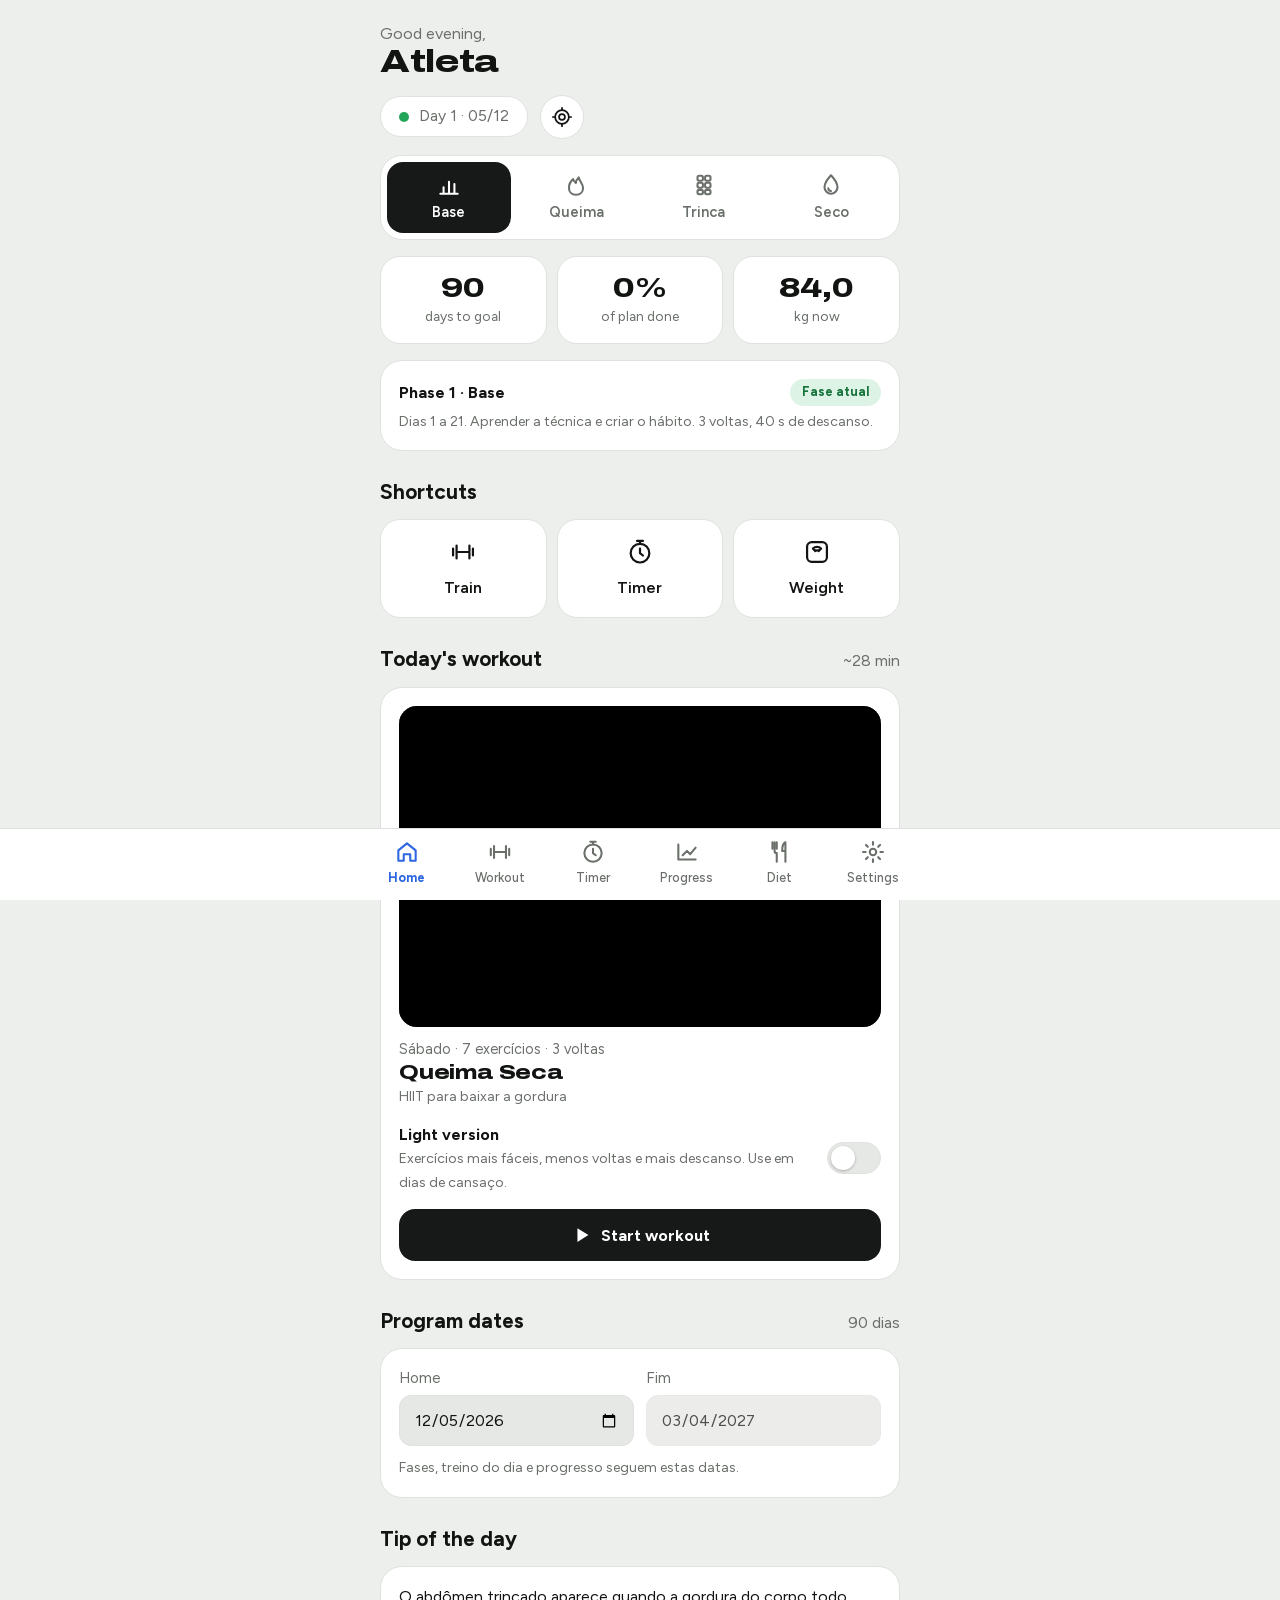
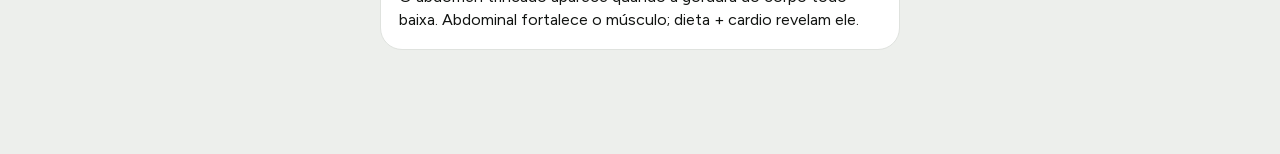
==== app/index.html @ ca3e4280 "App web (parte 1)" ====
<!doctype html>
<html lang="pt-BR"><head><meta charset="utf-8"><meta name="viewport" content="width=device-width,initial-scale=1,viewport-fit=cover">
<meta name="theme-color" content="#EDEFEC"><link rel="manifest" href="manifest.webmanifest"><link rel="icon" href="icon-192.png"><link rel="apple-touch-icon" href="icon-192.png">
<meta name="apple-mobile-web-app-capable" content="yes"><meta name="mobile-web-app-capable" content="yes"><meta name="apple-mobile-web-app-status-bar-style" content="default"><meta name="apple-mobile-web-app-title" content="Shaper">
<script>if("serviceWorker" in navigator&&location.protocol==="https:"&&!window.ShaperNative)addEventListener("load",()=>navigator.serviceWorker.register("sw.js").catch(()=>{}));</script>
<title>Shaper</title>
<meta name="claude:viewport-fit-sides" content="cover">
<link rel="preload" href="fonts/Figtree-400.woff2" as="font" type="font/woff2" crossorigin>
<link rel="preload" href="fonts/Archivo-800.woff2" as="font" type="font/woff2" crossorigin>
<link rel="stylesheet" href="fonts.css">
<style>
/* Layout: app-shell no estilo do print — fundo cinza-claro, cartões brancos bem arredondados, seletor segmentado com item ativo preto, barra inferior com 6 abas e ativo azul. Tema claro único, por escolha. */
:root{
  --bg:#EDEFEC; --card:#FFFFFF; --field:#E6E8E5; --line:#DFE2DE;
  --fg:#121412; --muted:#6A6F6A; --ink:#161917; --ink-fg:#FFFFFF;
  --blue:#2C66E0; --live:#22A559; --rest:#E39A12; --danger:#C93C3C;
  --display:"Archivo","Arial Black",system-ui,sans-serif;
  --body:"Figtree",system-ui,-apple-system,"Segoe UI",Roboto,sans-serif;
  --r:22px; color-scheme:light;
}
*{box-sizing:border-box}
html,body{background:var(--bg)}
body{color:var(--fg);font-family:var(--body);font-size:16px;line-height:1.45;margin:0;-webkit-tap-highlight-color:transparent}
button,input,select{font:inherit;color:inherit}
button{cursor:pointer}
:focus-visible{outline:2px solid var(--blue);outline-offset:2px}
.app{max-width:560px;margin:0 auto;padding-left:max(20px,env(safe-area-inset-left,0px));padding-right:max(20px,env(safe-area-inset-right,0px));padding-block:22px calc(104px + env(safe-area-inset-bottom,0px))}
h1,h2,.disp{font-family:var(--display);font-stretch:125%;font-weight:800;letter-spacing:-.01em;line-height:1.05;margin:0;text-wrap:balance}
h1{font-size:2rem}
h2{font-size:1.25rem}
h3{font-family:var(--body);font-weight:700;font-size:1.2rem;margin:0}
.stack{display:flex;flex-direction:column;gap:16px}
.sec{display:flex;flex-direction:column;gap:12px;margin-top:10px}
.sechead{display:flex;justify-content:space-between;align-items:baseline;gap:10px}
.sechead h3{font-size:1.3rem}
.sechead span{color:var(--muted)}
.muted{color:var(--muted)}
.note{font-size:.88rem;color:var(--muted);margin:0}
.row{display:flex;gap:10px;align-items:center}
.between{justify-content:space-between}
.card{background:var(--card);border-radius:var(--r);padding:18px;border:1px solid var(--line)}
.greet{color:var(--muted);font-size:1rem}
.chips{display:flex;gap:12px;align-items:center}
.chip{display:inline-flex;align-items:center;gap:10px;background:var(--card);border:1px solid var(--line);border-radius:99px;padding:8px 18px;font-size:.98rem;color:var(--muted)}
.chip .dot{width:10px;height:10px;border-radius:50%;background:var(--live)}
.roundbtn{width:44px;height:44px;border-radius:50%;background:var(--card);border:1px solid var(--line);display:grid;place-items:center;flex:none}
svg.i{width:22px;height:22px;stroke:currentColor;fill:none;stroke-width:1.9;stroke-linecap:round;stroke-linejoin:round;flex:none}
.seg{background:var(--card);border:1px solid var(--line);border-radius:var(--r);padding:6px;display:grid;grid-template-columns:repeat(4,1fr);gap:4px}
.seg button{background:none;border:0;border-radius:16px;padding:10px 4px;display:flex;flex-direction:column;align-items:center;gap:4px;color:var(--muted);font-weight:600;font-size:.92rem}
.seg button svg.i{width:26px;height:26px}
.seg button[aria-pressed="true"]{background:var(--ink);color:var(--ink-fg)}
.tiles{display:grid;grid-template-columns:repeat(3,1fr);gap:10px}
.tile{background:var(--card);border-radius:20px;padding:16px 8px;text-align:center;border:1px solid var(--line)}
.tile b{display:block;font-family:var(--display);font-stretch:125%;font-weight:800;font-size:1.75rem;line-height:1.1;font-variant-numeric:tabular-nums}
.tile span{font-size:.86rem;color:var(--muted)}
.shortcuts{display:grid;grid-template-columns:repeat(3,1fr);gap:10px}
.shortcut{background:var(--card);border:1px solid var(--line);border-radius:20px;padding:18px 6px;display:flex;flex-direction:column;align-items:center;gap:10px;font-weight:600;font-size:1rem}
.shortcut svg.i{width:28px;height:28px}
.fields{display:grid;grid-template-columns:1fr 1fr;gap:12px}
label.f{display:flex;flex-direction:column;gap:6px;color:var(--muted);font-size:.95rem;min-width:0}
input[type=number],input[type=time],input[type=date],input[type=url],select{background:var(--field);border:1px solid var(--line);border-radius:12px;padding:12px 14px;font-size:1rem;color:var(--fg);width:100%;min-width:0}
input:disabled{opacity:.75}
.btn{display:inline-flex;align-items:center;justify-content:center;gap:8px;border:0;border-radius:16px;padding:14px 20px;font-weight:700;font-size:1rem;background:var(--field);color:var(--fg);min-height:52px}
.btn.primary{background:var(--ink);color:var(--ink-fg)}
.btn.blue{background:var(--blue);color:#fff}
.btn.ghost{background:transparent;border:1px solid var(--line)}
.btn.block{width:100%}
.btn.danger{color:var(--danger)}
.pill{display:inline-flex;align-items:center;gap:6px;padding:4px 12px;border-radius:99px;font-size:.8rem;font-weight:700;background:var(--field);color:var(--muted)}
.pill.ink{background:var(--ink);color:var(--ink-fg)}
.pill.live{background:#DDF3E5;color:#16733C}
/* demo em loop: fotos reais alternando, sem player */
.vid{position:relative;overflow:hidden;background:#1a1a1a;border-radius:18px;aspect-ratio:3/2;max-width:100%;width:100%}
.vid img{position:absolute;inset:0;width:100%;height:100%;object-fit:cover;max-width:none}
.vid img.b{animation:swap var(--sp,1.6s) steps(1,end) infinite}
@keyframes swap{0%{opacity:0}50%{opacity:1}100%{opacity:0}}
.vid.yt iframe{position:absolute;left:50%;top:50%;width:118%;height:118%;transform:translate(-50%,-50%);border:0;pointer-events:none;background:#000}
.vid .shield{position:absolute;inset:0}
.vid .tag{position:absolute;left:10px;bottom:10px;background:rgba(0,0,0,.6);color:#fff;font-size:.72rem;font-weight:700;padding:3px 8px;border-radius:99px}
.vid.walk{display:grid;place-items:center;background:var(--ink);color:#fff}
.vid.walk div{text-align:center}
.vid.walk b{display:block;font-family:var(--display);font-stretch:125%;font-size:2.4rem}
.thumb{width:76px;flex:none;border-radius:12px;aspect-ratio:3/2;overflow:hidden;background:#222;position:relative}
.thumb img{width:100%;height:100%;object-fit:cover;display:block}
.thumb.walk{background:var(--ink);color:#fff;display:grid;place-items:center;font-size:.75rem;font-weight:700}
.ex{display:flex;align-items:center;gap:12px;padding:10px 0;border:0;border-bottom:1px solid var(--line);background:none;text-align:left;width:100%}
.ex:last-child{border-bottom:0}
.ex .t{flex:1;min-width:0}
.ex .t b{display:block;font-weight:700}
.ex .t span{font-size:.86rem;color:var(--muted)}
.ex .rx{font-family:var(--display);font-stretch:125%;font-weight:800;font-size:1.05rem;white-space:nowrap;text-align:right}
.days{display:grid;grid-template-columns:repeat(7,1fr);gap:6px}
.day{background:var(--card);border:1px solid var(--line);border-radius:14px;padding:8px 0 9px;text-align:center;font-size:.82rem;font-weight:700;color:var(--muted)}
.day i{display:block;width:7px;height:7px;border-radius:50%;margin:5px auto 0;background:var(--field)}
.day.done i{background:var(--live)}
.day.today{border-color:var(--fg);color:var(--fg)}
.day[aria-pressed="true"]{background:var(--ink);border-color:var(--ink);color:var(--ink-fg)}
.grid90{display:grid;grid-template-columns:repeat(15,1fr);gap:4px}
.grid90 i{aspect-ratio:1;border-radius:4px;background:var(--field);max-width:100%}
.grid90 i.d{background:var(--live)}
.grid90 i.t{outline:2px solid var(--fg);outline-offset:-2px}
.grid90 i.p{background:var(--blue);opacity:.14}
.chart{width:100%;height:auto;display:block}
.list div{display:flex;justify-content:space-between;gap:10px;padding:11px 0;border-bottom:1px solid var(--line)}
.list div:last-child{border-bottom:0}
.macros{display:grid;grid-template-columns:repeat(2,1fr);gap:10px}
.macro{background:var(--field);border-radius:16px;padding:14px}
.macro b{display:block;font-family:var(--display);font-stretch:125%;font-weight:800;font-size:1.6rem;line-height:1.1;font-variant-numeric:tabular-nums}
.macro span{font-size:.85rem;color:var(--muted)}
.meal{padding:12px 0;border-bottom:1px solid var(--line)}
.meal:last-child{border-bottom:0}
.meal small{display:block;font-weight:700;color:var(--muted);text-transform:uppercase;letter-spacing:.08em;font-size:.72rem}
ul.tips{margin:0;padding-left:20px;display:flex;flex-direction:column;gap:8px}
.switch{position:relative;width:54px;height:32px;flex:none}
.switch input{opacity:0;position:absolute;inset:0;margin:0;cursor:pointer;width:100%;height:100%}
.switch span{position:absolute;inset:0;border-radius:99px;background:var(--field);border:1px solid var(--line);pointer-events:none;transition:.2s}
.switch span::after{content:"";position:absolute;top:3px;left:3px;width:24px;height:24px;border-radius:50%;background:#fff;box-shadow:0 1px 3px rgba(0,0,0,.25);transition:.2s}
.switch input:checked+span{background:var(--live);border-color:var(--live)}
.switch input:checked+span::after{left:25px}
.setrow{display:flex;justify-content:space-between;align-items:center;gap:14px;padding:12px 0;border-bottom:1px solid var(--line)}
.setrow:last-child{border-bottom:0}
.setrow b{display:block}
.bigtime{font-family:var(--display);font-stretch:125%;font-weight:800;font-size:clamp(4rem,21vw,6.6rem);line-height:.95;font-variant-numeric:tabular-nums;letter-spacing:-.02em}
/* barra inferior */
nav.tabs{position:fixed;left:0;right:0;bottom:0;z-index:20;background:var(--card);border-top:1px solid var(--line);padding-bottom:env(safe-area-inset-bottom,0px);padding-left:env(safe-area-inset-left,0px);padding-right:env(safe-area-inset-right,0px)}
nav.tabs .in{max-width:560px;margin:0 auto;display:grid;grid-template-columns:repeat(6,1fr)}
nav.tabs button{background:none;border:0;padding:10px 0 12px;display:flex;flex-direction:column;align-items:center;gap:4px;font-size:.8rem;font-weight:500;color:var(--muted)}
nav.tabs button svg.i{width:26px;height:26px}
nav.tabs button[aria-current="page"]{color:var(--blue);font-weight:700}
/* folha */
.scrim{position:fixed;inset:0;background:rgba(18,20,18,.45);z-index:60;display:flex;align-items:flex-end;justify-content:center}
.sheet{background:var(--card);width:100%;max-width:560px;max-height:90%;overflow:auto;border-radius:26px 26px 0 0;padding:20px max(20px,env(safe-area-inset-left,0px)) calc(24px + env(safe-area-inset-bottom,0px));display:flex;flex-direction:column;gap:14px}
.sheet ol{margin:0;padding-left:20px;display:flex;flex-direction:column;gap:6px}
/* player */
.player{position:fixed;inset:0;z-index:50;background:var(--bg);overflow:auto;padding:calc(14px + env(safe-area-inset-top,0px)) max(20px,env(safe-area-inset-right,0px)) calc(18px + env(safe-area-inset-bottom,0px)) max(20px,env(safe-area-inset-left,0px));--stage:var(--blue)}
.player.rest{--stage:var(--rest)}
.pl{max-width:560px;margin:0 auto;display:flex;flex-direction:column;gap:14px;min-height:100%}
.pl-top{display:flex;justify-content:space-between;align-items:center;gap:10px}
.pl-prog{height:6px;background:var(--field);border-radius:99px;overflow:hidden}
.pl-prog i{display:block;height:100%;background:var(--stage);transition:width .3s}
.pl-stage{display:flex;gap:8px;align-items:center}
.pl-stage .pill{background:var(--stage);color:#fff}
.pl-name{font-size:1.7rem}
.pl-rx{color:var(--muted);font-size:1rem}
.pl-time{display:flex;align-items:flex-end;justify-content:space-between;gap:12px}
.pl-time .bigtime{color:var(--stage)}
.ring{height:10px;background:var(--field);border-radius:99px;overflow:hidden}
.ring i{display:block;height:100%;background:var(--stage)}
.pl-next{font-size:.95rem;color:var(--muted)}
.pl-next b{color:var(--fg)}
.pl-ctrl{display:grid;grid-template-columns:58px 1fr 58px 58px;gap:10px;margin-top:auto}
.sq{width:58px;height:58px;border-radius:18px;border:1px solid var(--line);background:var(--card);display:grid;place-items:center}
.sq:disabled{opacity:.4}
.main{border:0;border-radius:18px;background:var(--ink);color:#fff;font-weight:700;font-size:1.15rem;display:flex;align-items:center;justify-content:center;gap:8px;min-height:58px}
.confirm{background:var(--card);border:1px solid var(--line);border-radius:18px;padding:16px;display:flex;flex-direction:column;gap:10px}
.done-hero{flex:1;display:flex;flex-direction:column;align-items:center;justify-content:center;text-align:center;gap:14px}
.toast{position:fixed;left:50%;transform:translateX(-50%);bottom:calc(100px + env(safe-area-inset-bottom,0px));background:var(--ink);color:#fff;padding:12px 18px;border-radius:14px;font-weight:600;z-index:90;max-width:90%}
.bar{height:10px;background:var(--field);border-radius:99px;overflow:hidden}
.bar i{display:block;height:100%;background:var(--blue);border-radius:99px;transition:width .3s}
.bar.ok i{background:var(--live)}
.qchips{display:flex;flex-wrap:wrap;gap:8px}
.qchip{border:1px solid var(--line);background:var(--card);border-radius:99px;padding:8px 12px;font-size:.88rem;font-weight:600}
.badges{display:grid;grid-template-columns:repeat(3,1fr);gap:10px}
.badge{background:var(--card);border:1px solid var(--line);border-radius:18px;padding:12px 6px;text-align:center;display:flex;flex-direction:column;align-items:center;gap:6px}
.badge svg{width:34px;height:34px}
.badge b{font-size:.82rem;line-height:1.2}
.badge span{font-size:.72rem;color:var(--muted);line-height:1.2}
.badge.off{opacity:.38;filter:grayscale(1)}
.cmp{display:grid;grid-template-columns:1fr 1fr;gap:10px}
.cmp figure{margin:0;display:flex;flex-direction:column;gap:6px}
.cmp img,.ph-big{width:100%;aspect-ratio:3/4;object-fit:cover;border-radius:14px;background:var(--field);max-width:100%;display:block}
.cmp figcaption{font-size:.82rem;color:var(--muted);text-align:center}
.strip{display:flex;gap:8px;overflow-x:auto;padding-bottom:4px}
.strip button{flex:none;width:70px;border:0;padding:0;background:none;border-radius:10px;overflow:hidden}
.strip img{width:70px;height:93px;object-fit:cover;display:block}
.segs{display:inline-flex;background:var(--field);border-radius:12px;padding:3px;gap:2px}
.segs button{border:0;background:none;border-radius:10px;padding:6px 14px;font-weight:600;color:var(--muted)}
.segs button[aria-pressed="true"]{background:var(--card);color:var(--fg);box-shadow:0 1px 2px rgba(0,0,0,.08)}
details.fold summary{cursor:pointer;list-style:none;display:flex;justify-content:space-between;align-items:center;font-weight:700;font-size:1.05rem}
details.fold summary::-webkit-details-marker{display:none}
details.fold summary::after{content:"+";font-size:1.4rem;color:var(--muted)}
details.fold[open] summary::after{content:"–"}
.shop h4{margin:12px 0 4px;font-size:.78rem;letter-spacing:.08em;text-transform:uppercase;color:var(--muted)}
.shop label{display:flex;gap:10px;align-items:center;padding:7px 0;border-bottom:1px solid var(--line)}
.shop input{width:20px;height:20px;accent-color:var(--live)}
.shop label.got span{text-decoration:line-through;color:var(--muted)}
.feel{display:grid;grid-template-columns:repeat(3,1fr);gap:8px;width:100%;max-width:360px}
.feel button{border:1px solid var(--line);background:var(--card);border-radius:16px;padding:12px 4px;font-weight:700}
.feel button[aria-pressed="true"]{background:var(--ink);color:#fff;border-color:var(--ink)}
textarea{width:100%;min-height:90px;background:var(--field);border:1px solid var(--line);border-radius:12px;padding:10px;font:inherit;font-size:.8rem;color:var(--fg)}
@media (prefers-reduced-motion: reduce){.vid img.b{animation-duration:3.2s}*{transition:none!important}}
</style>
<link rel="stylesheet" href="sistema.css">

<div class="app" id="app"></div>
<nav class="tabs" aria-label="Seções"><div class="in" id="tabs"></div></nav>
<div id="layer"></div>

<script>
"use strict";
const IMG = {"Air_Bike":["img/x1.jpg","img/x2.jpg"],"Alternate_Heel_Touchers":["img/x3.jpg","img/x4.jpg"],"Bent-Knee_Hip_Raise":["img/x5.jpg","img/x6.jpg"],"Bodyweight_Squat":["img/x7.jpg","img/x8.jpg"],"Butt-Ups":["img/x9.jpg","img/x10.jpg"],"Butt_Lift_Bridge":["img/x11.jpg","img/x12.jpg"],"Cocoons":["img/x13.jpg","img/x14.jpg"],"Cross-Body_Crunch":["img/x15.jpg","img/x16.jpg"],"Crunches":["img/x17.jpg","img/x18.jpg"],"Dead_Bug":["img/x19.jpg","img/x20.jpg"],"Elbow_to_Knee":["img/x21.jpg","img/x22.jpg"],"Freehand_Jump_Squat":["img/x23.jpg","img/x24.jpg"],"Jackknife_Sit-Up":["img/x25.jpg","img/x26.jpg"],"Knee_Tuck_Jump":["img/x27.jpg","img/x28.jpg"],"Leg_Pull-In":["img/x29.jpg","img/x30.jpg"],"Lower_Back_Curl":["img/x31.jpg","img/x32.jpg"],"Mountain_Climbers":["img/x33.jpg","img/x34.jpg"],"Oblique_Crunches_-_On_The_Floor":["img/x35.jpg","img/x36.jpg"],"Plank":["img/x37.jpg","img/x38.jpg"],"Pushups":["img/x39.jpg","img/x40.jpg"],"Reverse_Crunch":["img/x41.jpg","img/x42.jpg"],"Russian_Twist":["img/x43.jpg","img/x44.jpg"],"Scissor_Kick":["img/x45.jpg","img/x46.jpg"],"Side_Bridge":["img/x47.jpg","img/x48.jpg"],"Spider_Crawl":["img/x49.jpg","img/x50.jpg"],"Standing_Lateral_Stretch":["img/x51.jpg","img/x52.jpg"],"Star_Jump":["img/x53.jpg","img/x54.jpg"],"Stomach_Vacuum":["img/x55.jpg","img/x56.jpg"],"Superman":["img/x57.jpg","img/x58.jpg"],"Toe_Touchers":["img/x59.jpg","img/x60.jpg"],"Tuck_Crunch":["img/x61.jpg","img/x62.jpg"]};

/* ================= Exercícios (fotos: Free Exercise DB, domínio público) ================= */
const EX = {
  Crunches:{n:"Abdominal supra",m:"Abdômen superior",how:["Deitado, joelhos dobrados e pés no chão.","Mãos ao lado da cabeça, sem puxar o pescoço.","Suba tirando as escápulas do chão e desça devagar."],tip:"Solte o ar ao subir e não deixe o abdômen relaxar na descida."},
  Tuck_Crunch:{n:"Abdominal grupado",m:"Abdômen superior e inferior",how:["Deitado, joelhos dobrados em direção ao peito.","Suba o tronco ao mesmo tempo em que aproxima os joelhos.","Volte controlando."],tip:"Movimento curto e forte, sem embalo."},
  Toe_Touchers:{n:"Toque nos pés",m:"Abdômen superior",how:["Deitado, pernas estendidas para o teto.","Suba o tronco tentando tocar a ponta dos pés.","Desça devagar sem encostar a cabeça."],tip:"Se puxar a lombar, dobre um pouco os joelhos."},
  Reverse_Crunch:{n:"Abdominal infra",m:"Abdômen inferior",how:["Deitado, mãos ao lado do corpo e joelhos dobrados.","Puxe os joelhos em direção ao peito tirando o quadril do chão.","Desça devagar até quase encostar os pés."],tip:"Quem sobe é o quadril; não use embalo das pernas."},
  "Bent-Knee_Hip_Raise":{n:"Elevação de quadril",m:"Abdômen inferior",how:["Deitado, joelhos dobrados acima do quadril.","Eleve o quadril alguns centímetros do chão contraindo o abdômen.","Desça devagar."],tip:"Pequeno e controlado vale mais que grande e rápido."},
  Scissor_Kick:{n:"Tesoura",m:"Abdômen inferior",how:["Deitado, mãos sob o quadril, pernas estendidas.","Eleve as pernas e cruze uma sobre a outra alternando.","Mantenha a lombar colada no chão."],tip:"Quanto mais baixas as pernas, mais difícil."},
  "Leg_Pull-In":{n:"Encolhimento de pernas",m:"Abdômen inferior",how:["Sentado ou deitado, apoiado nos cotovelos.","Puxe os joelhos ao peito.","Estenda as pernas sem tocar o chão e repita."],tip:"Mantenha o tronco firme durante todo o movimento."},
  Air_Bike:{n:"Abdominal bicicleta",m:"Oblíquos e reto abdominal",how:["Deitado, mãos atrás da cabeça e ombros fora do chão.","Leve o cotovelo ao joelho oposto enquanto estende a outra perna.","Alterne os lados em ritmo constante."],tip:"Gire o tronco, não só o cotovelo."},
  Russian_Twist:{n:"Giro russo",m:"Oblíquos",how:["Sentado, tronco inclinado para trás, joelhos dobrados.","Gire o tronco levando as mãos ao lado do quadril.","Alterne os lados."],tip:"Para dificultar, tire os pés do chão."},
  "Oblique_Crunches_-_On_The_Floor":{n:"Abdominal oblíquo",m:"Oblíquos",side:1,how:["Deitado de lado, joelhos dobrados.","Mão atrás da cabeça, suba o tronco de lado.","Na metade do tempo, troque de lado."],tip:"Sinta a lateral da cintura trabalhando."},
  Alternate_Heel_Touchers:{n:"Toque no calcanhar",m:"Oblíquos",how:["Deitado, joelhos dobrados, ombros fora do chão.","Incline o tronco para tocar um calcanhar e depois o outro.","Mantenha os ombros elevados o tempo todo."],tip:"Ritmo constante, sem apoiar a cabeça."},
  "Cross-Body_Crunch":{n:"Abdominal cruzado",m:"Oblíquos e reto abdominal",how:["Deitado, mãos atrás da cabeça.","Suba levando o cotovelo em direção ao joelho oposto.","Desça e repita do outro lado."],tip:"Expire na subida."},
  Elbow_to_Knee:{n:"Cotovelo ao joelho",m:"Oblíquos",how:["Deitado, mãos atrás da cabeça, pernas elevadas.","Leve um cotovelo ao joelho oposto.","Alterne os lados de forma controlada."],tip:"Não puxe a cabeça com as mãos."},
  "Jackknife_Sit-Up":{n:"Abdominal canivete",m:"Abdômen inteiro",how:["Deitado, braços estendidos acima da cabeça.","Suba braços e pernas ao mesmo tempo tentando tocar os pés.","Desça devagar sem relaxar."],tip:"Iniciante: dobre os joelhos na subida."},
  Cocoons:{n:"Casulo",m:"Abdômen inteiro",how:["Deitado, braços acima da cabeça e pernas estendidas.","Encolha joelhos ao peito e traga os braços em volta deles.","Estenda de novo sem tocar o chão."],tip:"Lombar sempre pressionada no chão."},
  Plank:{n:"Prancha",m:"Core e abdômen profundo",how:["Apoie antebraços e pontas dos pés.","Cotovelos sob os ombros, corpo em linha reta.","Contraia abdômen e glúteos e segure respirando."],tip:"Não deixe o quadril subir nem cair."},
  Side_Bridge:{n:"Prancha lateral",m:"Oblíquos e core",side:1,how:["De lado, apoiado no antebraço, cotovelo sob o ombro.","Eleve o quadril formando uma linha reta.","Na metade do tempo, troque de lado."],tip:"Iniciante: apoie o joelho de baixo."},
  "Butt-Ups":{n:"Prancha com quadril",m:"Core e abdômen",how:["Em prancha nos antebraços.","Eleve o quadril formando um V invertido.","Volte à prancha reta e repita."],tip:"Movimento controlado, abdômen sempre contraído."},
  Spider_Crawl:{n:"Prancha Homem-Aranha",m:"Core e oblíquos",how:["Em prancha alta, mãos sob os ombros.","Leve o joelho em direção ao cotovelo do mesmo lado.","Alterne os lados."],tip:"Quadril baixo e estável."},
  Dead_Bug:{n:"Dead bug",m:"Core profundo",how:["Deitado, braços para o teto e joelhos a 90°.","Estenda um braço para trás e a perna oposta para frente.","Volte e troque de lado."],tip:"A lombar não sai do chão."},
  Stomach_Vacuum:{n:"Vácuo abdominal",m:"Transverso (cintura fina)",how:["Em pé ou de quatro apoios, solte todo o ar.","Puxe o umbigo para dentro e para cima, como se encostasse na coluna.","Segure sem respirar pelo tempo que conseguir, depois respire normalmente."],tip:"Faça em jejum ou longe das refeições. Pare se ficar tonto."},
  Mountain_Climbers:{n:"Escalador",m:"Cardio e core",how:["Prancha alta, mãos sob os ombros.","Leve um joelho em direção ao peito.","Troque as pernas rapidamente, como se corresse."],tip:"Quadril baixo; acelere quando se sentir firme."},
  Star_Jump:{n:"Salto estrela",m:"Cardio · queima de gordura",how:["Agache levemente com os braços junto ao corpo.","Salte abrindo braços e pernas em forma de estrela.","Aterrisse suave e repita."],tip:"Versão leve: polichinelo comum."},
  Freehand_Jump_Squat:{n:"Agachamento com salto",m:"Pernas e cardio",how:["Faça um agachamento.","Exploda para cima saltando.","Aterrisse suave e já desça para o próximo."],tip:"Aterrisse com joelhos flexionados."},
  Knee_Tuck_Jump:{n:"Salto grupado",m:"Cardio intenso e core",how:["Em pé, salte levando os joelhos em direção ao peito.","Aterrisse suave na ponta dos pés.","Repita em sequência."],tip:"Se o impacto incomodar, troque por corrida no lugar."},
  Bodyweight_Squat:{n:"Agachamento livre",m:"Pernas e glúteos",how:["Pés na largura dos ombros.","Leve o quadril para trás e desça até as coxas ficarem paralelas ao chão.","Suba empurrando o chão."],tip:"Calcanhares sempre no chão."},
  Pushups:{n:"Flexão",m:"Peito, tríceps e core",how:["Mãos um pouco mais abertas que os ombros, corpo reto.","Desça o peito até perto do chão.","Empurre de volta sem deixar o quadril cair."],tip:"Iniciante: apoie os joelhos."},
  Superman:{n:"Super-homem",m:"Lombar e costas",how:["Deitado de bruços, braços estendidos à frente.","Eleve braços, peito e pernas juntos.","Segure 2 segundos e desça."],tip:"Lombar forte protege a coluna nos abdominais."},
  Butt_Lift_Bridge:{n:"Ponte de glúteo",m:"Glúteos e lombar",how:["Deitado, joelhos dobrados e pés no chão.","Eleve o quadril contraindo os glúteos.","Desça devagar."],tip:"Empurre o chão com os calcanhares."},
  Standing_Lateral_Stretch:{n:"Alongamento lateral",m:"Oblíquos e mobilidade",side:1,how:["Em pé, braços acima da cabeça.","Incline o tronco para um lado e segure.","Na metade do tempo, troque de lado."],tip:"Respire fundo e devagar."},
  Lower_Back_Curl:{n:"Extensão lombar",m:"Lombar e mobilidade",how:["Deitado de bruços, mãos ao lado da cabeça.","Eleve o peito do chão devagar.","Desça e repita."],tip:"Movimento suave, sem forçar."},
  walk:{n:"Caminhada",m:"Cardio leve · queima de gordura",how:["Caminhe em ritmo moderado, na rua ou em casa.","Ritmo em que dá para conversar, mas com o coração acelerado."],tip:"Sem espaço? Faça marcha rápida no lugar."}
};

/* Plano semanal. Item: [exercício, segundos na fase Base, meta de repetições na fase Base] */
const PLAN = [
  {n:"Abdômen Superior + HIIT",f:"Parte de cima do abdômen e queima",items:[["Star_Jump",30],["Crunches",30,20],["Mountain_Climbers",30],["Tuck_Crunch",30,15],["Toe_Touchers",30,20],["Plank",30]]},
  {n:"Abdômen Inferior",f:"Parte de baixo do abdômen, a mais difícil de aparecer",items:[["Reverse_Crunch",30,15],["Bent-Knee_Hip_Raise",30,15],["Scissor_Kick",30],["Leg_Pull-In",30,15],["Freehand_Jump_Squat",30,12],["Plank",35]]},
  {n:"Oblíquos + HIIT",f:"Laterais da cintura e queima",items:[["Air_Bike",30,24],["Russian_Twist",30,24],["Oblique_Crunches_-_On_The_Floor",40,16],["Mountain_Climbers",30],["Side_Bridge",40],["Alternate_Heel_Touchers",30,24]]},
  {n:"Core Profundo",f:"Estabilidade e cintura fina",items:[["Dead_Bug",30,16],["Butt-Ups",30,12],["Spider_Crawl",30,16],["Stomach_Vacuum",20],["Superman",30,12],["Plank",40]]},
  {n:"Trincado Total",f:"Abdômen inteiro com alta intensidade",items:[["Jackknife_Sit-Up",30,12],["Cross-Body_Crunch",30,20],["Cocoons",30,15],["Knee_Tuck_Jump",25,10],["Elbow_to_Knee",30,20],["Pushups",30,12],["Side_Bridge",40]]},
  {n:"Queima Seca",f:"HIIT para baixar a gordura",items:[["Star_Jump",35],["Freehand_Jump_Squat",30,14],["Mountain_Climbers",35],["Pushups",30,12],["Knee_Tuck_Jump",25,10],["Bodyweight_Squat",35,22],["Air_Bike",30,24]]},
  {n:"Recuperação Ativa",f:"Caminhada, vácuo e mobilidade",fixed:1,items:[["walk",1500],["Stomach_Vacuum",20],["Stomach_Vacuum",20],["Standing_Lateral_Stretch",60],["Lower_Back_Curl",40,10],["Butt_Lift_Bridge",40,15]]}
];
const WD=["Seg","Ter","Qua","Qui","Sex","Sáb","Dom"];
const WDL=["Segunda","Terça","Quarta","Quinta","Sexta","Sábado","Domingo"];
const PH=[
  {n:"Base",from:1,to:21,rounds:3,rest:40,rrest:60,mult:1,t:"Aprender a técnica e criar o hábito. 3 voltas, 40 s de descanso."},
  {n:"Queima",from:22,to:45,rounds:3,rest:30,rrest:60,mult:1.15,t:"Mais tempo por exercício e menos descanso. 3 voltas, 30 s."},
  {n:"Trinca",from:46,to:70,rounds:4,rest:30,rrest:60,mult:1.3,t:"Volume alto para o abdômen. 4 voltas, 30 s de descanso."},
  {n:"Seco",from:71,to:90,rounds:4,rest:20,rrest:45,mult:1.45,t:"Reta final: intensidade máxima. 4 voltas, 20 s de descanso."}
];
const MEALS=[
  ["Café da manhã",["3 ovos mexidos + 1 fatia de pão integral + 1 fruta","Tapioca (2 col.) com frango desfiado ou queijo branco + café sem açúcar","Iogurte natural + 3 col. de aveia + morangos"]],
  ["Lanche",["1 fruta + 1 punhado de castanhas","Iogurte natural ou whey com água","2 ovos cozidos + 1 fruta"]],
  ["Almoço",["Arroz (3 col.) + feijão (1 concha) + 150 g de frango + salada à vontade","Arroz + lentilha + 150 g de patinho + legumes","Batata-doce (120 g) + 150 g de peixe + salada"]],
  ["Lanche da tarde",["Banana + 1 col. de pasta de amendoim","Pão integral com ovo","Cuscuz (1/2 xícara) com ovo"]],
  ["Jantar",["Omelete de 3 ovos com legumes + salada","150 g de frango + abóbora + verduras","Sopa de legumes com carne magra"]]
];
const TIPS=[
  "O abdômen trincado aparece quando a gordura do corpo todo baixa. Abdominal fortalece o músculo; dieta + cardio revelam ele.",
  "Coma proteína em todas as refeições: ovos, frango, carne magra, peixe, feijão, iogurte.",
  "Para secar a barriga: corte refrigerante, doces, frituras e bebida alcoólica durante a semana.",
  "Beba bastante água e reduza o sal e os ultraprocessados para diminuir o inchaço.",
  "Durma de 7 a 9 horas. Pouco sono aumenta a fome e o acúmulo de gordura na barriga.",
  "Metade do prato com salada e legumes: volume com poucas calorias.",
  "Meça a cintura na altura do umbigo toda semana. Ela mostra o progresso melhor que a balança.",
  "Perder de 0,5 a 0,8 kg por semana é um ritmo bom que preserva músculo.",
  "Errou numa refeição? Siga o plano na próxima. Constância ganha de perfeição."
];

/* ================= Estado ================= */
const KEY="shaper.abs.v1";
const NATIVE=(typeof window.ShaperNative!=="undefined")?window.ShaperNative:null;
function nat(fn){try{if(NATIVE&&typeof NATIVE[fn]==="function")return NATIVE[fn].apply(NATIVE,[].slice.call(arguments,1))}catch(e){}}
function todayStr(d){d=d||new Date();return d.getFullYear()+"-"+String(d.getMonth()+1).padStart(2,"0")+"-"+String(d.getDate()).padStart(2,"0")}
function parseD(s){const a=s.split("-").map(Number);return new Date(a[0],a[1]-1,a[2])}
function diffDays(a,b){return Math.round((parseD(b)-parseD(a))/864e5)}
function addDays(s,n){const d=parseD(s);d.setDate(d.getDate()+n);return todayStr(d)}
function wdOf(s){return (parseD(s).getDay()+6)%7}
function fmtD(s){const d=parseD(s);return String(d.getDate()).padStart(2,"0")+"/"+String(d.getMonth()+1).padStart(2,"0")}
function defaults(){const t=todayStr();return{start:t,profile:{age:24,sex:"m",height:184,startWeight:84,goalWeight:77},logs:[{d:t,kg:84,waist:null}],history:[],reminder:{on:true,h:18,m:30},voice:true,alarm:true,demo:"video",vids:{},adj:1,light:false,prot:{d:"",v:0,h:[]},water:{d:"",v:0,h:[]},shop:{},badgesSeen:[]}}
let S;
function load(){let d=null;try{d=JSON.parse(localStorage.getItem(KEY))}catch(e){}S=defaults();if(d&&typeof d==="object"){Object.assign(S,d);S.profile=Object.assign(defaults().profile,d.profile||{});S.reminder=Object.assign(defaults().reminder,d.reminder||{})}}
function save(){try{localStorage.setItem(KEY,JSON.stringify(S))}catch(e){}syncNative();if(typeof checkBadges==="function")checkBadges()}
function dayNum(){return diffDays(S.start,todayStr())+1}
function dayC(){return Math.min(Math.max(dayNum(),1),90)}
function phaseIdx(n){return PH.findIndex(p=>n>=p.from&&n<=p.to)}
function doneSet(){const o={};S.history.forEach(h=>o[h.d]=1);return o}
function streak(){const ds=doneSet();let d=todayStr(),n=0;if(!ds[d])d=addDays(d,-1);while(ds[d]){n++;d=addDays(d,-1)}return n}
function curW(){for(let i=S.logs.length-1;i>=0;i--)if(S.logs[i].kg)return S.logs[i].kg;return S.profile.startWeight}
function curWaist(){for(let i=S.logs.length-1;i>=0;i--)if(S.logs[i].waist)return S.logs[i].waist;return null}
function firstWaist(){for(const l of S.logs)if(l.waist)return l.waist;return null}

const EASY={"Jackknife_Sit-Up":"Crunches",Knee_Tuck_Jump:"Bodyweight_Squat",Star_Jump:"Bodyweight_Squat",Freehand_Jump_Squat:"Bodyweight_Squat",Spider_Crawl:"Plank",Cocoons:"Reverse_Crunch",Toe_Touchers:"Crunches",Scissor_Kick:"Bent-Knee_Hip_Raise",Elbow_to_Knee:"Cross-Body_Crunch",Mountain_Climbers:"Dead_Bug"};
function adjF(){const a=+S.adj;return a>0.5&&a<1.6?a:1}
function buildWorkout(wd,pi){
  const W=PLAN[wd],p=PH[pi],L=!!S.light&&!W.fixed,a=adjF()*(L?.8:1);
  const K=W.fixed||W.keep; // treino montado pela pessoa pode usar os tempos exatos dela
  const rest=W.rest?W.rest:W.fixed?15:Math.max(15,Math.round(p.rest*(L?1.3:1)*(2-adjF())/5)*5);
  return {wd,n:W.n,f:W.f,light:L,fixed:!!W.fixed,rounds:W.rounds?W.rounds:W.fixed?1:Math.max(2,p.rounds-(L?1:0)),rest,rrest:W.rounds===1||W.fixed?0:p.rrest,
    items:W.items.map(([id,s,r])=>({id:(L&&EASY[id])?EASY[id]:id,s:K?s:Math.max(15,Math.round(s*p.mult*a/5)*5),r:r?(K?r:Math.max(5,Math.round(r*p.mult*a))):0}))};
}
function buildSteps(w){
  const st=[];
  if(!w.fixed){st.push({t:"w",id:w.light?"Standing_Lateral_Stretch":"Star_Jump",s:30,lab:"Aquecimento"});st.push({t:"w",id:"Bodyweight_Squat",s:30,r:15,lab:"Aquecimento"});st.push({t:"r",s:20,lab:"Prepare-se"})}
  for(let k=0;k<w.rounds;k++)w.items.forEach((it,i)=>{
    st.push({t:"w",id:it.id,s:it.s,r:it.r,lab:w.fixed?"Recuperação":"Volta "+(k+1)+" de "+w.rounds});
    if(i<w.items.length-1)st.push({t:"r",s:w.rest,lab:"Descanso"});else if(k<w.rounds-1)st.push({t:"r",s:w.rrest,lab:"Descanso entre voltas"});
  });
  if(!w.fixed){st.push({t:"r",s:15,lab:"Descanso"});st.push({t:"w",id:"Standing_Lateral_Stretch",s:40,lab:"Volta à calma"});st.push({t:"w",id:"Lower_Back_Curl",s:30,lab:"Volta à calma"})}
  return st;
}
function estMin(w){return Math.round(buildSteps(w).reduce((a,x)=>a+x.s,0)/60)}
function rxShort(it){return it.s>=120?Math.round(it.s/60)+" min":it.s+" s"}
function rxLong(it){const e=EX[it.id];let t=it.s>=120?Math.round(it.s/60)+" minutos":it.s+" segundos";if(it.r)t+=" · meta ~"+it.r+" repetições";if(e.side)t+=" · troca de lado na metade";return t}

/* ================= Mídia ================= */
function vidHTML(id,sp){if(id==="walk"||!IMG[id])return '<div class="vid walk" role="img" aria-label="'+EX[id].n+'"><div><b>'+EX[id].n+'</b>em ritmo moderado</div></div>';
  const v=vidId(id);if(useVideo()&&v)return '<div class="vid yt" role="img" aria-label="Vídeo: '+EX[id].n+'"><img alt="" src="'+IMG[id][0]+'"><iframe src="'+ytSrc(v)+'" title="'+EX[id].n+'" allow="autoplay; encrypted-media" referrerpolicy="strict-origin-when-cross-origin" tabindex="-1"></iframe><div class="shield"></div></div>';
  return '<div class="vid" role="img" aria-label="Demonstração: '+EX[id].n+'" style="--sp:'+(sp||1.6)+'s"><img alt="" src="'+IMG[id][0]+'"><img class="b" alt="" src="'+IMG[id][1]+'">'+(NATIVE?'':'<span class="tag">No app: vídeo do YouTube</span>')+'</div>'}
function thumbHTML(id){if(!IMG[id])return '<div class="thumb walk">30 min</div>';return '<div class="thumb"><img alt="" src="'+IMG[id][0]+'"></div>'}
const VID={Crunches:"8Ex49vrZzzE",Tuck_Crunch:"hc13aOjMysU",Toe_Touchers:"NR4k8hJfs-8",Reverse_Crunch:"l2AH6gMvY4c","Bent-Knee_Hip_Raise":"re8VsT81ogE",Scissor_Kick:"WjLNmDFUL2s","Leg_Pull-In":"54q250IUEAc",Air_Bike:"cbKIDZ_XyjY",Russian_Twist:"wkD8rjkodUI","Oblique_Crunches_-_On_The_Floor":"VVnvS7e2rno",Alternate_Heel_Touchers:"J9eSDQh3P1o","Cross-Body_Crunch":"iz2amr8tFUw",Elbow_to_Knee:"lEW6v1A_B5Y","Jackknife_Sit-Up":"b-Mk7V-wvWo",Cocoons:"50R5uq7Vwss",Plank:"FVQPBKw7FwI",Side_Bridge:"ZKqVokSGXsM","Butt-Ups":"TG9dCe8Uogc",Spider_Crawl:"dxYxWyzw6aw",Dead_Bug:"g_BYB0R-4Ws",Stomach_Vacuum:"N9msEniBkbU",Mountain_Climbers:"6SuzsLzU_t0",Star_Jump:"lkYtECQYrWo",Freehand_Jump_Squat:"BRfxI2Es2lE",Knee_Tuck_Jump:"Yl7tEmpzknY",Bodyweight_Squat:"BBgn2Zmb4Dg",Pushups:"WDIpL0pjun0",Superman:"z6PJMT2y8GQ",Butt_Lift_Bridge:"bcnun1NjZ1E",Standing_Lateral_Stretch:"gTEBlnqcJ2c",Lower_Back_Curl:"UAr1x4W4VLc",High_Knees:"ymdS7tM0zws",Sumo_Squat:"rb57Lt3ROSs",Lunge:"g8-Ge9S0aUw",Wall_Sit:"cWTZ8Am1Ee0",Calf_Raise:"Uyg2QR1WAq8",Wide_Pushup:"m3FTgWtJsFE",Diamond_Pushup:"J0DnG1_S92I",Incline_Pushup:"yAbg3_pJKvw",Burpee:"NCqbpkoiyXE",Donkey_Kick:"GMyjx79sEWY",Fire_Hydrant:"IRkRgk2Gc1E",Tricep_Dip:"larQGD02ndE"};
function vidId(id){return (S.vids&&S.vids[id])||VID[id]||null}
function ytId(u){u=String(u||"").trim();if(/^[\w-]{11}$/.test(u))return u;const m=u.match(/(?:v=|youtu\.be\/|shorts\/|embed\/|live\/)([\w-]{11})/);return m?m[1]:null}
function useVideo(){return S.demo==="video"&&navigator.onLine!==false}
function ytSrc(v){return "https://www.youtube-nocookie.com/embed/"+v+"?autoplay=1&mute=1&controls=0&loop=1&playlist="+v+"&playsinline=1&modestbranding=1&rel=0&iv_load_policy=3&disablekb=1&fs=0&cc_load_policy=0"}
const SPEED={Mountain_Climbers:.7,Star_Jump:.9,Knee_Tuck_Jump:.9,Air_Bike:1,Scissor_Kick:.9,Plank:3,Side_Bridge:3,Stomach_Vacuum:3,Standing_Lateral_Stretch:3};

/* ================= Som, voz e alarme ================= */
let AC=null;
function tone(f,d,type,vol){try{AC=AC||new (window.AudioContext||window.webkitAudioContext)();if(AC.state==="suspended")AC.resume();const o=AC.createOscillator(),g=AC.createGain(),t=AC.currentTime;o.type=type||"sine";o.frequency.value=f;g.gain.setValueAtTime(.0001,t);g.gain.exponentialRampToValueAtTime(vol||.4,t+.01);g.gain.setValueAtTime(vol||.4,t+d-.03);g.gain.exponentialRampToValueAtTime(.0001,t+d);o.connect(g);g.connect(AC.destination);o.start(t);o.stop(t+d+.02)}catch(e){}}
function beep(){if(NATIVE){nat("beep");return}tone(880,.12,"sine",.35)}
function alarm(){if(!S.alarm){beep();return}nat("vibrate",900);if(NATIVE){nat("alarm");return}
  for(let i=0;i<6;i++)setTimeout(()=>tone(i%2?1180:1560,.16,"square",.22),i*190)}
function say(t){if(!S.voice)return;if(NATIVE){nat("speak",t);return}
  try{const u=new SpeechSynthesisUtterance(t);u.lang="pt-BR";u.rate=1.05;const v=speechSynthesis.getVoices().find(x=>/pt[-_]BR/i.test(x.lang));if(v)u.voice=v;speechSynthesis.cancel();speechSynthesis.speak(u)}catch(e){}}
function secTxt(s){s=Math.round(s);if(s>=120)return Math.round(s/60)+" minutos";if(s>=60&&s%60===0)return (s/60===1?"1 minuto":s/60+" minutos");return s+" segundos"}
let WL=null;
function keepAwake(on){nat("keepScreenOn",on);try{if(on&&navigator.wakeLock&&!WL)navigator.wakeLock.request("screen").then(l=>WL=l).catch(()=>{});if(!on&&WL){WL.release();WL=null}}catch(e){}}

/* ================= Ícones ================= */
const I=(d)=>'<svg class="i" viewBox="0 0 24 24">'+d+'</svg>';
const IC={
  home:I('<path d="M4 10.5 12 4l8 6.5V20h-5v-6H9v6H4z"/>'),
  treino:I('<path d="M6.5 6.5v11M17.5 6.5v11M3.5 9v6M20.5 9v6M6.5 12h11"/>'),
  timer:I('<circle cx="12" cy="13" r="8"/><path d="M12 9v4l2.5 2M9.5 2.5h5M12 2.5V5"/>'),
  prog:I('<path d="M4 19V5M4 19h16M8 15l4-4 3 3 5-6"/>'),
  dieta:I('<path d="M7 3v8a2 2 0 0 0 2 2v8M5 3v6M9 3v6M17 21V3c-2 1-3 4-3 8h3"/>'),
  ajustes:I('<circle cx="12" cy="12" r="3"/><path d="M12 2.8v2.4M12 18.8v2.4M2.8 12h2.4M18.8 12h2.4M5.5 5.5l1.7 1.7M16.8 16.8l1.7 1.7M5.5 18.5l1.7-1.7M16.8 7.2l1.7-1.7"/>'),
  gear:I('<circle cx="12" cy="12" r="3.2"/><circle cx="12" cy="12" r="7.5"/><path d="M12 2v2.5M12 19.5V22M2 12h2.5M19.5 12H22"/>'),
  p1:I('<path d="M4 20h16M7 20v-6M12 20V9M17 20v-9"/>'),
  p2:I('<path d="M12 21c4 0 6.5-2.6 6.5-6.3 0-3.7-3-5.7-4-9.7-2 1.8-2.6 3.7-2.6 5.2C10.6 9 9.5 8 9.3 6.6 7 8.6 5.5 11.3 5.5 14.7 5.5 18.4 8 21 12 21z"/>'),
  p3:I('<rect x="6" y="3.5" width="5" height="4.5" rx="1.5"/><rect x="13" y="3.5" width="5" height="4.5" rx="1.5"/><rect x="6" y="10" width="5" height="4.5" rx="1.5"/><rect x="13" y="10" width="5" height="4.5" rx="1.5"/><rect x="6" y="16.5" width="5" height="4" rx="1.5"/><rect x="13" y="16.5" width="5" height="4" rx="1.5"/>'),
  p4:I('<path d="M12 3s6 6.4 6 11a6 6 0 0 1-12 0c0-4.6 6-11 6-11z"/><path d="M9.5 15a2.5 2.5 0 0 0 2.5 2.5"/>'),
  play:'<svg class="i" viewBox="0 0 24 24"><path d="M7 4.5v15l12-7.5z" fill="currentColor" stroke="none"/></svg>',
  pause:I('<path d="M8 4.5v15M16 4.5v15"/>'),
  x:I('<path d="M6 6l12 12M18 6L6 18"/>'),
  back:I('<path d="M15 5l-7 7 7 7"/>'),
  skip:I('<path d="M5 5l9 7-9 7zM18 5v14"/>'),
  reset:I('<path d="M4 12a8 8 0 1 0 2.4-5.7M4 4v4.5h4.5"/>'),
  scale:I('<rect x="3.5" y="3.5" width="17" height="17" rx="4"/><path d="M8.5 9a5 5 0 0 1 7 0l-2 2.2a2 2 0 0 0-3 0z"/>'),
  info:I('<circle cx="12" cy="12" r="9"/><path d="M12 11v6M12 7.5v.5"/>'),
  bell:I('<path d="M6 16V11a6 6 0 1 1 12 0v5l1.5 2h-15zM10 20.5a2 2 0 0 0 4 0"/>')
};
const TABS=[["home","Início"],["treino","Treino"],["timer","Timer"],["prog","Progresso"],["dieta","Dieta"],["ajustes","Ajustes"]];
let tab="home",phSel=null,daySel=null;
const $=s=>document.querySelector(s);
function toast(m){document.querySelectorAll(".toast").forEach(x=>x.remove());const d=document.createElement("div");d.className="toast";d.textContent=m;document.body.appendChild(d);setTimeout(()=>d.remove(),2300)}
function renderTabs(){$("#tabs").innerHTML=TABS.map(([k,l])=>'<button data-tab="'+k+'"'+(tab===k?' aria-current="page"':'')+'>'+IC[k]+l+'</button>').join("")}
function render(){renderTabs();$("#app").innerHTML={home:vHome,treino:vTreino,timer:vTimer,prog:vProg,dieta:vDieta,ajustes:vAjustes}[tab]();bind()}

/* ================= Início ================= */
function greeting(){const h=new Date().getHours();return h<12?"Bom dia":h<18?"Boa tarde":"Boa noite"}
function vHome(){
  const n=dayNum(),c=dayC(),pi=phaseIdx(c),t=todayStr(),wd=wdOf(t),ds=doneSet(),done=!!ds[t];
  if(phSel===null)phSel=pi;const ps=PH[phSel];
  const w=buildWorkout(wd,pi);
  const uniq=new Set(S.history.filter(h=>{const k=diffDays(S.start,h.d);return k>=0&&k<90}).map(h=>h.d)).size;
  const left=Math.max(0,90-n+(done?0:1));
  const end=addDays(S.start,89);
  return '<div class="stack">'+
  '<div><div class="greet">'+greeting()+',</div><h1 class="hi-name">'+esc0(myName())+'</h1></div>'+
  '<div class="chips"><span class="chip"><span class="dot"></span>Dia '+c+' · '+fmtD(t)+'</span><button class="roundbtn" data-go="ajustes" aria-label="Ajustes">'+IC.gear+'</button></div>'+
  '<div class="seg" role="group" aria-label="Fases">'+PH.map((p,i)=>'<button data-ph="'+i+'" aria-pressed="'+(i===phSel)+'">'+IC["p"+(i+1)]+p.n+'</button>').join("")+'</div>'+
  '<div class="tiles"><div class="tile"><b>'+Math.min(left,90)+'</b><span>dias p/ meta</span></div><div class="tile"><b>'+Math.round(uniq/90*100)+'%</b><span>do plano feito</span></div><div class="tile"><b>'+curW().toFixed(1).replace(".",",")+'</b><span>kg atual</span></div></div>'+
  '<div class="card" style="display:flex;flex-direction:column;gap:6px"><div class="row between"><b>Fase '+(phSel+1)+' · '+ps.n+'</b><span class="pill'+(phSel===pi?" live":"")+'">'+(phSel===pi?"Fase atual":"Dias "+ps.from+"–"+ps.to)+'</span></div><p class="note">Dias '+ps.from+' a '+ps.to+'. '+ps.t+'</p></div>'+
  '<div class="sec"><div class="sechead"><h3>Atalhos</h3></div><div class="shortcuts">'+
   '<button class="shortcut" data-act="start" data-wd="'+wd+'">'+IC.treino+'Treinar</button><button class="shortcut" data-go="timer">'+IC.timer+'Timer</button><button class="shortcut" data-go="prog">'+IC.scale+'Peso</button></div></div>'+
  '<div class="sec"><div class="sechead"><h3>Treino de hoje</h3><span>~'+estMin(w)+' min</span></div>'+
   '<div class="card stack" style="gap:12px">'+vidHTML(w.items[1]?w.items[1].id:w.items[0].id,SPEED[w.items[1]?w.items[1].id:""])+
   '<div><div class="muted" style="font-size:.9rem">'+WDL[wd]+' · '+w.items.length+' exercícios · '+w.rounds+' '+(w.rounds>1?"voltas":"volta")+'</div><h2 style="margin-top:2px">'+w.n+'</h2><div class="note" style="margin-top:4px">'+w.f+'</div></div>'+
   '<div class="setrow" style="padding:4px 0;border:0"><div><b>Versão leve</b><span class="note">Exercícios mais fáceis, menos voltas e mais descanso. Use em dias de cansaço.</span></div><label class="switch"><input id="lightOn" type="checkbox"'+(S.light?" checked":"")+' aria-label="Versão leve"><span></span></label></div>'+
   (Math.abs(adjF()-1)>0.001?'<p class="note">Ajuste automático: '+(adjF()>1?"+":"")+Math.round((adjF()-1)*100)+'% no tempo dos exercícios, pelo que você respondeu nos últimos treinos.</p>':'')+
   (done?'<div class="row"><span class="pill live">Concluído hoje</span><button class="btn ghost" data-act="start" data-wd="'+wd+'" style="min-height:44px">Treinar de novo</button></div>':'<button class="btn primary block" data-act="start" data-wd="'+wd+'">'+IC.play+' Começar treino</button>')+
  '</div></div>'+
  '<div class="sec"><div class="sechead"><h3>Datas do programa</h3><span>90 dias</span></div><div class="card stack" style="gap:12px"><div class="fields">'+
   '<label class="f">Início<input id="hStart" type="date" value="'+S.start+'"></label><label class="f">Fim<input type="date" value="'+end+'" disabled></label></div>'+
   '<p class="note">Fases, treino do dia e progresso seguem estas datas.</p></div></div>'+
  '<div class="sec"><div class="sechead"><h3>Dica do dia</h3></div><div class="card"><p style="margin:0">'+TIPS[(c-1)%TIPS.length]+'</p></div></div>'+
  '</div>';
}

/* ================= Treino ================= */
function vTreino(){
  const c=dayC(),pi=phaseIdx(c),twd=wdOf(todayStr()),ds=doneSet();
  if(daySel===null)daySel=twd;const w=buildWorkout(daySel,pi);
  const ws=addDays(todayStr(),-twd);
  const days=WD.map((d,i)=>'<button class="day'+(i===twd?" today":"")+(ds[addDays(ws,i)]?" done":"")+'" data-day="'+i+'" aria-pressed="'+(i===daySel)+'">'+d+'<i></i></button>').join("");
  const list=w.items.map(it=>'<button class="ex" data-ex="'+it.id+'">'+thumbHTML(it.id)+'<div class="t"><b>'+EX[it.id].n+'</b><span>'+(it.r?"meta ~"+it.r+" rep · ":"")+EX[it.id].m+'</span></div><div class="rx">'+rxShort(it)+'</div></button>').join("");
  const lib=Object.keys(EX).filter(k=>k!=="walk").map(id=>'<button class="ex" data-ex="'+id+'">'+thumbHTML(id)+'<div class="t"><b>'+EX[id].n+'</b><span>'+EX[id].m+'</span></div></button>').join("");
  return '<div class="stack"><div><div class="greet">Fase '+(pi+1)+' · '+PH[pi].n+'</div><h1>Plano semanal</h1></div>'+
  '<div class="days" role="group" aria-label="Dias da semana">'+days+'</div>'+
  '<div class="card stack" style="gap:10px"><div><div class="muted" style="font-size:.9rem">'+WDL[daySel]+'</div><h2>'+w.n+'</h2><div class="note" style="margin-top:4px">~'+estMin(w)+' min · '+w.rounds+' '+(w.rounds>1?"voltas":"volta")+(w.fixed?"":" · "+w.rest+" s de descanso")+'</div></div>'+
  '<div>'+list+'</div>'+(w.fixed?'':'<p class="note">Com aquecimento de 1 min e alongamento no final.</p>')+
  '<button class="btn primary block" data-act="start" data-wd="'+daySel+'">'+IC.play+' Fazer este treino</button></div>'+
  '<div class="sec"><div class="sechead"><h3>Exercícios</h3><span>'+(Object.keys(EX).length-1)+'</span></div><div class="card" style="padding-block:6px">'+lib+'</div></div></div>';
}

/* ================= Timer livre ================= */
let IT={work:40,rest:20,rounds:8,run:false,phase:"w",left:40,round:1,last:0,lastSec:null};
function itLabel(){return IT.phase==="w"?"Exercício · volta "+IT.round+" de "+IT.rounds:IT.phase==="r"?"Descanso · volta "+IT.round+" de "+IT.rounds:"Concluído"}
function fmtT(s){s=Math.max(0,Math.ceil(s));const m=Math.floor(s/60);return String(m).padStart(2,"0")+":"+String(s%60).padStart(2,"0")}
function vTimer(){
  const tot=IT.phase==="w"?IT.work:IT.phase==="r"?IT.rest:1,pct=IT.phase==="d"?100:(1-IT.left/tot)*100;
  return '<div class="stack"><div><div class="greet">Cronômetro com voz</div><h1>Timer</h1></div>'+
  '<div class="card stack" style="gap:14px;text-align:center"><div class="muted" id="itLab">'+itLabel()+'</div><div class="bigtime" id="itTime" style="color:'+(IT.phase==="r"?"var(--rest)":"var(--fg)")+'">'+fmtT(IT.left)+'</div>'+
  '<div class="ring" style="--stage:'+(IT.phase==="r"?"var(--rest)":"var(--blue)")+'"><i id="itBar" style="width:'+pct.toFixed(1)+'%"></i></div>'+
  '<div class="row"><button class="btn primary" style="flex:1" id="itGo">'+(IT.run?IC.pause+" Pausar":IC.play+" Iniciar")+'</button><button class="btn ghost" id="itReset">'+IC.reset+' Reiniciar</button></div></div>'+
  '<div class="card stack" style="gap:12px"><h3>Configurar</h3><div class="fields" style="grid-template-columns:1fr 1fr 1fr">'+
  '<label class="f">Exercício (s)<input id="itW" type="number" min="5" max="900" value="'+IT.work+'"></label><label class="f">Descanso (s)<input id="itR" type="number" min="0" max="900" value="'+IT.rest+'"></label><label class="f">Voltas<input id="itN" type="number" min="1" max="50" value="'+IT.rounds+'"></label></div>'+
  '<p class="note">A voz avisa o tempo restante, conta 3, 2, 1 e toca um alarme quando cada etapa termina.</p></div></div>';
}
function itSync(){const t=$("#itTime");if(!t)return;t.textContent=fmtT(IT.left);t.style.color=IT.phase==="r"?"var(--rest)":"var(--fg)";$("#itLab").textContent=itLabel();
  const tot=IT.phase==="w"?IT.work:IT.phase==="r"?IT.rest:1;const b=$("#itBar");b.style.width=(IT.phase==="d"?100:(1-IT.left/tot)*100).toFixed(1)+"%";b.parentNode.style.setProperty("--stage",IT.phase==="r"?"var(--rest)":"var(--blue)");
  $("#itGo").innerHTML=IT.run?IC.pause+" Pausar":IC.play+(IT.phase==="d"?" Recomeçar":" Iniciar")}
function itTick(){if(!IT.run)return;const now=performance.now();let dt=(now-IT.last)/1000;IT.last=now;IT.left-=dt;
  const sec=Math.ceil(IT.left);if(sec!==IT.lastSec){IT.lastSec=sec;cueCount(sec,IT.phase==="w"?IT.work:IT.rest)}
  if(IT.left<=0){alarm();
    if(IT.phase==="w"&&IT.rest>0){IT.phase="r";IT.left=IT.rest;say("Descanso. "+secTxt(IT.rest))}
    else if(IT.round<IT.rounds){IT.round++;IT.phase="w";IT.left=IT.work;say("Volta "+IT.round+". Vai!")}
    else{IT.phase="d";IT.left=0;IT.run=false;say("Timer concluído. Mandou bem!");keepAwake(false);nat("disarmTimer")}
    if(IT.run)nat("armTimer",Math.round(IT.left*1000),"Tempo esgotado",IT.phase==="r"?"Hora de voltar ao exercício":"Hora do descanso");}
  itSync()}
function itReset(){IT.run=false;IT.phase="w";IT.round=1;IT.left=IT.work;IT.lastSec=null;keepAwake(false);nat("disarmTimer")}
function cueCount(sec,total){if(sec<=0)return;if(sec<=3){beep();say(String(sec))}else if(sec===10&&total>=20)say("Faltam 10 segundos")}

/* ================= Fotos de progresso (IndexedDB) ================= */
const DB={db:null,open(){return new Promise((res,rej)=>{if(this.db)return res(this.db);try{const r=indexedDB.open("shaper",1);r.onupgradeneeded=()=>r.result.createObjectStore("photos",{keyPath:"id"});r.onsuccess=()=>{this.db=r.result;res(this.db)};r.onerror=()=>rej(r.error)}catch(e){rej(e)}})},
  tx(mode,fn){return this.open().then(db=>new Promise((res,rej)=>{const t=db.transaction("photos",mode),st=t.objectStore("photos");const out=fn(st);t.oncomplete=()=>res(out&&out.result);t.onerror=()=>rej(t.error)}))},
  all(){return this.tx("readonly",st=>st.getAll())},put(o){return this.tx("readwrite",st=>st.put(o))},del(id){return this.tx("readwrite",st=>st.delete(id))},clear(){return this.tx("readwrite",st=>st.clear())}};
let PHOTOS=[],poseSel="frente";
function loadPhotos(){return DB.all().then(a=>{PHOTOS=(a||[]).sort((x,y)=>x.d<y.d?-1:x.d>y.d?1:x.id-y.id)}).catch(()=>{PHOTOS=[]})}
function shrink(file){return new Promise((res,rej)=>{const fr=new FileReader();fr.onload=()=>{const im=new Image();im.onload=()=>{const k=Math.min(1,900/Math.max(im.width,im.height));const c=document.createElement("canvas");c.width=Math.round(im.width*k);c.height=Math.round(im.height*k);c.getContext("2d").drawImage(im,0,0,c.width,c.height);res(c.toDataURL("image/jpeg",.78))};im.onerror=rej;im.src=fr.result};fr.onerror=rej;fr.readAsDataURL(file)})}
function photosHTML(){
  const list=PHOTOS.filter(x=>x.pose===poseSel),a=list[0],b=list[list.length-1];
  const lab=x=>fmtD(x.d)+" · dia "+Math.min(Math.max(diffDays(S.start,x.d)+1,1),90);
  let cmp;
  if(!a)cmp='<p class="note">Tire uma foto de '+poseSel+' hoje, com a mesma luz e o mesmo lugar. Repita a cada 2 semanas para comparar o antes e o agora.</p>';
  else if(a===b)cmp='<div class="cmp"><figure><img alt="Foto de '+poseSel+'" src="'+a.data+'"><figcaption>Início · '+lab(a)+'</figcaption></figure><figure><div class="ph-big" style="display:grid;place-items:center;color:var(--muted);font-size:.85rem;padding:10px;text-align:center">Próxima foto em 2 semanas</div><figcaption>Agora</figcaption></figure></div>';
  else cmp='<div class="cmp"><figure><img alt="Antes" src="'+a.data+'"><figcaption>Antes · '+lab(a)+'</figcaption></figure><figure><img alt="Agora" src="'+b.data+'"><figcaption>Agora · '+lab(b)+'</figcaption></figure></div>';
  const strip=list.length>1?'<div class="strip">'+list.map(x=>'<button data-photo="'+x.id+'" aria-label="Foto de '+fmtD(x.d)+'"><img alt="" src="'+x.data+'"></button>').join("")+'</div>':(a?'<div class="strip"><button data-photo="'+a.id+'" aria-label="Foto"><img alt="" src="'+a.data+'"></button></div>':'');
  return '<div class="sec"><div class="sechead"><h3>Fotos de progresso</h3><span>'+PHOTOS.length+'</span></div><div class="card stack" style="gap:12px">'+
  '<div class="row between"><div class="segs" role="group" aria-label="Pose"><button data-pose="frente" aria-pressed="'+(poseSel==="frente")+'">Frente</button><button data-pose="lado" aria-pressed="'+(poseSel==="lado")+'">Lado</button></div></div>'+cmp+strip+
  '<label class="btn primary block" for="phFile" style="cursor:pointer">Adicionar foto de '+poseSel+'</label><input id="phFile" type="file" accept="image/*" hidden>'+
  '<p class="note">As fotos ficam só neste celular. Tire com o abdômen relaxado, de manhã, na mesma luz.</p></div></div>';
}
function openPhoto(id){const x=PHOTOS.find(p=>p.id===id);if(!x)return;
  $("#layer").innerHTML='<div class="scrim" id="scrim"><div class="sheet" role="dialog" aria-label="Foto"><div class="row between"><h2>'+(x.pose==="frente"?"Frente":"Lado")+' · '+fmtD(x.d)+'</h2><button class="roundbtn" id="shX" aria-label="Fechar">'+IC.x+'</button></div><img class="ph-big" alt="" src="'+x.data+'"><div id="phDelBox"><button class="btn ghost danger block" id="phDel">Apagar foto</button></div></div></div>';
  $("#scrim").onclick=ev=>{if(ev.target.id==="scrim")closeLayer()};$("#shX").onclick=closeLayer;
  $("#phDel").onclick=()=>{$("#phDelBox").innerHTML='<div class="row"><button class="btn ghost danger" style="flex:1" id="pdY">Apagar</button><button class="btn" style="flex:1" id="pdN">Cancelar</button></div>';
    $("#pdN").onclick=()=>openPhoto(id);$("#pdY").onclick=()=>DB.del(id).then(loadPhotos).then(()=>{closeLayer();render();toast("Foto apagada")}).catch(()=>toast("Não foi possível apagar"))}}

/* ================= Conquistas ================= */
function bestStreak(){const ds=Object.keys(doneSet()).sort();let best=0,run=0,prev=null;ds.forEach(d=>{run=(prev&&diffDays(prev,d)===1)?run+1:1;best=Math.max(best,run);prev=d});return best}
function badgeList(){const days=Object.keys(doneSet()).length,bs=bestStreak(),w0=S.profile.startWeight,w=curW(),c0=firstWaist(),c1=curWaist(),dc=(c0&&c1)?c0-c1:0;
  return [["first","Primeiro treino","Começou",S.history.length>=1],["s3","3 seguidos","dias sem falhar",bs>=3],["s7","Semana de fogo","7 dias seguidos",bs>=7],
  ["s14","Imparável","14 dias seguidos",bs>=14],["s30","Disciplina","30 dias seguidos",bs>=30],["d30","30 treinos","dias treinados",days>=30],
  ["d60","60 treinos","dias treinados",days>=60],["d90","Missão 90","90 dias treinados",days>=90],["kg2","-2 kg","desde o início",w0-w>=2],
  ["kg5","-5 kg","desde o início",w0-w>=5],["cm1","-1 cm","de cintura",dc>=1],["cm3","-3 cm","de cintura",dc>=3],
  ["cm5","-5 cm","de cintura",dc>=5],["photo","Primeira foto","de progresso",PHOTOS.length>0],["hard","Guerreiro","treino pesado concluído",S.history.some(h=>h.feel==="hard")]]}
const MEDAL='<svg viewBox="0 0 24 24" fill="none" stroke-width="1.8" stroke-linejoin="round"><path d="M8 2.5h8l-2 6h-4z" fill="#2C66E0" stroke="#2C66E0"/><circle cx="12" cy="15" r="6.5" fill="#F4B63F" stroke="#C98A12"/><path d="M12 11.5l1.1 2.2 2.4.3-1.8 1.7.5 2.4-2.2-1.2-2.2 1.2.5-2.4-1.8-1.7 2.4-.3z" fill="#fff" stroke="none"/></svg>';
function badgesHTML(){const L=badgeList(),got=L.filter(b=>b[3]).length;
  return '<div class="sec"><div class="sechead"><h3>Conquistas</h3><span>'+got+' de '+L.length+'</span></div><div class="badges">'+L.map(b=>'<div class="badge'+(b[3]?"":" off")+'">'+MEDAL+'<b>'+b[1]+'</b><span>'+b[2]+'</span></div>').join("")+'</div></div>'}
function checkBadges(){try{const seen=S.badgesSeen||(S.badgesSeen=[]);const fresh=badgeList().filter(b=>b[3]&&seen.indexOf(b[0])<0);if(!fresh.length)return;
  fresh.forEach(b=>seen.push(b[0]));localStorage.setItem(KEY,JSON.stringify(S));setTimeout(()=>{toast("Nova conquista: "+fresh[0][1]+(fresh.length>1?" e mais "+(fresh.length-1):""));tone(1046,.12);setTimeout(()=>tone(1568,.2),130)},400)}catch(e){}}

/* ================= Progresso ================= */
function vProg(){
  const n=dayNum(),c=dayC(),ds=doneSet();let cells="";
  for(let i=0;i<90;i++){const d=addDays(S.start,i);cells+='<i class="'+(ds[d]?"d ":"")+(i+1===n?"t ":"")+(i+1>n?"p":"")+'" title="Dia '+(i+1)+'"></i>'}
  const uniq=new Set(S.history.filter(h=>{const k=diffDays(S.start,h.d);return k>=0&&k<90}).map(h=>h.d)).size;
  const p=S.profile,w=curW(),dw=w-p.startWeight,ws=curWaist(),w0=firstWaist();
  const FEEL={easy:" · fácil",ok:" · na medida",hard:" · pesado"};
  const hist=S.history.slice().reverse().slice(0,30).map(h=>'<div><span><b>'+h.n+'</b><br><span class="muted">'+fmtD(h.d)+' · Dia '+h.day+(FEEL[h.feel]||"")+'</span></span><b class="disp" style="font-size:1.1rem">'+Math.max(1,Math.round(h.dur/60))+' min</b></div>').join("");
  const logs=S.logs.slice().reverse().slice(0,8).map(l=>'<div><span>'+fmtD(l.d)+'</span><span>'+(l.kg?'<b>'+l.kg.toFixed(1).replace(".",",")+' kg</b>':'')+(l.waist?' <span class="muted">· cintura '+String(l.waist).replace(".",",")+' cm</span>':'')+'</span></div>').join("");
  return '<div class="stack"><div><div class="greet">90 dias</div><h1>Progresso</h1></div>'+
  '<div class="tiles"><div class="tile"><b>'+uniq+'</b><span>dias treinados</span></div><div class="tile"><b>'+streak()+'</b><span>em sequência</span></div><div class="tile"><b>'+(dw<=0?"":"+")+dw.toFixed(1).replace(".",",")+'</b><span>kg desde o início</span></div></div>'+
  '<div class="card stack" style="gap:12px"><div class="row between"><h3>Dia '+c+' de 90</h3><span class="pill">'+fmtD(S.start)+' a '+fmtD(addDays(S.start,89))+'</span></div><div class="grid90">'+cells+'</div></div>'+
  '<div class="sec"><div class="sechead"><h3>Peso e cintura</h3><span>meta '+String(p.goalWeight).replace(".",",")+' kg</span></div><div class="card stack" style="gap:12px">'+chart()+
  '<form id="wform" class="stack" style="gap:10px"><div class="fields"><label class="f">Peso (kg)<input id="wkg" type="number" step="0.1" inputmode="decimal" value="'+w.toFixed(1)+'"></label><label class="f">Cintura (cm)<input id="wcm" type="number" step="0.5" inputmode="decimal" placeholder="no umbigo" value="'+(ws||"")+'"></label></div><button class="btn primary block" type="submit">Registrar hoje</button></form>'+
  (ws&&w0&&ws!==w0?'<p class="note">Cintura: '+(ws-w0>0?"+":"")+(ws-w0).toFixed(1).replace(".",",")+' cm desde a primeira medida.</p>':'<p class="note">Meça a cintura na altura do umbigo, relaxado, 1 vez por semana.</p>')+
  '<div class="list">'+logs+'</div></div></div>'+
  photosHTML()+badgesHTML()+
  '<div class="sec"><div class="sechead"><h3>Histórico</h3><span>'+S.history.length+' treinos</span></div><div class="card list" style="padding-block:6px">'+(hist||'<p class="note" style="padding:10px 0">Nenhum treino concluído ainda. Ao terminar um treino ele aparece aqui.</p>')+'</div></div></div>';
}
function chart(){
  const W=320,H=150,pl=30,pr=12,pt=12,pb=22,p=S.profile;
  const pts=S.logs.filter(l=>l.kg).map(l=>({x:Math.min(Math.max(diffDays(S.start,l.d),0),90),y:l.kg}));
  const ys=pts.map(q=>q.y).concat([p.startWeight,p.goalWeight]);const lo=Math.floor(Math.min.apply(null,ys)-1),hi=Math.ceil(Math.max.apply(null,ys)+1);
  const X=x=>pl+x/90*(W-pl-pr),Y=y=>pt+(hi-y)/(hi-lo)*(H-pt-pb);let g="";
  const step=Math.max(1,Math.ceil((hi-lo)/4));for(let v=lo;v<=hi;v+=step)g+='<line x1="'+pl+'" x2="'+(W-pr)+'" y1="'+Y(v).toFixed(1)+'" y2="'+Y(v).toFixed(1)+'" stroke="#DFE2DE"/><text x="'+(pl-6)+'" y="'+(Y(v)+4).toFixed(1)+'" text-anchor="end" font-size="10" fill="#6A6F6A">'+v+'</text>';
  [0,30,60,90].forEach(d=>g+='<text x="'+X(d).toFixed(1)+'" y="'+(H-5)+'" text-anchor="'+(d===0?"start":d===90?"end":"middle")+'" font-size="10" fill="#6A6F6A">dia '+d+'</text>');
  g+='<line x1="'+X(0)+'" y1="'+Y(p.startWeight).toFixed(1)+'" x2="'+X(90)+'" y2="'+Y(p.goalWeight).toFixed(1)+'" stroke="#E39A12" stroke-width="1.5" stroke-dasharray="4 4"/><text x="'+(X(90)-2)+'" y="'+(Y(p.goalWeight)-6).toFixed(1)+'" text-anchor="end" font-size="10" fill="#B87A06">meta</text>';
  const path=pts.map((q,i)=>(i?"L":"M")+X(q.x).toFixed(1)+" "+Y(q.y).toFixed(1)).join(" ");
  if(pts.length>1)g+='<path d="'+path+' L'+X(pts[pts.length-1].x).toFixed(1)+' '+(H-pb)+' L'+X(pts[0].x).toFixed(1)+' '+(H-pb)+'Z" fill="#2C66E0" opacity=".1"/>';
  g+='<path d="'+path+'" fill="none" stroke="#2C66E0" stroke-width="2.5" stroke-linejoin="round"/>';const l=pts[pts.length-1];
  g+='<circle cx="'+X(l.x).toFixed(1)+'" cy="'+Y(l.y).toFixed(1)+'" r="4.5" fill="#2C66E0"/>';
  return '<svg class="chart" viewBox="0 0 '+W+' '+H+'" role="img" aria-label="Gráfico de peso">'+g+'</svg>';
}

/* ================= Dieta ================= */
function targets(){const p=S.profile,w=curW();const bmr=10*w+6.25*p.height-5*p.age+(p.sex==="f"?-161:5),tdee=bmr*1.55;const kcal=Math.round((tdee-500)/50)*50;
  const prot=Math.round(w*2.1),fat=Math.round(w*.75),carb=Math.max(80,Math.round((kcal-prot*4-fat*9)/4));return{tdee:Math.round(tdee),kcal,prot,fat,carb,water:(w*.04).toFixed(1).replace(".",",")}}
const PFOOD=[["3 ovos",18],["Frango 150 g",46],["Carne magra 150 g",39],["Peixe 150 g",33],["Whey 1 dose",24],["Iogurte natural",10],["Feijão 1 concha",7],["Queijo branco 2 fatias",9],["Atum 1 lata",25]];
const SHOP=[["Proteínas",["Ovos · 2 dúzias","Peito de frango · 1,2 kg","Patinho ou carne magra · 600 g","Peixe (tilápia) · 500 g","Atum em lata · 2 latas","Iogurte natural · 6 potes","Queijo branco · 300 g","Whey (opcional)"]],
  ["Carboidratos",["Arroz · 1 kg","Feijão · 500 g","Lentilha · 500 g","Batata-doce · 1 kg","Aveia · 500 g","Pão integral · 1 pacote","Goma de tapioca · 500 g","Flocão de milho · 500 g"]],
  ["Frutas e verduras",["Banana · 1 dúzia","Maçã ou mamão","Morango · 1 caixa","Folhas (alface, rúcula)","Tomate","Cenoura","Brócolis","Abóbora","Cebola e alho"]],
  ["Outros",["Castanhas · 200 g","Pasta de amendoim","Azeite","Café","Temperos naturais"]]];
function dayCounter(k){const t=todayStr();if(!S[k]||S[k].d!==t)S[k]={d:t,v:0,h:[]};return S[k]}
// primeiro nome de quem treina (conta ou formulário de boas-vindas)
function esc0(s){return String(s==null?"":s).replace(/[&<>"]/g,c=>({"&":"&amp;","<":"&lt;",">":"&gt;",'"':"&quot;"}[c]))}
function myName(){const a=S.acct||{},n=(a.name&&a.name!=="Jogador")?a.name:(S.plan&&S.plan.nick)||"";return (n.trim().split(/\s+/)[0]||"Atleta").slice(0,16)}
function waterGoal(){return S.plan&&S.plan.water>0?S.plan.water:Math.round(curW()*40/250)*250}
function vDieta(){const T=targets(),c=dayC();const PR=dayCounter("prot"),WA=dayCounter("water"),wTarget=waterGoal();
  const pct=Math.min(100,PR.v/T.prot*100),wpct=Math.min(100,WA.v/wTarget*100);
  const trackers='<div class="sec"><div class="sechead"><h3>Hoje</h3><span>'+fmtD(todayStr())+'</span></div><div class="card stack" style="gap:12px">'+
   '<div class="row between"><b>Proteína</b><span><b class="disp">'+PR.v+'</b> / '+T.prot+' g</span></div><div class="bar'+(PR.v>=T.prot?" ok":"")+'"><i style="width:'+pct.toFixed(1)+'%"></i></div>'+
   '<div class="qchips">'+PFOOD.map(([n,g])=>'<button class="qchip" data-prot="'+g+'">'+n+' <span class="muted">+'+g+' g</span></button>').join("")+(PR.h.length?'<button class="qchip" data-prot="undo">Desfazer</button>':'')+'</div>'+
   (PR.v>=T.prot?'<p class="note" style="color:#16733C">Meta de proteína batida hoje.</p>':'')+
   '<div class="row between" style="margin-top:6px"><b>Água</b><span><b class="disp">'+(WA.v/1000).toFixed(2).replace(".",",")+'</b> / '+(wTarget/1000).toFixed(1).replace(".",",")+' L</span></div><div class="bar'+(WA.v>=wTarget?" ok":"")+'"><i style="width:'+wpct.toFixed(1)+'%"></i></div>'+
   '<div class="qchips"><button class="qchip" data-water="250">Copo +250 ml</button><button class="qchip" data-water="500">Garrafa +500 ml</button>'+(WA.h.length?'<button class="qchip" data-water="undo">Desfazer</button>':'')+'</div></div></div>';
  const shop='<div class="sec"><div class="card"><details class="fold shop"><summary>Lista de compras da semana</summary>'+SHOP.map(([g,items])=>'<h4>'+g+'</h4>'+items.map(it=>{const k=it.split(" · ")[0];return '<label class="'+(S.shop[k]?"got":"")+'"><input type="checkbox" data-shop="'+k+'"'+(S.shop[k]?" checked":"")+'><span>'+it+'</span></label>'}).join("")).join("")+
   '<button class="btn ghost block" id="shopClear" style="margin-top:12px">Desmarcar tudo</button></details></div></div>';
  const meals=MEALS.map(([nm,o])=>'<div class="meal"><small>'+nm+'</small><div>'+o[(c-1)%o.length]+'</div><div class="note">Ou: '+o.filter((x,i)=>i!==(c-1)%o.length).join(" · ")+'</div></div>').join("");
  return '<div class="stack"><div><div class="greet">Para secar a barriga</div><h1>Dieta</h1></div>'+
  '<div class="card stack" style="gap:12px"><div class="row between"><h3>Meta diária</h3><span class="pill">'+curW().toFixed(1).replace(".",",")+' kg</span></div>'+
  '<div class="macros"><div class="macro"><b>'+T.kcal+'</b><span>kcal por dia</span></div><div class="macro"><b>'+T.prot+' g</b><span>proteína</span></div><div class="macro"><b>'+T.carb+' g</b><span>carboidrato</span></div><div class="macro"><b>'+T.fat+' g</b><span>gordura</span></div></div>'+
  '<div class="row between"><span class="muted">Água</span><b class="disp">'+T.water+' L / dia</b></div>'+
  '<p class="note">Gasto estimado de ~'+T.tdee+' kcal/dia treinando 6 vezes por semana, menos 500 kcal para secar. Recalcula quando seu peso muda.</p></div>'+
  trackers+'<div class="sec"><div class="sechead"><h3>Cardápio de hoje</h3><span>Dia '+c+'</span></div><div class="card" style="padding-block:6px">'+meals+'</div></div>'+
  shop+'<div class="sec"><div class="sechead"><h3>Regras para secar</h3></div><div class="card"><ul class="tips">'+TIPS.map(t=>"<li>"+t+"</li>").join("")+'</ul></div></div>'+
  '<p class="note">Sugestões gerais. Se tiver alguma condição de saúde, procure um nutricionista ou médico antes de mudar a dieta.</p></div>';
}

/* ================= Ajustes ================= */
function vAjustes(){const r=S.reminder,p=S.profile,hh=String(r.h).padStart(2,"0")+":"+String(r.m).padStart(2,"0");
  const sw=(id,on,lab)=>'<label class="switch"><input id="'+id+'" type="checkbox"'+(on?" checked":"")+' aria-label="'+lab+'"><span></span></label>';
  return '<div class="stack"><div><div class="greet">Shaper</div><h1>Ajustes</h1></div>'+
  '<div class="sec"><div class="sechead"><h3>Notificações</h3></div><div class="card" style="padding-block:4px">'+
   '<div class="setrow"><div><b>Lembrete diário de treino</b><span class="note">'+(NATIVE?"Não avisa se você já treinou no dia.":"Funciona no app Android instalado.")+'</span></div>'+sw("remOn",r.on,"Lembrete diário")+'</div>'+
   '<div class="setrow"><label class="f" style="flex:1">Horário do lembrete<input id="remTime" type="time" value="'+hh+'"></label></div>'+
   '<div class="setrow"><div><b>Aviso quando o tempo acabar</b><span class="note">Com o app em segundo plano, o celular notifica com som de alarme.</span></div></div>'+
   '<div class="setrow"><button class="btn ghost block" id="testNotif">'+IC.bell+' Testar notificação</button></div></div></div>'+
  '<div class="sec"><div class="sechead"><h3>Som e voz</h3></div><div class="card" style="padding-block:4px">'+
   '<div class="setrow"><div><b>Voz do treinador</b><span class="note">Fala o exercício, o tempo restante e conta 3, 2, 1.</span></div>'+sw("voiceOn",S.voice,"Voz")+'</div>'+
   '<div class="setrow"><div><b>Alarme no fim de cada etapa</b><span class="note">Som forte de alarme e vibração.</span></div>'+sw("alarmOn",S.alarm,"Alarme")+'</div>'+
   '<div class="setrow"><button class="btn ghost" style="flex:1" id="testAlarm">Testar alarme</button><button class="btn ghost" style="flex:1" id="testVoice">Testar voz</button></div></div></div>'+
  '<div class="sec"><div class="sechead"><h3>Demonstração</h3></div><div class="card" style="padding-block:4px">'+
   '<div class="setrow wr"><div style="width:100%"><b>Como mostrar os exercícios</b><span class="note">O vídeo do YouTube começa a tocar sozinho em cada exercício. Sem internet, o app mostra o boneco animado.</span><div class="wr-chips" style="margin-top:8px">'+[["video","🎥 Vídeo do YouTube (play automático)"],["boneco","🧍 Boneco animado (leve)"],["photo","🖼️ Fotos"]].map(([k,l])=>'<button data-demo="'+k+'" aria-pressed="'+(S.demo===k)+'">'+l+'</button>').join("")+'</div></div></div>'+
   '<div class="setrow"><span class="note">Não gostou de algum vídeo? Abra o exercício em Treino e cole outro link do YouTube.</span></div></div></div>'+
  '<div class="sec"><div class="sechead"><h3>Perfil</h3></div><form id="pform" class="card stack" style="gap:12px"><div class="fields">'+
   '<label class="f">Idade<input id="pAge" type="number" value="'+p.age+'"></label><label class="f">Sexo<select id="pSex"><option value="m"'+(p.sex==="m"?" selected":"")+'>Masculino</option><option value="f"'+(p.sex==="f"?" selected":"")+'>Feminino</option></select></label>'+
   '<label class="f">Altura (cm)<input id="pH" type="number" value="'+p.height+'"></label><label class="f">Peso inicial (kg)<input id="pW" type="number" step="0.1" value="'+p.startWeight+'"></label>'+
   '<label class="f">Meta de peso (kg)<input id="pG" type="number" step="0.1" value="'+p.goalWeight+'"></label></div><button class="btn primary block" type="submit">Salvar perfil</button></form></div>'+
  '<div class="sec"><div class="sechead"><h3>Backup</h3></div><div class="card stack" style="gap:10px"><p class="note">Salve seus dados (treinos, peso, cintura, fotos e ajustes) num arquivo para não perder ao trocar de celular ou reinstalar o app.</p>'+
   (NATIVE?'<div class="row"><button class="btn primary" style="flex:1" id="bkExp">Exportar backup</button><button class="btn ghost" style="flex:1" id="bkImp">Importar</button></div>'
   :'<details class="fold"><summary>Copiar ou colar backup</summary><div class="stack" style="gap:8px;margin-top:10px"><button class="btn ghost block" id="bkCopy">Copiar backup</button><textarea id="bkText" placeholder="Cole aqui um backup para restaurar"></textarea><button class="btn ghost block" id="bkPaste">Restaurar do texto colado</button></div></details>')+
   '<div id="bkConfirm"></div></div></div>'+
  '<div class="sec"><div class="sechead"><h3>Sobre</h3></div><div class="card stack" style="gap:10px"><p class="note">Pare se sentir dor nas costas, tontura ou falta de ar fora do normal. O tempo até o abdômen trincado depende do seu percentual de gordura inicial; 90 dias de treino e dieta trazem mudança visível.</p><p class="note">Vídeos: YouTube, dos canais de cada autor. Fotos: Free Exercise DB (domínio público).</p><div id="resetBox"><button class="btn ghost danger" id="resetAsk">Apagar dados e recomeçar</button></div></div></div></div>';
}

/* ================= Folha do exercício ================= */
function openEx(id){const e=EX[id];
  $("#layer").innerHTML='<div class="scrim" id="scrim"><div class="sheet" role="dialog" aria-label="'+e.n+'"><div class="row between"><div><div class="muted" style="font-size:.9rem">'+e.m+'</div><h2>'+e.n+'</h2></div><button class="roundbtn" id="shX" aria-label="Fechar">'+IC.x+'</button></div>'+vidHTML(id,SPEED[id])+
  '<div><h3 style="margin-bottom:6px">Como fazer</h3><ol>'+e.how.map(h=>"<li>"+h+"</li>").join("")+'</ol></div><div class="card" style="background:var(--field);border:0"><b>Dica:</b> '+e.tip+'</div>'+
  (id==="walk"?'':'<form id="vform" class="stack" style="gap:8px"><label class="f">Trocar o vídeo deste exercício (cole um link do YouTube)<input id="vurl" type="url" inputmode="url" placeholder="https://youtube.com/watch?v=..." value="'+(S.vids&&S.vids[id]?"https://youtu.be/"+S.vids[id]:"")+'"></label><div class="row"><button class="btn primary" style="flex:1" type="submit">Salvar vídeo</button>'+(S.vids&&S.vids[id]?'<button class="btn ghost" type="button" id="vdef">Voltar ao padrão</button>':'')+'</div></form>')+'</div></div>';
  $("#scrim").onclick=ev=>{if(ev.target.id==="scrim")closeLayer()};$("#shX").onclick=closeLayer;
  const vf=$("#vform");if(vf){vf.onsubmit=ev=>{ev.preventDefault();const v=ytId($("#vurl").value);if(!v){toast("Link do YouTube inválido");return}S.vids=S.vids||{};S.vids[id]=v;save();toast("Vídeo trocado");openEx(id)};
    const d=$("#vdef");if(d)d.onclick=()=>{delete S.vids[id];save();toast("Vídeo padrão restaurado");openEx(id)}}}
function closeLayer(){$("#layer").innerHTML=""}

/* ================= Player ================= */
let PL=null;
function startWorkout(wd){const w=buildWorkout(wd,phaseIdx(dayC()));PL={w,st:buildSteps(w),i:0,run:false,left:0,total:0,last:0,lastSec:null,confirm:false,fin:false};PL.left=PL.st[0].s;
  $("#layer").innerHTML='<div class="player" id="pl"></div>';renderPlayer();tone(1,.01)}
function cur(){return PL.st[PL.i]}
function nextWork(from){for(let j=from;j<PL.st.length;j++)if(PL.st[j].t==="w")return PL.st[j];return null}
function announce(){const s=cur();if(s.t==="w"){const e=EX[s.id];say(e.n+". "+secTxt(s.s)+(s.r?". Meta de "+s.r+" repetições":"")+(e.side?". Troque de lado na metade":""))}
  else{const nx=nextWork(PL.i+1);say("Descanso. "+secTxt(s.s)+(nx?". Próximo: "+EX[nx.id].n:""))}}
function arm(){const s=cur(),nx=nextWork(PL.i+1);if(PL.run)nat("armTimer",Math.round(PL.left*1000),s.t==="w"?"Tempo esgotado: "+EX[s.id].n:"Fim do descanso",s.t==="w"?"Descanse e volte ao app":(nx?"Próximo: "+EX[nx.id].n:"Volte ao treino"));else nat("disarmTimer")}
function renderPlayer(){const el=$("#pl");if(!el)return;
  if(PL.fin){PL.media=null;el.className="player";el.innerHTML='<div class="pl"><div class="done-hero"><span class="pill live">Treino concluído</span><div class="bigtime" style="color:var(--fg)">'+Math.max(1,Math.round(PL.total/60))+'<span style="font-size:1.6rem"> min</span></div><h2>'+PL.w.n+'</h2><p class="muted" style="max-width:32ch;margin:0">Dia '+dayC()+' de 90 registrado. Beba água e faça uma refeição com proteína.</p>'+
  '<b style="margin-top:6px">Como foi o treino?</b><div class="feel">'+[["easy","Fácil"],["ok","Na medida"],["hard","Pesado"]].map(([k,l])=>'<button data-feel="'+k+'" aria-pressed="'+(PL.feel===k)+'">'+l+'</button>').join("")+'</div>'+
  (PL.feel?'<p class="note" style="max-width:32ch">'+(PL.feel==="easy"?"Próximos treinos ficam um pouco mais longos.":PL.feel==="hard"?"Próximos treinos ficam um pouco mais curtos, com mais descanso.":"Mantemos o ritmo.")+'</p>':'')+
  '<button class="btn primary" id="plDone" style="min-width:220px">Fechar</button></div></div>';
  $("#plDone").onclick=()=>{PL=null;closeLayer();render()};
  el.querySelectorAll("[data-feel]").forEach(b=>b.onclick=()=>rateWorkout(b.dataset.feel));return}
  const s=cur(),rest=s.t==="r",nx=nextWork(PL.i+1),showId=rest?(nx?nx.id:"Standing_Lateral_Stretch"):s.id;
  const wi=PL.st.slice(0,PL.i+1).filter(x=>x.t==="w").length,wt=PL.st.filter(x=>x.t==="w").length;
  el.className="player"+(rest?" rest":"");
  if(!$("#plHead")){el.innerHTML='<div class="pl"><div id="plHead" class="stack" style="gap:14px"></div><div id="plMedia"></div><div id="plBody" class="stack" style="gap:14px;flex:1"></div></div>';PL.media=null}
  $("#plHead").innerHTML=""+
  '<div class="pl-top"><button class="sq" id="plX" aria-label="Sair do treino">'+IC.x+'</button><div style="text-align:center;min-width:0"><div class="muted" style="font-size:.85rem">'+PL.w.n+'</div><b>'+(rest?"Descanso":"Exercício "+wi+" de "+wt)+'</b></div><div class="muted" id="plTot" style="width:58px;text-align:right;font-variant-numeric:tabular-nums">'+fmtT(PL.total)+'</div></div>'+
  '<div class="pl-prog"><i style="width:'+(PL.i/PL.st.length*100).toFixed(1)+'%"></i></div>'+
  (PL.confirm?'<div class="confirm"><b>Sair do treino?</b><span class="note">O progresso desta sessão não será salvo.</span><div class="row"><button class="btn ghost danger" id="cfY" style="flex:1">Sair</button><button class="btn" id="cfN" style="flex:1">Continuar</button></div></div>':'')+
  "";nat("workoutStatus",rest?"Descanso · próximo: "+(nx?EX[nx.id].n:"fim"):EX[s.id].n,(rest?"Descanso":"Exercício "+wi+" de "+wt)+" · "+PL.w.n,!!PL.run,Math.round(Date.now()+PL.left*1000),Math.ceil(PL.left));
  if(PL.media!==showId){$("#plMedia").innerHTML=vidHTML(showId,SPEED[showId]);PL.media=showId}
  $("#plBody").innerHTML='<div class="pl-stage"><span class="pill">'+(s.lab||"")+'</span>'+(rest&&nx?'<span class="muted">a seguir</span>':'')+'<button class="roundbtn" id="plInfo" aria-label="Como fazer" style="margin-left:auto;width:40px;height:40px">'+IC.info+'</button></div>'+
  '<div><h2 class="pl-name">'+(rest?(nx?EX[nx.id].n:"Fim"):EX[s.id].n)+'</h2><div class="pl-rx">'+(rest?(nx?rxLong(nx):""):rxLong(s))+'</div></div>'+
  '<div class="pl-time"><div class="bigtime" id="plTime">'+fmtT(PL.left)+'</div></div>'+
  '<div class="ring"><i id="plBar" style="width:'+((1-PL.left/s.s)*100).toFixed(1)+'%"></i></div>'+
  (!rest&&nx?'<div class="pl-next">Depois: <b>'+EX[nx.id].n+'</b> · '+rxShort(nx)+'</div>':'')+
  '<div class="pl-ctrl"><button class="sq" id="plPrev" aria-label="Etapa anterior"'+(PL.i===0?" disabled":"")+'>'+IC.back+'</button>'+
  '<button class="main" id="plPlay">'+(PL.run?IC.pause+" Pausar":IC.play+" "+(PL.left<s.s?"Continuar":(PL.i===0?"Começar":"Iniciar")))+'</button>'+
  '<button class="sq" id="plReset" aria-label="Reiniciar etapa">'+IC.reset+'</button><button class="sq" id="plSkip" aria-label="Pular etapa">'+IC.skip+'</button></div>';
  $("#plX").onclick=()=>{PL.confirm=true;renderPlayer()};
  if(PL.confirm){$("#cfY").onclick=()=>{PL.run=false;nat("disarmTimer");nat("workoutEnd");keepAwake(false);PL=null;closeLayer()};$("#cfN").onclick=()=>{PL.confirm=false;renderPlayer()}}
  $("#plInfo").onclick=()=>infoOver(showId);
  $("#plPlay").onclick=()=>{const first=PL.left>=cur().s;PL.run=!PL.run;PL.last=performance.now();if(PL.run){keepAwake(true);if(first)announce()}arm();renderPlayer()};
  $("#plPrev").onclick=()=>{if(PL.i>0){PL.i--;loadStep(true)}};
  $("#plReset").onclick=()=>loadStep(true);
  $("#plSkip").onclick=()=>advance(false);
}
function loadStep(speak){PL.left=cur().s;PL.lastSec=null;if(speak&&PL.run)announce();arm();renderPlayer()}
function infoOver(id){const e=EX[id],d=document.createElement("div");d.className="scrim";d.style.zIndex=80;
  d.innerHTML='<div class="sheet"><div class="row between"><h2>'+e.n+'</h2><button class="roundbtn" aria-label="Fechar">'+IC.x+'</button></div><ol>'+e.how.map(h=>"<li>"+h+"</li>").join("")+'</ol><div class="note">'+e.tip+'</div></div>';
  document.body.appendChild(d);const c=()=>d.remove();d.querySelector("button").onclick=c;d.onclick=ev=>{if(ev.target===d)c()}}
function advance(auto){
  if(auto)alarm();
  if(PL.i<PL.st.length-1){PL.i++;PL.left=cur().s;PL.lastSec=null;if(auto)PL.run=true;if(PL.run){PL.last=performance.now();setTimeout(announce,auto&&S.alarm?1200:150)}arm();renderPlayer()}
  else finish();
}
function rateWorkout(k){if(!PL)return;const prev=PL.feel;PL.feel=k;let a=adjF();
  const undo={easy:-.05,hard:.07,ok:0}[prev]||0;a+=undo;a+= k==="easy"?.05:k==="hard"?-.07:0;S.adj=Math.min(1.3,Math.max(.75,Math.round(a*100)/100));
  const h=S.history[S.history.length-1];if(h)h.feel=k;save();renderPlayer()}
function finish(){PL.run=false;PL.fin=true;nat("disarmTimer");nat("workoutEnd");keepAwake(false);setTimeout(()=>say("Treino concluído. Mandou bem!"),1200);
  S.history.push({d:todayStr(),n:PL.w.n,wd:PL.w.wd,dur:Math.round(PL.total),day:dayC()});save();renderPlayer()}
function plTick(){if(!PL||PL.fin||!PL.run)return;const now=performance.now(),dt=(now-PL.last)/1000;PL.last=now;PL.total+=dt;PL.left-=dt;
  const s=cur(),sec=Math.ceil(PL.left);
  if(sec!==PL.lastSec){PL.lastSec=sec;cueCount(sec,s.s);if(s.t==="w"&&EX[s.id].side&&sec===Math.ceil(s.s/2)&&sec>3){beep();say("Troque de lado")}}
  if(PL.left<=0){advance(true);return}
  const t=$("#plTime");if(t)t.textContent=fmtT(PL.left);const b=$("#plBar");if(b)b.style.width=((1-PL.left/s.s)*100).toFixed(1)+"%";const tt=$("#plTot");if(tt)tt.textContent=fmtT(PL.total)}
setInterval(()=>{plTick();itTick()},200);

/* ================= Eventos ================= */
function backupJSON(){return JSON.stringify({app:"shaper",v:1,date:new Date().toISOString(),state:S,photos:PHOTOS})}
function applyBackup(text){let o;try{o=JSON.parse(text)}catch(e){toast("Arquivo de backup inválido");return}
  if(!o||o.app!=="shaper"||!o.state){toast("Este arquivo não é um backup do Shaper");return}
  const box=$("#bkConfirm");const go=()=>{const st=o.state;S=defaults();Object.assign(S,st);S.profile=Object.assign(defaults().profile,st.profile||{});S.reminder=Object.assign(defaults().reminder,st.reminder||{});
    const ph=Array.isArray(o.photos)?o.photos:null;(ph?DB.clear().then(()=>Promise.all(ph.map(p=>DB.put(p)))):Promise.resolve()).catch(()=>{}).then(loadPhotos).then(()=>{S.badgesSeen=badgeList().filter(b=>b[3]).map(b=>b[0]);save();tab="home";phSel=null;render();toast("Backup restaurado")})};
  if(box){box.innerHTML='<div class="confirm"><b>Restaurar este backup?</b><span class="note">De '+(o.date?new Date(o.date).toLocaleDateString("pt-BR"):"data desconhecida")+', com '+((o.state.history||[]).length)+' treinos'+(Array.isArray(o.photos)?' e '+o.photos.length+' fotos':' (as fotos do celular continuam)')+'. Os dados atuais serão substituídos.</span><div class="row"><button class="btn primary" style="flex:1" id="bkY">Restaurar</button><button class="btn" style="flex:1" id="bkN">Cancelar</button></div></div>';$("#bkY").onclick=go;$("#bkN").onclick=()=>{box.innerHTML=""}}else go()}
window.shaperImport=function(text){tab="ajustes";render();applyBackup(text)};
function bind(){
  document.querySelectorAll("[data-pose]").forEach(b=>b.onclick=()=>{poseSel=b.dataset.pose;render()});
  document.querySelectorAll("[data-photo]").forEach(b=>b.onclick=()=>openPhoto(+b.dataset.photo));
  const pf2=$("#phFile");if(pf2)pf2.onchange=()=>{const f=pf2.files&&pf2.files[0];if(!f)return;toast("Salvando foto…");
    shrink(f).then(data=>DB.put({id:Date.now(),d:todayStr(),pose:poseSel,data})).then(loadPhotos).then(()=>{save();render();toast("Foto salva")}).catch(()=>toast("Não foi possível salvar a foto"))};
  const lo=$("#lightOn");if(lo)lo.onchange=()=>{S.light=lo.checked;save();render();toast(S.light?"Versão leve ativada":"Versão normal")};
  document.querySelectorAll("[data-prot]").forEach(b=>b.onclick=()=>{const P=dayCounter("prot");if(b.dataset.prot==="undo"){P.v-=P.h.pop()||0}else{const g=+b.dataset.prot;P.v+=g;P.h.push(g)}save();render()});
  document.querySelectorAll("[data-water]").forEach(b=>b.onclick=()=>{const W=dayCounter("water");if(b.dataset.water==="undo"){W.v-=W.h.pop()||0}else{const g=+b.dataset.water;W.v+=g;W.h.push(g)}save();render()});
  document.querySelectorAll("[data-shop]").forEach(c=>c.onchange=()=>{if(c.checked)S.shop[c.dataset.shop]=1;else delete S.shop[c.dataset.shop];save();c.closest("label").classList.toggle("got",c.checked)});
  const sc=$("#shopClear");if(sc)sc.onclick=()=>{S.shop={};save();render();toast("Lista desmarcada")};
  const be=$("#bkExp");if(be){be.onclick=()=>{nat("exportBackup",backupJSON(),"shaper-backup-"+todayStr()+".json")};$("#bkImp").onclick=()=>nat("importBackup")}
  const bc=$("#bkCopy");if(bc){bc.onclick=()=>{const t=backupJSON();try{navigator.clipboard.writeText(t).then(()=>toast("Backup copiado"),()=>{$("#bkText").value=t;$("#bkText").select();toast("Selecione e copie o texto")})}catch(e){$("#bkText").value=t;toast("Selecione e copie o texto")}};
    $("#bkPaste").onclick=()=>applyBackup($("#bkText").value)}
  document.querySelectorAll("[data-act=start]").forEach(b=>b.onclick=()=>startWorkout(+b.dataset.wd));
  document.querySelectorAll("[data-go]").forEach(b=>b.onclick=()=>{tab=b.dataset.go;render();scrollTo(0,0)});
  document.querySelectorAll("[data-ph]").forEach(b=>b.onclick=()=>{phSel=+b.dataset.ph;render()});
  document.querySelectorAll("[data-day]").forEach(b=>b.onclick=()=>{daySel=+b.dataset.day;render()});
  document.querySelectorAll(".ex[data-ex]").forEach(b=>b.onclick=()=>openEx(b.dataset.ex));
  const hs=$("#hStart");if(hs)hs.onchange=()=>{if(/^\d{4}-\d{2}-\d{2}$/.test(hs.value)){S.start=hs.value;phSel=null;save();render();toast("Início do programa: "+fmtD(S.start))}};
  const wf=$("#wform");if(wf)wf.onsubmit=ev=>{ev.preventDefault();const kg=parseFloat(String($("#wkg").value).replace(",","."));const cm=parseFloat(String($("#wcm").value).replace(",","."));
    if(!(kg>30&&kg<250)){toast("Digite um peso entre 30 e 250 kg");return}const t=todayStr();let l=S.logs.find(x=>x.d===t);if(!l){l={d:t};S.logs.push(l)}l.kg=kg;l.waist=(cm>40&&cm<200)?cm:(l.waist||null);
    S.logs.sort((a,b)=>a.d<b.d?-1:1);save();render();toast("Registrado")};
  const ro=$("#remOn");if(ro){ro.onchange=()=>{S.reminder.on=ro.checked;save();if(ro.checked)nat("requestNotificationPermission");toast(ro.checked?"Lembrete ativado":"Lembrete desativado")};
    $("#remTime").onchange=e=>{const v=e.target.value.split(":");if(v.length===2){S.reminder.h=+v[0];S.reminder.m=+v[1];save();toast("Lembrete às "+e.target.value)}};
    $("#voiceOn").onchange=e=>{S.voice=e.target.checked;save()};document.querySelectorAll("[data-demo]").forEach(b=>b.onclick=()=>{S.demo=b.dataset.demo;save();render();toast(S.demo==="boneco"?"Boneco animado ativado":S.demo==="video"?"Vídeo do YouTube ativado":"Fotos ativadas")});$("#alarmOn").onchange=e=>{S.alarm=e.target.checked;save()};
    $("#testAlarm").onclick=()=>{const a=S.alarm;S.alarm=true;alarm();S.alarm=a};$("#testVoice").onclick=()=>{const v=S.voice;S.voice=true;say("Prancha. 40 segundos. Faltam 10 segundos. 3, 2, 1.");S.voice=v};
    $("#testNotif").onclick=()=>{if(NATIVE){nat("requestNotificationPermission");nat("testNotification");toast("Notificação enviada")}else toast("As notificações funcionam no app Android instalado")}}
  const pf=$("#pform");if(pf)pf.onsubmit=ev=>{ev.preventDefault();const p=S.profile;p.age=+$("#pAge").value||p.age;p.sex=$("#pSex").value;p.height=+$("#pH").value||p.height;p.startWeight=+$("#pW").value||p.startWeight;p.goalWeight=+$("#pG").value||p.goalWeight;save();render();toast("Perfil salvo")};
  const ig=$("#itGo");if(ig){const rd=()=>{IT.work=Math.max(5,+$("#itW").value||40);IT.rest=Math.max(0,+$("#itR").value||0);IT.rounds=Math.max(1,+$("#itN").value||1)};
    ["#itW","#itR","#itN"].forEach(s=>$(s).onchange=()=>{rd();if(!IT.run)itReset();itSync()});
    ig.onclick=()=>{rd();if(IT.phase==="d")itReset();const first=!IT.run&&IT.phase==="w"&&IT.left>=IT.work&&IT.round===1;IT.run=!IT.run;IT.last=performance.now();
      if(IT.run){keepAwake(true);tone(1,.01);if(first)say("Vai! "+secTxt(IT.work));nat("armTimer",Math.round(IT.left*1000),"Tempo esgotado",IT.phase==="w"?"Hora do descanso":"Hora de voltar ao exercício")}else nat("disarmTimer");itSync()};
    $("#itReset").onclick=()=>{rd();itReset();itSync()}}
  const ra=$("#resetAsk");if(ra)ra.onclick=()=>{$("#resetBox").innerHTML='<div class="confirm"><b>Apagar tudo?</b><span class="note">Histórico, pesos, fotos e ajustes serão apagados e o programa recomeça hoje.</span><div class="row"><button class="btn ghost danger" id="rsY" style="flex:1">Apagar</button><button class="btn" id="rsN" style="flex:1">Cancelar</button></div></div>';
    $("#rsY").onclick=()=>{S=defaults();DB.clear().catch(()=>{});PHOTOS=[];save();tab="home";phSel=null;render();toast("Dados apagados")};$("#rsN").onclick=render};
}
$("#tabs").addEventListener("click",ev=>{const b=ev.target.closest("button[data-tab]");if(!b)return;tab=b.dataset.tab;if(tab==="treino")daySel=null;if(tab==="home")phSel=null;render();scrollTo(0,0)});

/* ================= Android ================= */
function syncNative(){if(!NATIVE)return;nat("setReminder",!!S.reminder.on,S.reminder.h|0,S.reminder.m|0);
  nat("updateWidget",JSON.stringify({start:S.start,names:PLAN.map(p=>p.n),streak:streak(),weight:curW(),lastDone:S.history.length?S.history[S.history.length-1].d:"",total:S.history.length}))}
window.shaperCmd=function(c){if(!PL||PL.fin)return;if(c==="toggle"){PL.run=!PL.run;PL.last=performance.now();if(PL.run)keepAwake(true);arm();renderPlayer()}else if(c==="skip")advance(false)};
window.shaperBack=function(){const extra=document.querySelector("body > .scrim");if(extra){extra.remove();return true}
  if(PL&&!PL.fin){PL.confirm=true;renderPlayer();return true}if(PL&&PL.fin){PL=null;closeLayer();render();return true}
  if($("#scrim")){closeLayer();return true}if(tab!=="home"){tab="home";render();return true}return false};
document.addEventListener("visibilitychange",()=>{if(!document.hidden&&!PL&&tab!=="timer")render()});
try{speechSynthesis.getVoices()}catch(e){}
load();render();loadPhotos().then(()=>{if(tab==="prog")render()});syncNative();if(NATIVE)nat("requestNotificationPermission");
</script>
<script src="fx.js"></script>
<script src="sistema.js"></script>
<script src="config.js"></script>
<script src="net.js"></script>
<script src="treinos.js"></script><script src="videos.js"></script><script src="biblioteca.js"></script><script src="progresso.js"></script>
<script src="grupo.js"></script><script src="compartilhar.js"></script>
<script src="chat.js"></script>
<script src="scan.js"></script>
<script src="pip.js"></script>
<script src="onboard.js"></script>
<script src="extras.js"></script>
<script src="settings.js"></script>
<script src="ranking.js"></script>
<script src="feed.js"></script>
<script src="nav.js"></script>
<script src="mannequin.js"></script>
<script src="admin.js"></script>
<script src="nuvem.js"></script>
<script src="programas.js"></script>
<script src="corpo.js"></script>
<script src="comida.js"></script>
<script src="idioma.js"></script>
<script src="pwa.js"></script>
---- app/fonts.css ----
/* fontes dentro do app: abre mais rápido e funciona sem internet */
@font-face {
  font-family: 'Archivo';
  font-style: normal;
  font-weight: 700;
  font-stretch: 125%;
  font-display: block;
  src: url(fonts/Archivo-700.woff2) format('woff2');
  unicode-range: U+0000-00FF, U+0131, U+0152-0153, U+02BB-02BC, U+02C6, U+02DA, U+02DC, U+0304, U+0308, U+0329, U+2000-206F, U+20AC, U+2122, U+2191, U+2193, U+2212, U+2215, U+FEFF, U+FFFD;
}
@font-face {
  font-family: 'Archivo';
  font-style: normal;
  font-weight: 800;
  font-stretch: 125%;
  font-display: block;
  src: url(fonts/Archivo-800.woff2) format('woff2');
  unicode-range: U+0000-00FF, U+0131, U+0152-0153, U+02BB-02BC, U+02C6, U+02DA, U+02DC, U+0304, U+0308, U+0329, U+2000-206F, U+20AC, U+2122, U+2191, U+2193, U+2212, U+2215, U+FEFF, U+FFFD;
}
@font-face {
  font-family: 'Figtree';
  font-style: normal;
  font-weight: 400;
  font-display: block;
  src: url(fonts/Figtree-400.woff2) format('woff2');
  unicode-range: U+0000-00FF, U+0131, U+0152-0153, U+02BB-02BC, U+02C6, U+02DA, U+02DC, U+0304, U+0308, U+0329, U+2000-206F, U+20AC, U+2122, U+2191, U+2193, U+2212, U+2215, U+FEFF, U+FFFD;
}
@font-face {
  font-family: 'Figtree';
  font-style: normal;
  font-weight: 500;
  font-display: block;
  src: url(fonts/Figtree-500.woff2) format('woff2');
  unicode-range: U+0000-00FF, U+0131, U+0152-0153, U+02BB-02BC, U+02C6, U+02DA, U+02DC, U+0304, U+0308, U+0329, U+2000-206F, U+20AC, U+2122, U+2191, U+2193, U+2212, U+2215, U+FEFF, U+FFFD;
}
@font-face {
  font-family: 'Figtree';
  font-style: normal;
  font-weight: 600;
  font-display: block;
  src: url(fonts/Figtree-600.woff2) format('woff2');
  unicode-range: U+0000-00FF, U+0131, U+0152-0153, U+02BB-02BC, U+02C6, U+02DA, U+02DC, U+0304, U+0308, U+0329, U+2000-206F, U+20AC, U+2122, U+2191, U+2193, U+2212, U+2215, U+FEFF, U+FFFD;
}
@font-face {
  font-family: 'Figtree';
  font-style: normal;
  font-weight: 700;
  font-display: block;
  src: url(fonts/Figtree-700.woff2) format('woff2');
  unicode-range: U+0000-00FF, U+0131, U+0152-0153, U+02BB-02BC, U+02C6, U+02DA, U+02DC, U+0304, U+0308, U+0329, U+2000-206F, U+20AC, U+2122, U+2191, U+2193, U+2212, U+2215, U+FEFF, U+FFFD;
}
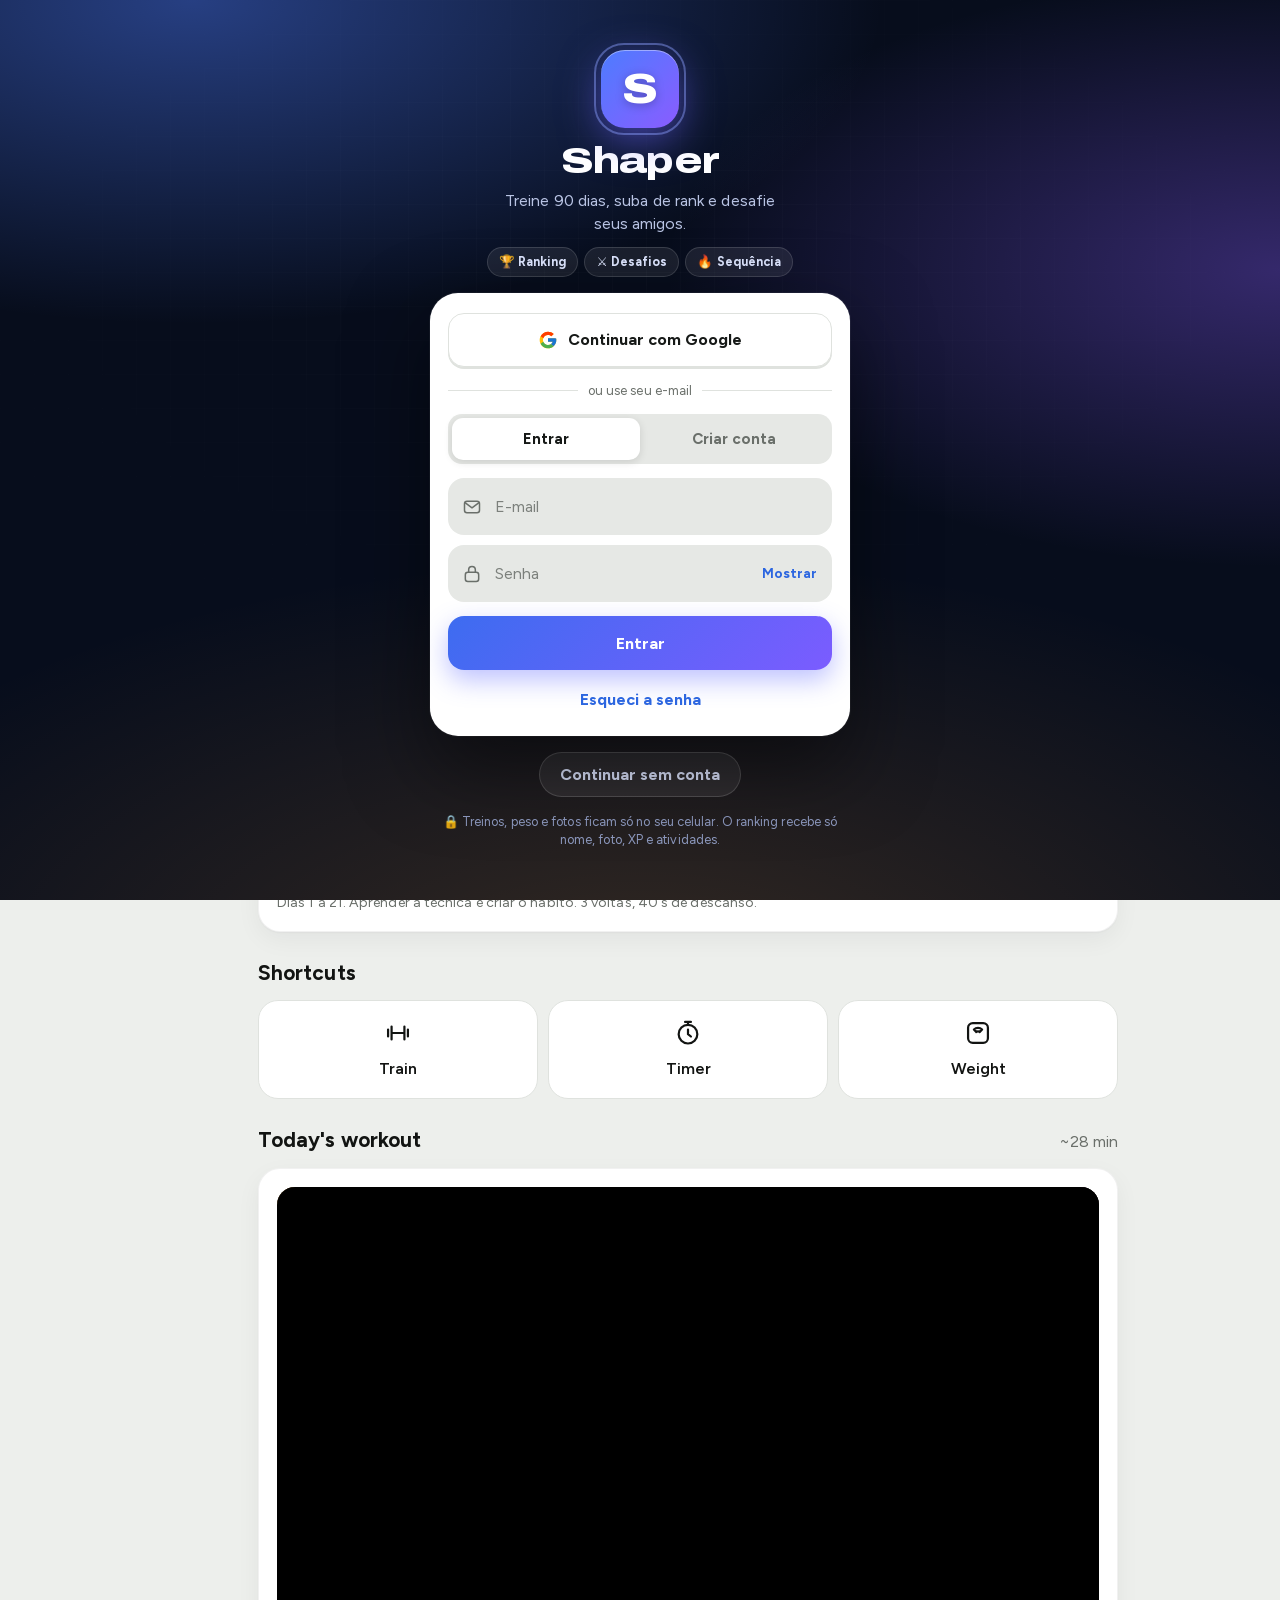
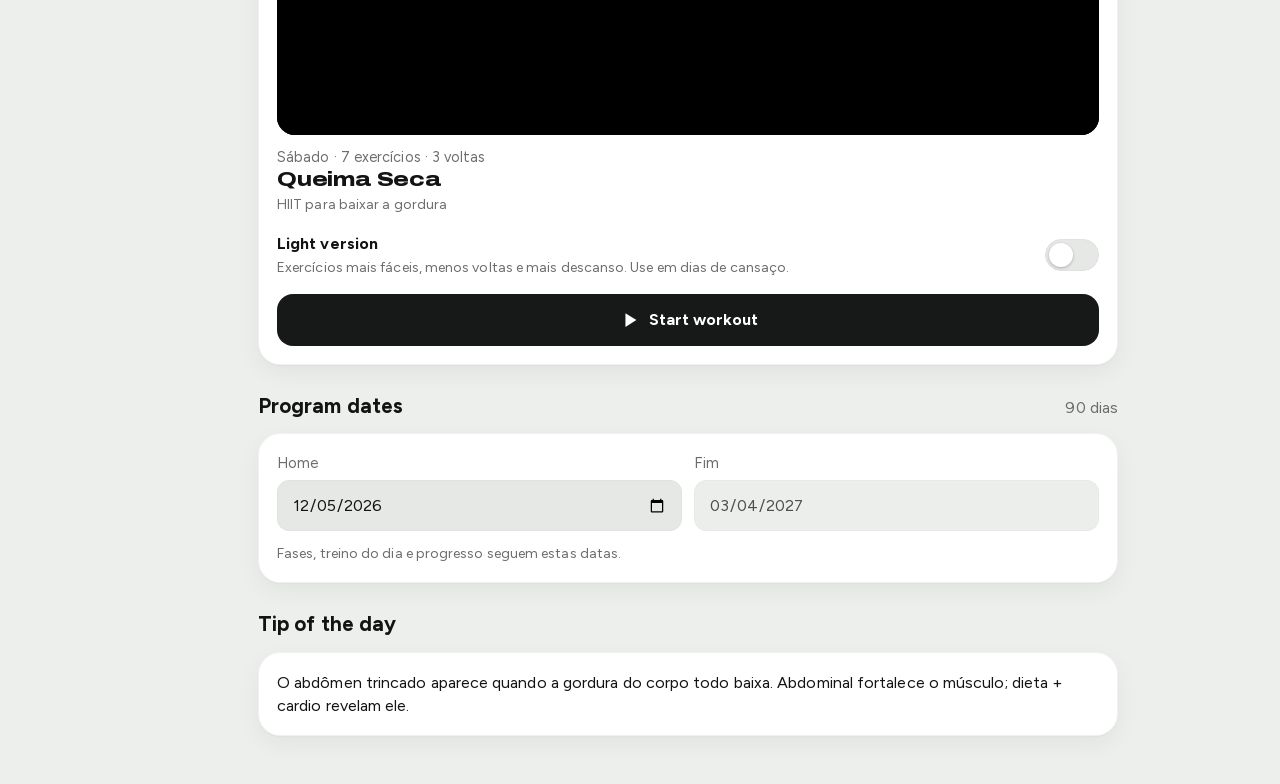
==== commit 2fcb49ab: "App web v2.13: visual novo e Sistema" ====
--- a/app/index.html
+++ b/app/index.html
@@ -737,3 +737,4 @@
 <script src="comida.js"></script>
 <script src="idioma.js"></script>
 <script src="pwa.js"></script>
+<script src="visual.js"></script>
--- a/app/sistema.css
+++ b/app/sistema.css
@@ -0,0 +1,1039 @@
+/* ===== Fluidez e animações (só transform/opacity: roda na GPU) ===== */
+button,.btn,.shortcut,.qchip,.sq,.main,.roundbtn,.day,.feel button,.segs button,.seg button,nav.tabs button,.sys-card,.sys-btn{touch-action:manipulation;-webkit-user-select:none;user-select:none;transition:transform .16s cubic-bezier(.2,.8,.2,1),background-color .22s,color .22s,box-shadow .22s,border-color .22s}
+button:active,.btn:active,.shortcut:active,.qchip:active,.sq:active,.main:active,.roundbtn:active,.day:active,.sys-btn:active{transform:scale(.95)}
+.sys-card:active{transform:scale(.985)}
+nav.tabs button svg.i{transition:transform .32s cubic-bezier(.3,1.6,.5,1)}
+nav.tabs button[aria-current="page"] svg.i{transform:translateY(-2px) scale(1.1)}
+.fx-enter>.stack>*{animation:fxRise .44s cubic-bezier(.2,.8,.2,1) both;animation-delay:calc(var(--i,0)*38ms)}
+@keyframes fxRise{from{opacity:0;transform:translateY(16px)}to{opacity:1;transform:none}}
+.scrim{animation:fxFade .2s ease both}
+.scrim>.sheet{animation:fxUp .36s cubic-bezier(.2,.9,.25,1) both}
+.player{animation:fxUp .34s cubic-bezier(.2,.9,.25,1) both}
+@keyframes fxFade{from{opacity:0}}
+@keyframes fxUp{from{opacity:.3;transform:translateY(48px)}}
+.toast{animation:fxToast .34s cubic-bezier(.2,.9,.3,1.35) both}
+@keyframes fxToast{from{opacity:0;transform:translate(-50%,14px) scale(.94)}}
+.bar i{transition:width .5s cubic-bezier(.2,.8,.2,1)}
+.bigtime{transition:color .3s}
+.switch span,.switch span::after{transition:.25s cubic-bezier(.3,1.4,.5,1)}
+
+/* ===== Sistema ===== */
+:root{--sys:#4FB3FF;--sys2:#8C7BFF;--sysbg:#070D1C;--sysfg:#E8F3FF;--sysmut:#8DA6C8;--sysred:#FF4D6D;--sysgold:#FFC95C}
+.sys-card{position:relative;overflow:hidden;isolation:isolate;background:radial-gradient(130% 150% at 0% 0%,#13285A 0%,var(--sysbg) 62%);color:var(--sysfg);border-radius:var(--r);padding:16px;border:1px solid rgba(79,179,255,.55);box-shadow:0 0 0 1px rgba(79,179,255,.1) inset,0 10px 30px rgba(20,90,200,.25);display:flex;flex-direction:column;gap:10px;cursor:pointer}
+.sys-card::before{content:"";position:absolute;inset:-60%;z-index:-1;background:conic-gradient(from 0deg,transparent 0 72%,rgba(79,179,255,.22) 82%,transparent 92%);animation:sysSpin 7s linear infinite;pointer-events:none}
+@keyframes sysSpin{to{transform:rotate(1turn)}}
+.sys-head{display:flex;align-items:center;gap:12px}
+.sys-rank{width:52px;height:52px;flex:none;border-radius:15px;display:grid;place-items:center;font-family:var(--display);font-stretch:125%;font-weight:800;font-size:1.75rem;color:#fff;background:linear-gradient(135deg,var(--sys),var(--sys2));box-shadow:0 0 20px rgba(79,179,255,.6);animation:sysGlow 2.6s ease-in-out infinite}
+.sys-rank[data-rank="S"]{background:linear-gradient(135deg,#FFE08A,#FF9F43);box-shadow:0 0 24px rgba(255,190,80,.8)}
+.sys-rank[data-rank="A"]{background:linear-gradient(135deg,#FF6B9A,#8C7BFF)}
+.sys-rank.big{width:84px;height:84px;font-size:2.8rem;border-radius:22px}
+@keyframes sysGlow{50%{box-shadow:0 0 30px rgba(79,179,255,.9)}}
+.sys-lbl{font-size:.68rem;letter-spacing:.18em;color:var(--sysmut);font-weight:800;text-transform:uppercase}
+.sys-lv{font-family:var(--display);font-stretch:125%;font-weight:800;font-size:1.5rem;line-height:1.05;color:#fff}
+.sys-xp{height:8px;border-radius:99px;background:rgba(255,255,255,.08);overflow:hidden}
+.sys-xp i{display:block;height:100%;border-radius:99px;background:linear-gradient(90deg,var(--sys),var(--sys2));box-shadow:0 0 12px var(--sys);transition:width .8s cubic-bezier(.2,.8,.2,1)}
+.sys-q{display:flex;flex-direction:column;gap:7px}
+.sys-qi{display:flex;align-items:center;gap:10px;font-size:.93rem}
+.sys-qi .ck{width:20px;height:20px;border-radius:6px;border:1.5px solid var(--sys);display:grid;place-items:center;flex:none;font-size:.72rem;font-weight:800;color:transparent;transition:background .3s,color .3s,box-shadow .3s}
+.sys-qi.ok .ck{background:var(--sys);color:var(--sysbg);box-shadow:0 0 12px var(--sys)}
+.sys-qi.ok .t{color:var(--sysmut);text-decoration:line-through}
+.sys-qi .p{margin-left:auto;color:var(--sysmut);font-variant-numeric:tabular-nums;font-size:.84rem;white-space:nowrap}
+.sys-alert{border:1px solid rgba(255,77,109,.6);background:rgba(255,77,109,.1);color:#FFC2CD;border-radius:12px;padding:10px 12px;font-size:.88rem;animation:sysBlink 1.8s ease-in-out infinite}
+.sys-alert.boss{border-color:rgba(255,201,92,.6);background:rgba(255,201,92,.08);color:#FFE3A8}
+
+/* boas-vindas: formulário do plano */
+.ob-screen{position:fixed;inset:0;z-index:96;overflow:auto;background:radial-gradient(90% 50% at 10% 0%,rgba(77,124,255,.4),transparent 60%),radial-gradient(80% 45% at 100% 20%,rgba(138,92,255,.3),transparent 60%),#070D1C;color:#fff;animation:fxRise .4s both;transition:opacity .25s}
+.ob-screen.out{opacity:0}
+.ob-wrap{max-width:460px;margin:0 auto;min-height:100%;display:flex;flex-direction:column;gap:18px;padding:18px 16px 22px}
+.ob-head{display:grid;grid-template-columns:44px 1fr 56px;align-items:center;gap:8px}
+.ob-back{width:40px;height:40px;border-radius:50%;border:1px solid rgba(255,255,255,.18);background:rgba(255,255,255,.07);color:#fff;font-size:1.6rem;line-height:1;padding-bottom:3px}
+.ob-skip{background:none;border:0;color:#AFC0EC;font-weight:700;font-family:inherit;justify-self:end}
+.ob-dots{display:flex;gap:5px;justify-content:center}
+.ob-dots i{height:6px;width:18px;border-radius:99px;background:rgba(255,255,255,.15);transition:width .3s,background .3s}
+.ob-dots i.done{background:#7B9CFF}.ob-dots i.cur{width:34px;background:linear-gradient(90deg,#4D7CFF,#8A5CFF)}
+.ob-body{flex:1;display:flex;flex-direction:column;gap:12px;animation:fxRise .35s both}
+.ob-body h2{color:#fff;font-size:1.65rem;line-height:1.15;margin:4px 0 0}
+.ob-body>p{margin:0;color:#B9C4E4}
+.ob-list{display:flex;flex-direction:column;gap:9px;margin-top:6px}
+.ob-grid{display:grid;grid-template-columns:1fr 1fr;gap:9px;margin-top:6px}
+.ob-grid .ob-opt{flex-direction:column;align-items:flex-start;gap:6px;padding:12px}
+.ob-grid .ob-ck{position:absolute;top:10px;right:10px}
+.ob-opt{position:relative;display:flex;align-items:center;gap:12px;text-align:left;padding:14px;border-radius:18px;border:1.5px solid rgba(255,255,255,.12);background:rgba(255,255,255,.05);color:#fff;font-family:inherit;transition:transform .15s,border-color .2s,background .2s}
+.ob-opt:active{transform:scale(.98)}
+.ob-ic{width:42px;height:42px;border-radius:13px;flex:none;display:grid;place-items:center;font-size:1.35rem;background:rgba(255,255,255,.08)}
+.ob-tx{flex:1;min-width:0;display:flex;flex-direction:column}.ob-tx b{font-size:1rem}.ob-tx small{color:#AFC0EC;font-size:.8rem}
+.ob-ck{width:24px;height:24px;border-radius:50%;flex:none;display:grid;place-items:center;font-size:.75rem;font-weight:900;border:1.5px solid rgba(255,255,255,.25);color:transparent;transition:all .2s}
+.ob-opt.on{border-color:#6F8EFF;background:linear-gradient(135deg,rgba(77,124,255,.28),rgba(138,92,255,.18));box-shadow:0 8px 24px rgba(77,124,255,.25)}
+.ob-opt.on .ob-ck{background:#fff;border-color:#fff;color:#2C3FA8;animation:gcPop .25s cubic-bezier(.3,1.6,.5,1)}
+.ob-days{display:grid;grid-template-columns:repeat(5,1fr);gap:8px;margin-top:6px}
+.ob-days button{border-radius:18px;border:1.5px solid rgba(255,255,255,.12);background:rgba(255,255,255,.05);color:#fff;padding:14px 0;display:flex;flex-direction:column;align-items:center;font-family:inherit;transition:all .2s}
+.ob-days b{font-family:var(--display);font-size:1.7rem;line-height:1}.ob-days small{color:#AFC0EC;font-size:.72rem}
+.ob-days button.on{border-color:#6F8EFF;background:linear-gradient(135deg,#4D7CFF,#8A5CFF);box-shadow:0 8px 24px rgba(77,124,255,.4)}
+.ob-days button.on small{color:#fff}
+.ob-week{display:grid;grid-template-columns:repeat(7,1fr);gap:5px;margin-top:4px}
+.ob-week span{text-align:center;font-size:.78rem;font-weight:700;padding:8px 0;border-radius:10px;background:rgba(255,255,255,.05);color:#8090BC;transition:all .25s}
+.ob-week span.on{background:rgba(77,124,255,.25);color:#fff;box-shadow:inset 0 0 0 1px #6F8EFF}
+.ob-sex{display:grid;grid-template-columns:1fr 1fr;gap:9px}
+.ob-sex button{border-radius:16px;border:1.5px solid rgba(255,255,255,.12);background:rgba(255,255,255,.05);color:#fff;padding:14px;font-weight:700;font-family:inherit;font-size:1rem}
+.ob-sex button.on{border-color:#6F8EFF;background:linear-gradient(135deg,rgba(77,124,255,.35),rgba(138,92,255,.25))}
+.ob-nums{display:grid;grid-template-columns:1fr 1fr;gap:9px}
+.ob-num{display:flex;flex-direction:column;gap:5px;font-size:.8rem;font-weight:700;color:#AFC0EC}
+.ob-in{display:flex;align-items:center;border-radius:14px;background:rgba(255,255,255,.07);border:1.5px solid rgba(255,255,255,.12);transition:border-color .2s}
+.ob-in:focus-within{border-color:#6F8EFF}
+.ob-in input{flex:1;min-width:0;width:100%;background:transparent!important;border:0!important;box-shadow:none!important;outline:0;color:#fff;font-size:1.2rem;font-weight:800;font-family:var(--display);padding:12px}
+.ob-in i{font-style:normal;color:#8090BC;padding-right:12px;font-size:.85rem}
+.ob-toggle{display:flex;align-items:center;justify-content:space-between;gap:10px;border-radius:16px;border:1.5px solid rgba(255,255,255,.12);background:rgba(255,255,255,.05);color:#fff;padding:13px 14px;font-weight:600;font-family:inherit;text-align:left}
+.ob-toggle i{width:42px;height:24px;border-radius:99px;background:rgba(255,255,255,.18);position:relative;flex:none;transition:background .2s}
+.ob-toggle i::after{content:"";position:absolute;left:3px;top:3px;width:18px;height:18px;border-radius:50%;background:#fff;transition:transform .2s}
+.ob-toggle.on i{background:#4D7CFF}.ob-toggle.on i::after{transform:translateX(18px)}
+.ob-time{display:grid;grid-template-columns:1fr 1fr;gap:9px}
+.ob-time label{display:flex;flex-direction:column;gap:5px;font-size:.8rem;font-weight:700;color:#AFC0EC}
+.ob-sel{width:100%;border-radius:14px!important;background:rgba(255,255,255,.07)!important;border:1.5px solid rgba(255,255,255,.12)!important;color:#fff!important;padding:12px!important;font-size:1.1rem;font-weight:800;font-family:inherit}
+.ob-sel option{color:#111}
+.ob-done{font-size:3.2rem;text-align:center;animation:rkFloat 3s ease-in-out infinite}
+.ob-body h2:has(+p){text-align:inherit}
+.ob-res{border-radius:20px;padding:14px;background:rgba(255,255,255,.06);border:1px solid rgba(255,255,255,.12);display:flex;flex-direction:column;gap:10px}
+.ob-res.water{background:linear-gradient(135deg,rgba(46,155,255,.3),rgba(46,155,255,.08));border-color:rgba(46,155,255,.5)}
+.ob-big{font-family:var(--display);font-weight:800;font-size:2.2rem;display:flex;align-items:baseline;gap:8px}
+.ob-big small{font-family:var(--body);font-size:.9rem;font-weight:600;color:#BFE0FF}
+.ob-facts{display:flex;flex-wrap:wrap;gap:6px}
+.ob-facts span{font-size:.8rem;background:rgba(255,255,255,.1);border-radius:99px;padding:5px 10px;color:#DDEBFF}
+.ob-rh{display:flex;justify-content:space-between;align-items:center}.ob-rh span{font-size:.8rem;color:#AFC0EC}
+.ob-wk{display:grid;grid-template-columns:repeat(7,1fr);gap:4px}
+.ob-wd{display:flex;flex-direction:column;align-items:center;gap:3px;padding:8px 2px;border-radius:12px;background:rgba(77,124,255,.22);min-width:0}
+.ob-wd span{font-size:.68rem;color:#AFC0EC;font-weight:700}
+.ob-wd b{font-size:.62rem;line-height:1.15;text-align:center;word-break:break-word}
+.ob-wd.rec{background:rgba(255,255,255,.05)}.ob-wd.rec b{color:#8090BC}
+.ob-next{width:100%;min-height:56px;border:0;border-radius:18px;font-family:inherit;font-weight:800;font-size:1.05rem;color:#fff;background:linear-gradient(135deg,#3D6CF0,#7B5CFF);box-shadow:0 10px 26px rgba(90,100,255,.4);transition:transform .15s,opacity .2s;position:sticky;bottom:12px}
+.ob-next:active{transform:scale(.98)}.ob-next[disabled]{opacity:.35;box-shadow:none}
+
+/* tema escuro (opcional, em Ajustes → Aparência) */
+html[data-theme="dark"]{--bg:#0E100F;--card:#181B19;--field:#232725;--line:#2E322F;--fg:#ECEEEB;--muted:#9AA09A;--ink:#ECEEEB;--ink-fg:#121412;--blue:#6B95FF;--danger:#FF7A7A;color-scheme:dark}
+html[data-theme="dark"] body{background:var(--bg);color:var(--fg)}
+html[data-theme="dark"] input,html[data-theme="dark"] select,html[data-theme="dark"] textarea{background:var(--field);color:var(--fg);border-color:var(--line)}
+html[data-theme="dark"] .acc-avs button[aria-pressed="true"],html[data-theme="dark"] .gc-pre button[aria-pressed="true"],html[data-theme="dark"] .wk-excard.on{background:rgba(107,149,255,.18)}
+html[data-theme="dark"] .ch-ic{background:linear-gradient(135deg,#25304D,#33274D)}
+html[data-theme="dark"] .wr-sum{color:#9CC7FF;background:rgba(46,155,255,.15)}
+html[data-theme="dark"] .auth-msg{background:#3A1A1A;color:#FFB4B4}html[data-theme="dark"] .auth-msg.ok{background:#10301E;color:#9BE8BC}
+
+/* aviso da bateria na tela inicial */
+.bg-ban{display:flex;align-items:center;gap:10px;border-radius:18px;padding:12px;background:linear-gradient(135deg,rgba(255,165,61,.16),rgba(255,165,61,.05));border:1px solid rgba(255,165,61,.45);animation:fxRise .4s both}
+.bg-ban>span{font-size:1.5rem}.bg-ban>div{flex:1;min-width:0}.bg-ban b{display:block;font-size:.92rem}.bg-ban small{color:var(--muted);font-size:.78rem}
+.bg-ban button{border:0;border-radius:12px;padding:9px 12px;font-weight:800;font-family:inherit;background:#FFA53D;color:#2A1606;flex:none}
+.bg-ban button.x{background:none;color:var(--muted);padding:6px}
+
+/* tutorial */
+.tour{position:fixed;inset:0;z-index:140;animation:fxRise .25s both}
+.tour-hole{position:fixed;border-radius:18px;box-shadow:0 0 0 9999px rgba(5,10,24,.78);transition:all .35s cubic-bezier(.3,1.2,.5,1);pointer-events:none}
+.tour-hole::after{content:"";position:absolute;inset:-4px;border-radius:22px;border:2px solid #6F8EFF;animation:authRing 1.6s ease-out infinite}
+.tour-card{position:fixed;left:16px;right:16px;max-width:420px;margin:0 auto;background:var(--card);color:var(--fg);border-radius:22px;padding:16px;display:flex;flex-direction:column;gap:6px;box-shadow:0 20px 50px rgba(0,0,0,.4);animation:sysPop .4s cubic-bezier(.2,1.3,.4,1) both}
+.tour-card b{font-size:1.15rem}.tour-card p{margin:0 0 6px;color:var(--muted)}
+.tour-n{font-size:.72rem;font-weight:800;color:var(--blue)}
+.tour-skip{background:none;border:0;color:var(--muted);font-weight:700;font-family:inherit}
+.tour-next{border:0;border-radius:14px;padding:11px 18px;font-weight:800;font-family:inherit;color:#fff;background:linear-gradient(135deg,#3D6CF0,#7B5CFF)}
+
+/* destaques da semana no grupo */
+.gx{display:grid;grid-template-columns:1fr 1fr;gap:8px}
+.gx>div{border-radius:16px;padding:12px;background:var(--card);border:1px solid var(--line);display:flex;flex-direction:column;gap:2px;animation:fxRise .45s both}
+.gx>div>span{font-size:1.4rem}.gx b{font-size:.92rem;overflow:hidden;text-overflow:ellipsis;white-space:nowrap}.gx small{color:var(--muted);font-size:.74rem}
+.gx-sum{grid-column:1/-1;background:linear-gradient(135deg,rgba(77,124,255,.14),rgba(138,92,255,.08))!important}
+
+/* nome na saudação */
+.hi-name{overflow:hidden;text-overflow:ellipsis;white-space:nowrap}
+
+/* moderação */
+.ch-b[data-chmsg]{cursor:pointer}
+.ch-menu{position:absolute;inset:0;z-index:5;background:rgba(0,0,0,.35);display:flex;align-items:flex-end;border-radius:inherit;animation:fxRise .2s both}
+.ch-mbox{width:100%;background:var(--card);border-radius:22px 22px 0 0;padding:14px;display:flex;flex-direction:column;gap:8px;box-shadow:0 -10px 30px rgba(0,0,0,.2)}
+.ch-mprev{display:flex;flex-direction:column;gap:2px;padding:4px 4px 8px;border-bottom:1px solid var(--line)}
+.ch-mprev span{color:var(--muted);font-size:.86rem;overflow:hidden;text-overflow:ellipsis;white-space:nowrap}
+.ch-mbox button{border:1px solid var(--line);background:var(--card);border-radius:14px;padding:13px;font-weight:700;font-family:inherit;color:var(--ink);text-align:left}
+.ch-mbox button.danger{color:var(--danger)}.ch-mbox button.ghost{text-align:center;border-color:transparent;background:var(--field)}
+.ch-sheet{position:relative}
+.gm-mod{display:grid;grid-template-columns:1fr 1fr;gap:8px;margin-top:12px;padding-top:12px;border-top:1px solid var(--line)}
+.gm-mod button{border:1px solid var(--line);background:var(--card);border-radius:12px;padding:11px 8px;font-weight:700;font-family:inherit;color:var(--ink);font-size:.86rem}
+.gm-mod button.danger{grid-column:1/-1;color:var(--danger)}
+
+/* leitor de QR ao vivo */
+.gc-qrbig{display:flex;align-items:center;justify-content:center;gap:10px;width:100%;margin-top:4px;border:0;border-radius:16px;padding:14px;font-weight:800;font-family:inherit;font-size:1rem;color:#0B1430;background:#fff;box-shadow:0 8px 24px rgba(0,0,0,.25);transition:transform .15s}
+.gc-qrbig span{font-size:1.3rem}.gc-qrbig:active{transform:scale(.98)}
+.qs{position:fixed;inset:0;z-index:130;background:#05070D;animation:fxRise .25s both;transition:opacity .22s}
+.qs.out{opacity:0}
+.qs video{position:absolute;inset:0;width:100%;height:100%;object-fit:cover;opacity:0;transition:opacity .4s}
+.qs.live video{opacity:1}
+.qs-shade{position:absolute;left:50%;top:45%;width:min(70vw,290px);aspect-ratio:1;transform:translate(-50%,-50%);border-radius:28px;box-shadow:0 0 0 200vmax rgba(3,6,16,.66);pointer-events:none}
+.qs-frame{position:absolute;left:50%;top:45%;width:min(70vw,290px);aspect-ratio:1;transform:translate(-50%,-50%);border-radius:28px;overflow:hidden;transition:box-shadow .3s,transform .3s}
+.qs-frame s{position:absolute;width:46px;height:46px;border:4px solid #fff;filter:drop-shadow(0 0 6px rgba(77,156,255,.8));animation:qsBreath 2.4s ease-in-out infinite}
+.qs-frame .c1{top:0;left:0;border-right:0;border-bottom:0;border-top-left-radius:28px}
+.qs-frame .c2{top:0;right:0;border-left:0;border-bottom:0;border-top-right-radius:28px}
+.qs-frame .c3{bottom:0;left:0;border-right:0;border-top:0;border-bottom-left-radius:28px}
+.qs-frame .c4{bottom:0;right:0;border-left:0;border-top:0;border-bottom-right-radius:28px}
+@keyframes qsBreath{0%,100%{opacity:1}50%{opacity:.65}}
+.qs-frame i{position:absolute;left:6%;right:6%;height:60px;margin-top:-58px;background:linear-gradient(180deg,transparent,rgba(77,156,255,.28));border-bottom:2px solid #6FB1FF;box-shadow:0 6px 18px -4px #4D9CFF;animation:qsScan 2.2s cubic-bezier(.45,0,.55,1) infinite}
+@keyframes qsScan{0%{top:8%;opacity:0}12%{opacity:1}88%{opacity:1}100%{top:96%;opacity:0}}
+.qs.ok .qs-frame{transform:translate(-50%,-50%) scale(1.04);box-shadow:0 0 0 4px #3DDC84,0 0 50px rgba(61,220,132,.7)}
+.qs.ok .qs-frame s{border-color:#3DDC84;animation:none}
+.qs.ok .qs-frame i{display:none}
+.qs.ok .qs-frame b{position:absolute;inset:0;display:grid;place-items:center;background:rgba(61,220,132,.22)}
+.qs.ok .qs-frame b::after{content:"✓";font-size:4.4rem;color:#fff;font-weight:900;animation:gcPop .3s both}
+.qs-top{position:absolute;top:0;left:0;right:0;padding:calc(18px + env(safe-area-inset-top)) 16px 30px;display:flex;align-items:flex-start;gap:10px;color:#fff;background:linear-gradient(180deg,rgba(0,0,0,.65),transparent)}
+.qs-top>div{flex:1;text-align:center;display:flex;flex-direction:column;gap:3px;padding-top:4px}
+.qs-top b{font-size:1.15rem;letter-spacing:.01em}.qs-top span{font-size:.85rem;opacity:.8}
+.qs-ic{flex:none;width:44px;height:44px;border-radius:50%;border:0;background:rgba(255,255,255,.16);color:#fff;font-size:1.1rem;backdrop-filter:blur(10px);-webkit-backdrop-filter:blur(10px)}
+.qs-ic[hidden]{display:block;visibility:hidden}
+.qs-ic[aria-pressed="true"]{background:#FFD43B;color:#111}
+.qs-hint{position:absolute;left:50%;top:calc(45% + min(35vw,145px) + 22px);transform:translateX(-50%);margin:0;padding:8px 14px;border-radius:999px;background:rgba(255,255,255,.14);backdrop-filter:blur(10px);-webkit-backdrop-filter:blur(10px);color:#fff;font-size:.86rem;font-weight:600;white-space:nowrap;max-width:calc(100% - 32px);overflow:hidden;text-overflow:ellipsis}
+.qs.ok .qs-hint{background:#3DDC84;color:#062}
+.qs-acts{position:absolute;left:16px;right:16px;bottom:calc(26px + env(safe-area-inset-bottom));display:grid;grid-template-columns:1fr 1fr;gap:10px}
+.qs-acts button{display:flex;flex-direction:column;align-items:center;gap:4px;border:1px solid rgba(255,255,255,.14);border-radius:18px;padding:13px 8px;font-weight:700;font-family:inherit;font-size:.9rem;background:rgba(255,255,255,.12);color:#fff;backdrop-filter:blur(12px);-webkit-backdrop-filter:blur(12px)}
+.qs-acts button span{font-size:1.3rem}
+.qs-acts button:active,.qs-ic:active{transform:scale(.95)}
+/* QR code do grupo */
+.gc-scan{display:grid;grid-template-columns:1fr 1fr;gap:8px}
+.gc-scan button{border:1.5px dashed var(--line);background:var(--card);border-radius:14px;padding:12px 8px;font-weight:700;font-family:inherit;color:var(--ink);transition:transform .15s}
+.gc-scan button:active{transform:scale(.97)}
+.gq-sheet{display:flex;flex-direction:column;gap:14px}
+.gq-card{display:flex;flex-direction:column;align-items:center;gap:12px;text-align:center;padding:18px 16px;border-radius:22px;color:#fff;background:radial-gradient(120% 120% at 50% 0%,#1F3C86,#0B1430 70%)}
+.gq-card>b{font-size:1.2rem}.gq-card>span{font-size:.82rem;color:#AFC0EC}
+.gq-img{width:min(68vw,250px);aspect-ratio:1;border-radius:18px;background:#fff;padding:12px;box-shadow:0 0 0 6px rgba(255,255,255,.08),0 12px 30px rgba(0,0,0,.35);animation:sysPop .45s cubic-bezier(.2,1.3,.4,1) both}
+.gq-scan{display:flex;align-items:center;justify-content:center;gap:8px;width:100%;border:0;border-radius:16px;padding:14px;font-weight:800;font-family:inherit;font-size:.98rem;color:#fff;background:linear-gradient(135deg,#4F7CFF,#2C5FE0);box-shadow:0 8px 20px rgba(44,95,224,.3)}.gq-or{display:flex;align-items:center;gap:10px;color:var(--muted);font-size:.8rem}.gq-or::before,.gq-or::after{content:"";flex:1;height:1px;background:var(--line)}
+.gq-none{display:grid;place-items:center;color:#5E635E;font-size:.85rem;padding:20px}
+.gq-card .gc-cells{width:100%}
+
+/* chat do grupo */
+.ch-card{display:flex;align-items:center;gap:12px;width:100%;text-align:left;border:1px solid var(--line);background:var(--card);border-radius:var(--r);padding:14px;font-family:inherit;color:var(--ink);transition:transform .15s;animation:fxRise .45s both}
+.ch-card:active{transform:scale(.985)}
+.ch-ic{position:relative;width:44px;height:44px;border-radius:14px;flex:none;display:grid;place-items:center;font-size:1.35rem;background:linear-gradient(135deg,#E8EFFD,#F1E9FF)}
+.ch-ic i{position:absolute;top:-5px;right:-5px;min-width:20px;height:20px;border-radius:99px;background:var(--danger);color:#fff;font-style:normal;font-size:.7rem;font-weight:800;display:grid;place-items:center;padding:0 5px;box-shadow:0 0 0 2px var(--card);animation:gcPop .3s both}
+.ch-tx{flex:1;min-width:0;display:flex;flex-direction:column}.ch-tx>b{font-size:1rem}
+.ch-tx>span{font-size:.84rem;color:var(--muted);overflow:hidden;text-overflow:ellipsis;white-space:nowrap}.ch-tx>span b{color:var(--ink);font-weight:700}
+.ch-lock{font-size:.7rem;font-weight:800;color:var(--muted);background:var(--field);border-radius:99px;padding:4px 8px;flex:none}
+.ch-sheet{display:flex;flex-direction:column;height:min(86vh,720px);max-height:86vh;padding-bottom:10px;gap:0}
+.ch-head{display:flex;align-items:center;gap:10px;padding-bottom:12px;border-bottom:1px solid var(--line)}
+.ch-hic{width:42px;height:42px;border-radius:13px;display:grid;place-items:center;font-size:1.3rem;background:linear-gradient(135deg,#3D6CF0,#7B5CFF);flex:none}
+.ch-ht{flex:1;min-width:0;display:flex;flex-direction:column}.ch-ht b{font-size:1.08rem;overflow:hidden;text-overflow:ellipsis;white-space:nowrap}.ch-ht span{font-size:.76rem;color:var(--muted)}
+.ch-list{flex:1;overflow-y:auto;display:flex;flex-direction:column;gap:3px;padding:12px 2px;overscroll-behavior:contain}
+.ch-row{display:flex;align-items:flex-end;gap:7px;max-width:100%;animation:fxRise .25s both}
+.ch-row.first{margin-top:8px}
+.ch-row.me{justify-content:flex-end}
+.ch-row .rk-av.sm{flex:none}.ch-sp{width:26px;flex:none}
+.ch-b{max-width:78%;padding:8px 11px 6px;border-radius:16px 16px 16px 5px;background:var(--field);color:var(--ink);font-size:.95rem;line-height:1.35;word-wrap:break-word;overflow-wrap:anywhere;display:flex;flex-direction:column}
+.ch-row.me .ch-b{border-radius:16px 16px 5px 16px;background:linear-gradient(135deg,#3D6CF0,#6A5CFF);color:#fff}
+.ch-b.pending{opacity:.6}
+.ch-name{font-size:.74rem;font-weight:800;color:var(--blue);margin-bottom:2px}
+.ch-meta{align-self:flex-end;font-size:.64rem;opacity:.6;margin-top:3px;white-space:nowrap}
+.ch-empty{margin:auto;text-align:center;display:flex;flex-direction:column;align-items:center;gap:6px;color:var(--muted);padding:20px}
+.ch-empty>span{font-size:2.4rem}.ch-empty b{color:var(--ink)}.ch-empty p{margin:0;font-size:.86rem;max-width:30ch}
+.ch-in{display:flex;gap:8px;align-items:center;padding-top:10px;border-top:1px solid var(--line)}
+.ch-in input{flex:1;min-width:0;border:1.5px solid transparent!important;background:var(--field)!important;border-radius:99px!important;padding:12px 16px!important;font-size:1rem;font-family:inherit;color:var(--ink)}
+.ch-in input:focus{outline:0;border-color:var(--blue)!important;background:var(--card)!important}
+.ch-b.has-pic{padding:4px 4px 6px;gap:4px}
+.ch-b.has-pic .ch-name{padding:2px 6px 0}.ch-b.has-pic .ch-t{padding:0 7px}.ch-b.has-pic .ch-meta{padding:0 7px}
+.ch-img{display:block;border:0;padding:0;background:rgba(0,0,0,.08);border-radius:13px;overflow:hidden;width:min(62vw,240px);min-height:120px;cursor:zoom-in}
+.ch-img img{display:block;width:100%;height:auto;max-height:320px;object-fit:cover}
+.ch-img.loading{background:linear-gradient(90deg,var(--field),var(--line),var(--field));background-size:200% 100%;animation:rkSk 1.2s linear infinite;height:180px}
+.ch-img.loading img{opacity:0}
+.ch-prev{display:flex;align-items:center;gap:10px;padding:8px;margin-top:6px;border-radius:14px;background:var(--field);animation:fxRise .25s both}
+.ch-prev img{width:54px;height:54px;border-radius:10px;object-fit:cover;flex:none}
+.ch-prev span{flex:1;font-size:.82rem;color:var(--muted)}
+.ch-prev button{width:30px;height:30px;border-radius:50%;border:0;background:var(--card);font-weight:800;flex:none}
+.ch-pick{display:grid;grid-template-columns:1fr 1fr;gap:8px;padding-top:8px;animation:fxRise .2s both}
+.ch-pick[hidden]{display:none}
+.ch-pick button{border:1.5px solid var(--line);background:var(--card);border-radius:14px;padding:11px;font-weight:700;font-family:inherit;color:var(--ink)}
+.ch-cam{width:44px;height:44px;border-radius:50%;border:0;flex:none;display:grid;place-items:center;background:var(--field);transition:transform .15s}
+.ch-cam:active{transform:scale(.9)}
+.ch-cam svg{width:22px;height:22px;fill:none;stroke:var(--ink);stroke-width:1.8;stroke-linejoin:round}
+.ch-view{position:fixed;inset:0;z-index:120;background:rgba(0,0,0,.94);display:flex;flex-direction:column;align-items:center;justify-content:center;gap:10px;padding:16px;animation:fxRise .2s both;transition:opacity .2s}
+.ch-view.out{opacity:0}
+.ch-view img{max-width:100%;max-height:78vh;border-radius:12px;object-fit:contain}
+.ch-vbar{display:flex;flex-direction:column;align-items:center;color:#fff}.ch-vbar span{font-size:.8rem;opacity:.7}
+.ch-view p{color:#fff;margin:0;text-align:center;max-width:40ch}
+.ch-view button{position:absolute;top:14px;right:14px;width:42px;height:42px;border-radius:50%;border:0;background:rgba(255,255,255,.15);color:#fff;font-size:1.1rem}
+.ch-send{width:46px;height:46px;border-radius:50%;border:0;flex:none;display:grid;place-items:center;background:linear-gradient(135deg,#3D6CF0,#7B5CFF);box-shadow:0 6px 16px rgba(90,100,255,.4);transition:transform .15s}
+.ch-send:active{transform:scale(.9)}
+.ch-send svg{width:20px;height:20px;fill:#fff;transform:translateX(-1px)}
+
+/* lembretes de água (Ajustes) */
+.setrow.wr{display:block}
+.wr-tabs{position:relative;display:grid;grid-template-columns:1fr 1fr;background:var(--field);border-radius:12px;padding:3px;margin:10px 0 8px}
+.wr-tabs::before{content:"";position:absolute;top:3px;bottom:3px;left:3px;width:calc(50% - 3px);border-radius:9px;background:var(--card);box-shadow:0 1px 6px rgba(0,0,0,.1);transition:transform .3s cubic-bezier(.3,1.3,.5,1)}
+.wr-tabs[data-m="times"]::before{transform:translateX(100%)}
+.wr-tabs button{position:relative;border:0;background:none;padding:8px;font-weight:700;font-family:inherit;color:var(--muted)}
+.wr-tabs button[aria-pressed="true"]{color:var(--ink)}
+.wr-chips{display:flex;flex-wrap:wrap;gap:6px}
+.wr-chips button{border:1.5px solid var(--line);background:var(--card);border-radius:99px;padding:7px 13px;font-weight:700;font-family:inherit;color:var(--ink);transition:all .2s}
+.wr-chips button[aria-pressed="true"]{background:#2E9BFF;border-color:#2E9BFF;color:#fff;box-shadow:0 4px 12px rgba(46,155,255,.35)}
+.wr-time{display:grid;grid-template-columns:1fr 1fr;gap:8px;margin-top:10px}
+.wr-time label{display:flex;align-items:center;gap:8px;background:var(--field);border-radius:12px;padding:4px 4px 4px 12px;font-size:.82rem;font-weight:700;color:var(--muted)}
+.wr-time select{flex:1;min-width:0;border:0!important;background:var(--card)!important;border-radius:9px!important;padding:8px!important;font-weight:700;font-family:inherit;color:var(--ink)}
+.wr-sum{margin-top:10px;font-size:.86rem;background:rgba(46,155,255,.1);color:#1C5FA8;border-radius:12px;padding:9px 12px}
+.setrow .wr-sum b{display:inline}
+.wr-test{margin-top:10px;font-weight:800}
+.wr-st{display:flex;flex-wrap:wrap;gap:6px;margin-top:8px}
+.wr-st span{font-size:.76rem;font-weight:700;border-radius:99px;padding:4px 9px;background:var(--field)}
+.wr-st .no{background:rgba(255,165,61,.16);color:#9A5A00}
+
+/* janela flutuante do treino (picture-in-picture) */
+html.pip body>*:not(#pipView){display:none!important}
+html.pip body{background:#070C1C}
+#pipView{position:fixed;inset:0;display:flex;flex-direction:column;align-items:center;justify-content:space-between;padding:5vmin 4vmin 6vmin;color:#fff;font-family:var(--body);text-align:center;
+  background:radial-gradient(120% 80% at 50% 0%,rgba(77,124,255,.55),transparent 65%),linear-gradient(180deg,#0D1733,#070C1C)}
+#pipView.rest{background:radial-gradient(120% 80% at 50% 0%,rgba(255,159,67,.55),transparent 65%),linear-gradient(180deg,#2A1606,#110903)}
+.pip-top{display:flex;gap:2vmin;justify-content:center}
+.pip-top span{font-size:6.5vmin;font-weight:800;background:rgba(255,255,255,.14);border-radius:99px;padding:1vmin 3.5vmin;letter-spacing:.04em}
+.pip-ring{position:relative;width:74vmin;height:74vmin;display:grid;place-items:center}
+.pip-ring svg{position:absolute;inset:0;transform:rotate(-90deg)}
+.pip-ring circle{fill:none;stroke-width:7}
+.pip-ring .tr{stroke:rgba(255,255,255,.14)}
+.pip-ring .pg{stroke:#4D9CFF;stroke-linecap:round;filter:drop-shadow(0 0 4px #4D9CFF);transition:stroke-dashoffset .25s linear}
+.rest .pip-ring .pg{stroke:#FFB15C;filter:drop-shadow(0 0 4px #FFB15C)}
+.pip-ring b{font-family:var(--display);font-weight:800;font-size:17vmin;font-variant-numeric:tabular-nums;letter-spacing:-.02em}
+.paused .pip-ring b{opacity:.55;animation:sysBlink 1.4s ease-in-out infinite}
+.pip-name{font-weight:800;font-size:7vmin;line-height:1.15;max-width:100%;overflow:hidden;display:-webkit-box;-webkit-line-clamp:2;-webkit-box-orient:vertical}
+#pipView.pip-done{justify-content:center;gap:3vmin}
+.pip-ok{width:30vmin;height:30vmin;border-radius:50%;display:grid;place-items:center;font-size:16vmin;font-weight:900;background:#3DDC84;color:#062314;box-shadow:0 0 30px rgba(61,220,132,.6)}
+#pipView.pip-done b{font-size:9vmin}#pipView.pip-done span{font-size:6vmin;opacity:.7}
+
+/* cartão do Sistema (tela inicial) */
+.sys-card.sc2{gap:12px;padding:16px 16px 14px;background:radial-gradient(90% 80% at 0% 0%,rgba(77,124,255,.38),transparent 60%),radial-gradient(70% 70% at 100% 100%,rgba(138,92,255,.25),transparent 60%),linear-gradient(160deg,#0D1733,#070C1C)}
+.sys-card.sc2::after{content:"";position:absolute;inset:0;z-index:-1;pointer-events:none;opacity:.5;background-image:linear-gradient(rgba(255,255,255,.035) 1px,transparent 1px),linear-gradient(90deg,rgba(255,255,255,.035) 1px,transparent 1px);background-size:22px 22px;-webkit-mask-image:linear-gradient(180deg,#000,transparent 70%);mask-image:linear-gradient(180deg,#000,transparent 70%)}
+.sc-top{display:flex;align-items:center;gap:12px}
+.sc-badge{position:relative;width:64px;height:64px;flex:none;display:grid;place-items:center}
+.sc-badge svg{position:absolute;inset:0;width:100%;height:100%;transform:rotate(-90deg)}
+.sc-badge circle{fill:none;stroke-width:5}
+.sc-badge .tr{stroke:rgba(255,255,255,.1)}
+.sc-badge .pg{stroke:var(--sys);stroke-linecap:round;filter:drop-shadow(0 0 5px var(--sys));transition:stroke-dashoffset 1s cubic-bezier(.2,.8,.2,1)}
+.sc-badge span{width:44px;height:44px;border-radius:14px;display:grid;place-items:center;font-family:var(--display);font-stretch:125%;font-weight:800;font-size:1.45rem;color:#fff;background:linear-gradient(135deg,var(--sys),var(--sys2));box-shadow:0 0 18px rgba(79,179,255,.55),inset 0 1px 0 rgba(255,255,255,.35);animation:sysGlow 2.6s ease-in-out infinite}
+.sc-badge[data-rank="S"] span{background:linear-gradient(135deg,#FFE08A,#FF9F43)}.sc-badge[data-rank="S"] .pg{stroke:#FFC95C}
+.sc-badge[data-rank="A"] span{background:linear-gradient(135deg,#FF6B9A,#8C7BFF)}.sc-badge[data-rank="A"] .pg{stroke:#FF6B9A}
+.sc-who{flex:1;min-width:0;display:flex;flex-direction:column;gap:1px}
+.sc-who .sys-lbl{overflow:hidden;text-overflow:ellipsis;white-space:nowrap}
+.sc-lv{font-family:var(--display);font-weight:800;font-size:1.55rem;color:#fff;line-height:1.1}
+.sc-sub{font-size:.78rem;color:var(--sysmut)}.sc-sub b{color:#CFE3FF;font-weight:700}
+.sc-chips{display:flex;flex-direction:column;align-items:flex-end;gap:5px;flex:none}
+.sc-chip{font-size:.78rem;font-weight:800;color:#fff;background:rgba(255,255,255,.08);border:1px solid rgba(255,255,255,.14);border-radius:99px;padding:3px 9px;font-variant-numeric:tabular-nums;white-space:nowrap}
+.sc-chip small{color:var(--sysmut);font-weight:700}
+.sc-chip.fire{background:rgba(255,138,61,.16);border-color:rgba(255,138,61,.45);color:#FFD2B0}
+.sc-xp{position:relative;height:10px;border-radius:99px;background:rgba(255,255,255,.07);overflow:hidden}
+.sc-xp::after{content:"";position:absolute;inset:0;background:repeating-linear-gradient(90deg,transparent 0 calc(10% - 2px),rgba(7,12,28,.7) calc(10% - 2px) 10%)}
+.sc-xp i{position:relative;display:block;height:100%;border-radius:99px;background:linear-gradient(90deg,var(--sys),var(--sys2));box-shadow:0 0 14px var(--sys);transition:width .9s cubic-bezier(.2,.8,.2,1);overflow:hidden}
+.sc-xp i::after{content:"";position:absolute;inset:0;background:linear-gradient(90deg,transparent,rgba(255,255,255,.55),transparent);transform:translateX(-100%);animation:scShine 2.8s ease-in-out infinite}
+@keyframes scShine{60%,100%{transform:translateX(100%)}}
+.sc-mh{display:flex;justify-content:space-between;align-items:center;margin-top:2px}
+.sc-time{font-size:.74rem;font-weight:800;color:#CFE3FF;background:rgba(79,179,255,.12);border:1px solid rgba(79,179,255,.3);border-radius:99px;padding:3px 9px;font-variant-numeric:tabular-nums}
+.sc-time.ok{color:#B9F6CF;background:rgba(61,220,132,.14);border-color:rgba(61,220,132,.4)}
+.sc-q{display:grid;grid-template-columns:repeat(3,1fr);gap:8px}
+.sc-qi{position:relative;overflow:hidden;display:flex;flex-direction:column;gap:2px;padding:10px 10px 12px;border-radius:14px;background:rgba(255,255,255,.05);border:1px solid rgba(255,255,255,.09);min-width:0}
+.sc-qi .sc-ic{font-size:1.2rem;line-height:1;margin-bottom:4px;width:30px;height:30px;border-radius:10px;display:grid;place-items:center;background:rgba(255,255,255,.07)}
+.sc-qi b{color:#fff;font-size:.88rem}
+.sc-qi small{color:var(--sysmut);font-size:.72rem;font-variant-numeric:tabular-nums;white-space:nowrap;overflow:hidden;text-overflow:ellipsis}
+.sc-bar{position:absolute;left:0;right:0;bottom:0;height:3px;background:rgba(255,255,255,.06)}
+.sc-bar::before{content:"";position:absolute;left:0;top:0;bottom:0;width:calc(var(--f)*100%);background:linear-gradient(90deg,var(--sys),var(--sys2));box-shadow:0 0 8px var(--sys);transition:width .8s cubic-bezier(.2,.8,.2,1)}
+.sc-qi.ok{border-color:rgba(61,220,132,.45);background:linear-gradient(180deg,rgba(61,220,132,.14),rgba(61,220,132,.04))}
+.sc-qi.ok .sc-ic{background:#3DDC84;color:#062314;font-weight:900;font-size:.95rem;box-shadow:0 0 14px rgba(61,220,132,.6)}
+.sc-qi.ok small{color:#9BE8BC}.sc-qi.ok .sc-bar::before{background:#3DDC84;box-shadow:0 0 8px #3DDC84}
+.sc-alert{display:flex;align-items:center;gap:10px;border-radius:14px;padding:10px 12px;border:1px solid rgba(255,77,109,.5);background:linear-gradient(90deg,rgba(255,77,109,.16),rgba(255,77,109,.04))}
+.sc-alert.boss{border-color:rgba(255,201,92,.5);background:linear-gradient(90deg,rgba(255,201,92,.16),rgba(255,201,92,.03))}
+.sc-aic{width:34px;height:34px;border-radius:10px;flex:none;display:grid;place-items:center;font-size:1.05rem;background:rgba(255,77,109,.2);color:#FFC2CD;animation:sysBlink 1.8s ease-in-out infinite}
+.sc-alert.boss .sc-aic{background:rgba(255,201,92,.2);color:#FFE3A8}
+.sc-at{flex:1;min-width:0;display:flex;flex-direction:column}.sc-at b{color:#fff;font-size:.92rem;overflow:hidden;text-overflow:ellipsis;white-space:nowrap}
+.sc-alert .sys-lbl{color:#FF9FB0;font-size:.62rem}.sc-alert.boss .sys-lbl{color:#FFD27A}
+.sc-go{flex:none;font-size:.8rem;font-weight:800;color:#FFE3A8}.sc-alert.red .sc-go{color:#FFC2CD}
+@keyframes sysBlink{50%{border-color:rgba(255,77,109,.2)}}
+.sys-screen{position:fixed;inset:0;z-index:70;background:radial-gradient(140% 90% at 50% 0%,#10234C,var(--sysbg) 66%);color:var(--sysfg);overflow:auto;padding:calc(14px + env(safe-area-inset-top,0px)) 18px calc(28px + env(safe-area-inset-bottom,0px));animation:sysIn .38s cubic-bezier(.2,.9,.25,1) both}
+@keyframes sysIn{from{opacity:0;transform:scale(1.05)}}
+.sys-win{max-width:560px;margin:0 auto;display:flex;flex-direction:column;gap:14px}
+.sys-win>*{animation:fxRise .45s cubic-bezier(.2,.8,.2,1) both}
+.sys-win>*:nth-child(2){animation-delay:.05s}.sys-win>*:nth-child(3){animation-delay:.1s}.sys-win>*:nth-child(4){animation-delay:.15s}.sys-win>*:nth-child(5){animation-delay:.2s}.sys-win>*:nth-child(n+6){animation-delay:.25s}
+.sys-top{display:flex;justify-content:space-between;align-items:center}
+.sys-panel{border:1px solid rgba(79,179,255,.42);background:rgba(10,22,48,.62);border-radius:18px;padding:14px;box-shadow:0 0 24px rgba(40,130,255,.1) inset;display:flex;flex-direction:column;gap:10px}
+.sys-panel h4{margin:0;font-size:.74rem;letter-spacing:.22em;color:var(--sys);font-weight:800}
+.sys-panel.red{border-color:rgba(255,77,109,.55)}.sys-panel.red h4{color:var(--sysred)}
+.sys-panel.gold{border-color:rgba(255,201,92,.55)}.sys-panel.gold h4{color:var(--sysgold)}
+.sys-panel p{margin:0;color:var(--sysmut);font-size:.9rem}
+.sys-attr{display:grid;grid-template-columns:1fr 1fr;gap:10px}
+.sys-attr>div{background:rgba(255,255,255,.04);border:1px solid rgba(79,179,255,.18);border-radius:12px;padding:10px 12px}
+.sys-attr b{font-family:var(--display);font-stretch:125%;font-size:1.5rem;display:block;color:#fff;font-variant-numeric:tabular-nums}
+.sys-btn{border:1px solid var(--sys);background:rgba(79,179,255,.14);color:var(--sysfg);border-radius:12px;padding:10px 14px;font-weight:700;min-height:46px;font-size:.95rem}
+.sys-btn.solid{background:linear-gradient(135deg,var(--sys),var(--sys2));border-color:transparent;color:#fff;box-shadow:0 0 18px rgba(79,179,255,.5)}
+.sys-btn.red{border-color:var(--sysred);background:rgba(255,77,109,.16)}
+.sys-btn.gold{border-color:var(--sysgold);background:rgba(255,201,92,.16)}
+.sys-btn.sm{min-height:34px;padding:6px 12px;font-size:.85rem}
+.sys-row{display:flex;gap:10px}.sys-row>*{flex:1}
+.sys-x{width:44px;height:44px;border-radius:50%;border:1px solid rgba(79,179,255,.4);background:rgba(79,179,255,.08);color:var(--sysfg);display:grid;place-items:center}
+.sys-titles{display:grid;grid-template-columns:1fr 1fr;gap:8px}
+.sys-titles>div{border:1px solid rgba(79,179,255,.3);border-radius:12px;padding:8px 10px;font-size:.84rem;display:flex;flex-direction:column;gap:2px}
+.sys-titles>div span{color:var(--sysmut);font-size:.75rem}
+.sys-titles>div.off{opacity:.32}
+.sys-titles>div.cur{border-color:var(--sysgold);box-shadow:0 0 14px rgba(255,201,92,.25)}
+.sys-timer{font-family:var(--display);font-stretch:125%;font-weight:800;font-size:clamp(3.6rem,19vw,5.5rem);line-height:1;text-align:center;font-variant-numeric:tabular-nums;color:#fff;text-shadow:0 0 24px var(--sys)}
+.sys-popwrap{z-index:95;align-items:center;background:rgba(2,6,16,.74);padding:20px}
+.sys-pop{position:relative;width:100%;max-width:380px;background:linear-gradient(180deg,rgba(15,32,68,.97),rgba(7,13,28,.98));color:var(--sysfg);border:1px solid var(--sys);border-radius:18px;padding:22px 18px 18px;text-align:center;box-shadow:0 0 0 1px rgba(79,179,255,.22),0 0 44px rgba(79,179,255,.45),0 0 120px rgba(60,120,255,.22);animation:sysPop .55s cubic-bezier(.2,1.4,.4,1) both;display:flex;flex-direction:column;gap:12px;overflow:hidden}
+.sys-pop::after{content:"";position:absolute;left:0;right:0;top:-45%;height:45%;background:linear-gradient(180deg,transparent,rgba(79,179,255,.16),transparent);animation:sysScan 2.6s linear infinite;pointer-events:none}
+@keyframes sysPop{0%{opacity:0;transform:scale(.55)}60%{opacity:1}100%{transform:none}}
+@keyframes sysScan{to{transform:translateY(330%)}}
+.sys-pop .hd{font-size:.72rem;letter-spacing:.3em;color:var(--sys);font-weight:800}
+.sys-pop h2{font-family:var(--display);font-stretch:125%;font-size:1.55rem;color:#fff;text-shadow:0 0 18px var(--sys)}
+.sys-pop p{margin:0;color:var(--sysmut)}
+.sys-pop.red{border-color:var(--sysred);box-shadow:0 0 44px rgba(255,77,109,.45),0 0 120px rgba(255,60,90,.2)}
+.sys-pop.red .hd{color:var(--sysred)}.sys-pop.red h2{text-shadow:0 0 18px var(--sysred)}
+.sys-pop.gold{border-color:var(--sysgold);box-shadow:0 0 44px rgba(255,201,92,.45),0 0 120px rgba(255,170,60,.2)}
+.sys-pop.gold .hd{color:var(--sysgold)}.sys-pop.gold h2{text-shadow:0 0 18px var(--sysgold)}
+.sys-big{font-family:var(--display);font-stretch:125%;font-size:3.4rem;font-weight:800;line-height:1;background:linear-gradient(180deg,#fff,var(--sys));-webkit-background-clip:text;background-clip:text;color:transparent;filter:drop-shadow(0 0 14px rgba(79,179,255,.7))}
+.sys-type::after{content:"▍";animation:sysCaret .8s steps(1) infinite;color:var(--sys)}
+.sys-type.done::after{content:""}
+@keyframes sysCaret{50%{opacity:0}}
+.sys-spark{position:absolute;left:50%;top:38%;width:7px;height:7px;margin:-3px;border-radius:50%;background:var(--sys);box-shadow:0 0 12px var(--sys);pointer-events:none;animation:sysSpark 1s cubic-bezier(.1,.7,.3,1) forwards}
+@keyframes sysSpark{from{transform:translate(0,0) scale(1.2);opacity:1}to{transform:translate(var(--x),var(--y)) scale(.2);opacity:0}}
+@media (prefers-reduced-motion: reduce){*{animation-duration:.01ms!important;animation-delay:0s!important;animation-iteration-count:1!important}}
+
+/* ===== boneco animado (versão leve) ===== */
+.vid.mq{background:#EEF2F8;display:block;overflow:hidden}
+.vid.mq .mq-svg{display:block;width:100%;height:100%}
+.thumb.mq{background:#EEF2F8;overflow:hidden;padding:0}
+.thumb.mq .mq-svg{display:block;width:100%;height:100%}
+.mq-svg line{will-change:auto}
+html[data-theme="dark"] .vid.mq,html[data-theme="dark"] .thumb.mq{background:#1E2430}
+
+/* ===== Ranking geral ===== */
+.gr-me{display:flex;align-items:center;gap:12px;padding:14px;border-radius:var(--r);color:#fff;background:linear-gradient(135deg,#3D6CF0,#7B5CFF);box-shadow:0 10px 26px rgba(90,100,255,.35);animation:fxRise .4s both}
+.gr-pos{font-family:var(--display);font-weight:800;font-size:1.6rem;min-width:62px;height:62px;border-radius:18px;display:grid;place-items:center;background:rgba(255,255,255,.18)}
+.gr-me b{display:block}.gr-me small{opacity:.9;font-size:.82rem}
+.gr-pub{display:flex;align-items:center;gap:12px}.gr-pub>div{flex:1}.gr-pub b{display:block;font-size:.92rem}.gr-pub small{color:var(--muted);font-size:.78rem}
+
+/* ===== Feed ===== */
+.fd{gap:12px;padding-bottom:64px}
+.fd-fab{position:fixed;right:16px;bottom:calc(82px + env(safe-area-inset-bottom));z-index:30;display:flex;align-items:center;gap:6px;border:0;border-radius:999px;padding:13px 20px 13px 16px;font-family:inherit;font-weight:700;font-size:.95rem;color:#fff;background:linear-gradient(135deg,#4F7CFF,#2C5FE0);box-shadow:0 8px 24px rgba(44,95,224,.38),0 2px 6px rgba(16,24,40,.18);animation:gcPop .35s both}
+.fd-fab span{font-size:1.25rem;line-height:1}
+/* ===== Admin ===== */
+.ad{gap:12px}
+.ad-tabs,.ad-chips{display:flex;gap:6px;overflow-x:auto;scrollbar-width:none;margin:0 -16px;padding:2px 16px}
+.ad-tabs::-webkit-scrollbar,.ad-chips::-webkit-scrollbar{display:none}
+.ad-tabs button,.ad-chips button{flex:none;border:1px solid rgba(18,20,18,.08);background:var(--card);color:var(--fg);border-radius:999px;padding:8px 13px;font-weight:600;font-size:.85rem;font-family:inherit;white-space:nowrap}
+.ad-tabs button[aria-pressed="true"],.ad-chips button[aria-pressed="true"]{background:#2C5FE0;border-color:#2C5FE0;color:#fff}
+.ad-chips small{opacity:.7;font-weight:500}
+.ad-grid{display:grid;grid-template-columns:repeat(3,1fr);gap:8px}
+.ad-grid.sm{grid-template-columns:repeat(3,1fr);margin:10px 0}
+.ad-stat{background:var(--card);border-radius:14px;padding:12px;border:1px solid rgba(18,20,18,.06)}
+.ad-stat b{display:block;font-size:1.35rem}.ad-stat span{color:var(--muted);font-size:.78rem}
+.ad-stat.warn b{color:#D6455D}
+.ad-search{display:flex;gap:8px}
+.ad-search input,.ad-sheet input{flex:1;min-width:0;width:100%;box-sizing:border-box;border:1px solid rgba(18,20,18,.12);border-radius:12px;padding:11px 12px;font:inherit;background:var(--card);color:var(--fg)}
+.ad-sheet input{margin:6px 0 8px}
+.ad-list{padding:4px 0}
+.ad-row{display:flex;align-items:center;gap:10px;width:100%;background:none;border:0;padding:10px 14px;text-align:left;font-family:inherit;color:var(--fg)}
+.ad-row+.ad-row{border-top:1px solid rgba(18,20,18,.06)}
+.ad-row>div{min-width:0;display:flex;flex-direction:column}
+.ad-row span{color:var(--muted);font-size:.78rem;overflow:hidden;text-overflow:ellipsis;white-space:nowrap}
+.ad-tag{font-style:normal;font-size:.68rem;font-weight:700;background:rgba(44,95,224,.12);color:#2C5FE0;border-radius:6px;padding:1px 6px;margin-left:4px}
+.ad-tag.red{background:rgba(214,69,93,.12);color:#D6455D}
+.ad-msg{padding:10px 14px}.ad-msg+.ad-msg{border-top:1px solid rgba(18,20,18,.06)}
+.ad-msg p{margin:4px 0;word-break:break-word}
+.ad-msg b[data-aduser]{color:#2C5FE0}
+.ad-mono{font:.75rem/1.4 ui-monospace,monospace;white-space:pre-wrap}
+.ad-quote{border-left:3px solid #D6455D;padding:4px 10px;margin:8px 0;background:rgba(214,69,93,.06);border-radius:0 8px 8px 0;word-break:break-word}
+.ad-acts{display:flex;flex-wrap:wrap;gap:6px;margin-top:8px}
+.ad-acts button,.ad-sheet .btn.danger{border:1px solid rgba(18,20,18,.1);background:var(--card);color:var(--fg);border-radius:10px;padding:8px 11px;font-weight:600;font-size:.82rem;font-family:inherit}
+.ad-acts .danger,.ad-sheet .btn.danger,.ad-gi .danger{color:#D6455D;border-color:rgba(214,69,93,.3)}
+.ad-rep,.ad-post{padding:14px}
+.ad-post .ad-row{padding:0 0 8px}
+.ad-post img{width:100%;border-radius:12px;margin-top:6px;display:block}
+.ad-post.off{opacity:.6}
+.ad-gi{display:flex;flex-direction:column;gap:4px;padding:14px}
+.ad-gi .danger{align-self:flex-start;margin-top:6px;border:1px solid;background:none;border-radius:10px;padding:7px 11px;font-family:inherit;font-weight:600}
+.ad-sheet{max-height:86vh;overflow-y:auto}.ad-sheet>*{flex-shrink:0}
+.ad-sheet h3{margin:14px 0 4px;font-size:1rem}
+.ad-sheet .ad-row{padding:0}
+.ad-sheet .btn.block{margin-top:10px}
+.ad-banned{border:1px solid rgba(214,69,93,.3);background:rgba(214,69,93,.06)}
+.linkbtn{border:0;background:none;color:#2C5FE0;font:inherit;font-weight:600;padding:0}
+html[data-theme="dark"] .ad-tabs button,html[data-theme="dark"] .ad-chips button,html[data-theme="dark"] .ad-stat,html[data-theme="dark"] .ad-acts button{border-color:var(--line)}html[data-theme="dark"] .ad-row+.ad-row,html[data-theme="dark"] .ad-msg+.ad-msg{border-top-color:var(--line)}
+.fd-fab:active{transform:scale(.94)}
+.fd-new{display:flex;align-items:center;gap:10px;width:100%;border:1px solid rgba(18,20,18,.06);background:var(--card);border-radius:var(--r);padding:12px 14px;font-family:inherit;color:var(--muted);text-align:left;box-shadow:0 1px 2px rgba(16,24,40,.04),0 8px 24px rgba(16,24,40,.05)}
+.fd-new>span:not(.rk-av){flex:1;font-size:.95rem}.fd-new i{font-style:normal;font-size:1.3rem}
+.fd-post{background:var(--card);border:1px solid rgba(18,20,18,.06);border-radius:var(--r);overflow:hidden;box-shadow:0 1px 2px rgba(16,24,40,.04),0 8px 24px rgba(16,24,40,.05);animation:fxRise .4s both;content-visibility:auto;contain-intrinsic-size:auto 420px}
+.fd-post header{display:flex;align-items:center;gap:10px;padding:12px 12px 8px}
+.fd-who{flex:1;min-width:0;display:flex;flex-direction:column}.fd-who b{font-size:.95rem;overflow:hidden;text-overflow:ellipsis;white-space:nowrap}
+.fd-who b i{font-style:normal;font-size:.66rem;background:var(--blue);color:#fff;border-radius:99px;padding:1px 6px;vertical-align:middle}
+.fd-who span{font-size:.74rem;color:var(--muted)}
+.fd-more{border:0;background:none;font-size:1.4rem;line-height:1;color:var(--muted);padding:4px 8px}
+.fd-body{margin:0;padding:0 14px 10px;white-space:pre-wrap;word-wrap:break-word;line-height:1.45}
+.fd-img{position:relative;width:100%;max-height:560px;background:var(--field);overflow:hidden;cursor:pointer;user-select:none}
+.fd-img img{display:block;width:100%;height:100%;object-fit:cover}
+.fd-heart{position:absolute;left:50%;top:50%;font-style:normal;font-size:5rem;transform:translate(-50%,-50%) scale(0);opacity:0;pointer-events:none;filter:drop-shadow(0 6px 18px rgba(0,0,0,.35))}
+.fd-img.burst .fd-heart{animation:fdHeart .8s cubic-bezier(.2,1.4,.4,1) both}
+@keyframes fdHeart{0%{transform:translate(-50%,-50%) scale(0);opacity:0}25%{transform:translate(-50%,-50%) scale(1.2);opacity:1}60%{transform:translate(-50%,-50%) scale(1);opacity:1}100%{transform:translate(-50%,-60%) scale(1);opacity:0}}
+.fd-post footer{display:flex;gap:4px;padding:6px 8px}
+.fd-act{display:flex;align-items:center;gap:6px;border:0;background:none;border-radius:12px;padding:8px 10px;font-family:inherit;color:var(--ink);font-weight:700}
+.fd-act span{font-size:1.2rem;transition:transform .2s}
+.fd-act.pop span{animation:gcPop .35s cubic-bezier(.3,1.8,.5,1)}
+.fd-act.on b{color:#E0245E}
+.fd-empty{text-align:center;padding:30px 10px;color:var(--muted);display:flex;flex-direction:column;align-items:center;gap:6px}.fd-empty span{font-size:2.6rem}.fd-empty b{color:var(--ink)}.fd-empty p{margin:0}
+.fd-sheet{display:flex;flex-direction:column;gap:12px}
+.fd-sheet textarea{width:100%;min-height:110px;resize:vertical;border-radius:16px!important;background:var(--field)!important;border:1.5px solid transparent!important;padding:12px 14px!important;font:inherit;font-size:1rem;color:var(--ink)}
+.fd-sheet textarea:focus{outline:0;border-color:var(--blue)!important;background:var(--card)!important}
+.fd-prev{position:relative;border-radius:16px;overflow:hidden;max-height:280px}
+.fd-prev img{display:block;width:100%;max-height:280px;object-fit:cover}
+.fd-prev button{position:absolute;top:8px;right:8px;width:34px;height:34px;border-radius:50%;border:0;background:rgba(0,0,0,.55);color:#fff;font-weight:800}
+.fd-csheet{display:flex;flex-direction:column;height:min(80vh,640px);gap:6px}
+.fd-clist{flex:1;overflow-y:auto;display:flex;flex-direction:column;gap:10px;padding:8px 2px;overscroll-behavior:contain}
+.fd-c{display:flex;gap:8px;align-items:flex-start;animation:fxRise .25s both}
+.fd-c>div{flex:1;min-width:0;background:var(--field);border-radius:4px 14px 14px 14px;padding:8px 10px}
+.fd-c b{display:block;font-size:.84rem}.fd-c b small{font-weight:500;color:var(--muted);font-size:.72rem;margin-left:4px}
+.fd-c span{font-size:.92rem;word-wrap:break-word}
+.fd-c>button{border:0;background:none;color:var(--muted);font-size:.85rem;padding:6px}
+.fd-msheet{display:flex;flex-direction:column;gap:8px}
+.fd-msheet .fd-mt{padding:4px 2px 6px}
+.fd-msheet button{border:1px solid var(--line);background:var(--card);border-radius:14px;padding:13px;font-weight:700;font-family:inherit;color:var(--ink);text-align:left}
+.fd-msheet button.danger{color:var(--danger)}.fd-msheet button.ghost{text-align:center;border-color:transparent;background:var(--field)}
+
+/* ===== abas e "Mais" ===== */
+nav.tabs .in{grid-template-columns:repeat(6,1fr)!important}
+.mx-grid{display:grid;grid-template-columns:1fr 1fr;gap:10px}
+.mx-tile{display:flex;flex-direction:column;align-items:flex-start;gap:4px;text-align:left;border:1px solid rgba(18,20,18,.06);background:var(--card);border-radius:var(--r);padding:16px;font-family:inherit;color:var(--ink);box-shadow:0 1px 2px rgba(16,24,40,.04),0 8px 24px rgba(16,24,40,.05);animation:fxRise .4s both}
+.mx-tile span{font-size:1.7rem;width:48px;height:48px;border-radius:14px;display:grid;place-items:center;background:var(--field);margin-bottom:4px}
+.mx-tile b{font-size:1.05rem}.mx-tile small{color:var(--muted);font-size:.8rem}
+.mx-row{display:flex;flex-direction:column;gap:8px;padding:10px}
+.mx-row button{border:0;background:var(--field);border-radius:14px;padding:13px;font-weight:700;font-family:inherit;color:var(--ink);text-align:left}
+
+/* ===== Ajustes organizados ===== */
+.st-head{display:flex;flex-direction:column;gap:10px}
+.st-me{display:flex;align-items:center;gap:12px;padding:14px;border-radius:var(--r);color:#fff;background:radial-gradient(120% 140% at 0% 0%,#1F3C86,#0B1430 70%);box-shadow:0 10px 28px rgba(11,20,48,.25)}
+.st-me>div{flex:1;min-width:0;display:flex;flex-direction:column}
+.st-me b{font-size:1.15rem;font-family:var(--display)}.st-me span{font-size:.8rem;color:#AFC0EC;overflow:hidden;text-overflow:ellipsis;white-space:nowrap}
+.st-me small{font-size:.72rem;color:#8FA6DD;font-weight:700;letter-spacing:.04em}
+.st-edit{border:0;border-radius:12px;padding:9px 14px;font-weight:800;font-family:inherit;background:#fff;color:#0B1430;flex:none}
+.st-qs{display:grid;grid-template-columns:repeat(4,1fr);gap:8px}
+.st-q{display:flex;flex-direction:column;align-items:center;gap:4px;border:1px solid var(--line);background:var(--card);border-radius:16px;padding:10px 4px;font-size:.72rem;font-weight:700;font-family:inherit;color:var(--muted);transition:all .2s}
+.st-q span{font-size:1.3rem}
+.st-q.on{color:var(--blue);border-color:rgba(44,102,224,.35);background:rgba(44,102,224,.08)}
+.st-search{display:flex;align-items:center;gap:8px;background:var(--card);border:1px solid var(--line);border-radius:14px;padding:0 12px}
+.st-search input{flex:1;border:0!important;background:transparent!important;box-shadow:none!important;outline:0;padding:12px 0!important;font-size:.95rem;font-family:inherit;color:var(--ink)}
+.st-cat{background:var(--card);border:1px solid rgba(18,20,18,.06);border-radius:var(--r);overflow:hidden;box-shadow:0 1px 2px rgba(16,24,40,.04),0 8px 24px rgba(16,24,40,.04)}
+.st-cat[hidden]{display:none}
+.st-cat>summary{list-style:none;display:flex;align-items:center;gap:12px;padding:14px;cursor:pointer}
+.st-cat>summary::-webkit-details-marker{display:none}
+.st-ic{width:40px;height:40px;border-radius:12px;display:grid;place-items:center;font-size:1.2rem;background:var(--field);flex:none}
+.st-t{flex:1;min-width:0;display:flex;flex-direction:column}.st-t b{font-size:1rem}.st-t small{color:var(--muted);font-size:.78rem}
+.st-chev{width:10px;height:10px;border-right:2px solid var(--muted);border-bottom:2px solid var(--muted);transform:rotate(45deg);transition:transform .25s;margin-right:4px}
+.st-cat[open] .st-chev{transform:rotate(-135deg)}
+.st-body{padding:0 10px 12px;display:flex;flex-direction:column;gap:12px;animation:fxRise .3s both}
+.st-body .sec .sechead{padding:0 4px}
+.st-body .card{box-shadow:none;background:var(--bg)}
+.st-hit{background:rgba(255,201,92,.2);border-radius:10px}
+.ds-lbl{display:block;font-size:.78rem;font-weight:700;color:var(--muted);margin:10px 0 6px}
+.ds-days{display:grid;grid-template-columns:repeat(7,1fr);gap:5px}
+.ds-days button{aspect-ratio:1;border-radius:12px;border:1.5px solid var(--line);background:var(--card);font-weight:800;font-family:inherit;color:var(--muted)}
+.ds-days button[aria-pressed="true"]{background:var(--blue);border-color:var(--blue);color:#fff}
+
+/* ===== acabamento: mais leve para os olhos e mais fluido ===== */
+html{-webkit-text-size-adjust:100%;text-rendering:optimizeLegibility;-webkit-font-smoothing:antialiased}
+body{overscroll-behavior-y:none;letter-spacing:.005em}
+button,a,[role=button]{-webkit-touch-callout:none;touch-action:manipulation}
+button:active:not([disabled]){transform:scale(.97);transition-duration:.08s}
+/* cartões: borda mais suave e sombra difusa (menos "recortado") */
+.card{border-color:rgba(18,20,18,.06);box-shadow:0 1px 2px rgba(16,24,40,.04),0 8px 24px rgba(16,24,40,.05)}
+html[data-theme="dark"] .card{border-color:rgba(255,255,255,.06);box-shadow:0 1px 2px rgba(0,0,0,.3)}
+.note{line-height:1.5}
+/* barra de baixo: vidro fosco leve e item ativo com pílula */
+nav.tabs{background:color-mix(in srgb,var(--card) 88%,transparent);backdrop-filter:saturate(1.4) blur(14px);-webkit-backdrop-filter:saturate(1.4) blur(14px);border-top-color:rgba(18,20,18,.06)}
+nav.tabs button{position:relative;transition:color .2s}
+nav.tabs button svg.i{transition:transform .25s cubic-bezier(.3,1.5,.5,1)}
+nav.tabs button[aria-current="page"] svg.i{transform:translateY(-1px) scale(1.08)}
+nav.tabs button[aria-current="page"]::before{content:"";position:absolute;top:6px;left:50%;width:46px;height:32px;margin-left:-23px;border-radius:12px;background:rgba(44,102,224,.1);z-index:-1;animation:gcPop .3s both}
+/* animações contínuas: compostas na GPU e pausadas com o app em segundo plano */
+.sys-card::before,.rk-chal::before{will-change:transform}
+.sys-card,.rk-chal,.gc-ticket,.auth-box{contain:paint}
+html.bg *,html.bg *::before,html.bg *::after{animation-play-state:paused!important}
+/* aviso da bateria mais compacto */
+.bg-ban{padding:10px 10px 10px 12px;border-radius:16px}
+.bg-ban b{font-size:.86rem;line-height:1.25}.bg-ban small{display:block;font-size:.74rem;line-height:1.3}
+.bg-ban button{padding:8px 12px;font-size:.84rem}
+/* telas largas (tablet/deitado): conteúdo centralizado */
+@media (min-width:640px){.app{max-width:600px;margin-left:auto;margin-right:auto}}
+/* telas pequenas: um pouco menos de espaço e fonte para caber */
+@media (max-width:360px){.sc-q{gap:6px}.sc-qi{padding:8px 8px 10px}.sc-qi b{font-size:.8rem}.sc-lv{font-size:1.35rem}}
+
+/* ===== Abas: 7 itens ===== */
+nav.tabs .in{grid-template-columns:repeat(7,1fr)}
+nav.tabs button{font-size:.68rem;padding:9px 0 11px}
+nav.tabs button svg.i{width:24px;height:24px}
+
+/* ===== Editor de treinos ===== */
+.wk-grid{display:grid;grid-template-columns:repeat(2,1fr);gap:10px}
+.wk-tile{background:var(--card);border:1px solid var(--line);border-radius:18px;padding:14px;text-align:left;display:flex;flex-direction:column;gap:2px}
+.wk-tile b{font-size:1rem}.wk-tile span{font-size:.82rem;color:var(--muted)}
+.wk-tile.add{border-style:dashed;background:transparent}
+.wk-sheet{max-height:92%}
+.wk-week{display:flex;flex-direction:column;gap:8px}
+.wk-day{display:grid;grid-template-columns:84px 1fr;align-items:center;gap:10px;font-weight:600}
+.wk-row,.wk-ex{display:flex;align-items:center;gap:10px;padding:10px 0;border-bottom:1px solid var(--line)}
+.wk-row .t,.wk-ex .t{flex:1;min-width:0}.wk-row .t b,.wk-ex .t b{display:block}
+.wk-row .t span{font-size:.82rem;color:var(--muted)}
+.wk-num{display:flex;gap:10px;margin-top:6px}
+.wk-num label{display:flex;align-items:center;gap:4px;font-size:.82rem;color:var(--muted)}
+.wk-num input{width:62px;padding:6px 8px;border-radius:10px}
+.wk-ord{display:flex;flex-direction:column;gap:6px}
+.wk-ord .qchip{padding:4px 10px}
+.wk-set{display:flex;flex-direction:column;gap:10px;background:var(--field);border-radius:16px;padding:12px}
+.wk-set>div>span{display:block;font-size:.8rem;font-weight:700;color:var(--muted);margin-bottom:6px}
+.wk-keep{display:flex;gap:10px;align-items:flex-start}.wk-keep input{margin-top:3px;width:20px;height:20px;flex:none}
+.wk-keep b{display:block;font-size:.92rem}.wk-keep small{color:var(--muted);font-size:.78rem}
+.wk-dur{font-weight:700;font-size:.88rem;color:var(--blue)}
+.wk-addbig{border:1.5px dashed var(--blue)!important;color:var(--blue)!important;background:transparent!important;font-weight:800}
+.wk-pick{display:flex;flex-direction:column;gap:10px}
+.wk-q{width:100%;border-radius:14px!important;background:var(--field)!important;border:1.5px solid transparent!important;padding:12px 14px!important;font-size:1rem}
+.wk-exgrid{display:grid;grid-template-columns:1fr 1fr;gap:8px;max-height:56vh;overflow-y:auto;padding:2px}
+.wk-excard{position:relative;display:flex;flex-direction:column;align-items:flex-start;gap:3px;text-align:left;border:1.5px solid var(--line);background:var(--card);border-radius:14px;padding:8px;font-family:inherit;color:var(--ink);transition:transform .12s,border-color .2s}
+.wk-excard:active{transform:scale(.96)}
+.wk-excard .thumb{width:100%;height:78px;border-radius:10px;object-fit:cover}
+.wk-excard b{font-size:.84rem;line-height:1.2}.wk-excard small{font-size:.7rem;color:var(--muted)}
+.wk-excard.on{border-color:var(--blue);background:#E8EFFD}
+.wk-excard i{position:absolute;top:6px;right:6px;min-width:22px;height:22px;border-radius:99px;background:var(--blue);color:#fff;font-style:normal;font-weight:800;font-size:.75rem;display:grid;place-items:center;animation:gcPop .25s both}
+.vid.wk-noimg{background:linear-gradient(135deg,#1d2a44,#121412)}
+.vid.wk-noimg b{font-size:1.9rem}.vid.wk-noimg small{display:block;margin-top:8px;opacity:.75;padding:0 18px;font-size:.85rem}
+
+/* ===== Login ===== */
+.auth-screen{z-index:98;display:flex;flex-direction:column;align-items:center;justify-content:flex-start;padding:32px 16px 24px;overflow:auto;isolation:isolate;
+  background:radial-gradient(90% 60% at 15% 0%,rgba(77,124,255,.45),transparent 60%),radial-gradient(80% 55% at 100% 30%,rgba(138,92,255,.35),transparent 60%),radial-gradient(120% 80% at 50% 110%,rgba(255,170,60,.18),transparent 60%),#070D1C}
+.auth-screen::before{content:"";position:fixed;inset:0;z-index:-1;pointer-events:none;opacity:.35;
+  background-image:linear-gradient(rgba(255,255,255,.06) 1px,transparent 1px),linear-gradient(90deg,rgba(255,255,255,.06) 1px,transparent 1px);background-size:34px 34px;
+  -webkit-mask-image:radial-gradient(70% 55% at 50% 30%,#000,transparent);mask-image:radial-gradient(70% 55% at 50% 30%,#000,transparent)}
+.auth-wrap{width:100%;max-width:420px;display:flex;flex-direction:column;gap:16px;margin:auto 0;flex:none}
+.auth-hero{text-align:center;color:#fff;display:flex;flex-direction:column;align-items:center;gap:8px;animation:fxRise .6s cubic-bezier(.2,.8,.2,1) both}
+.auth-mark{width:78px;height:78px;border-radius:24px;display:grid;place-items:center;position:relative;background:linear-gradient(135deg,#4D7CFF,#8A5CFF);box-shadow:0 12px 40px rgba(110,100,255,.55),inset 0 1px 0 rgba(255,255,255,.4);animation:authFloat 4s ease-in-out infinite}
+.auth-mark span{font-family:var(--display);font-weight:800;font-size:2.6rem;color:#fff;text-shadow:0 2px 10px rgba(0,0,0,.25)}
+.auth-mark::after{content:"";position:absolute;inset:-7px;border-radius:30px;border:2px solid rgba(140,160,255,.45);animation:authRing 2.6s ease-out infinite}
+@keyframes authFloat{50%{transform:translateY(-6px)}}
+@keyframes authRing{from{opacity:.9;transform:scale(.92)}to{opacity:0;transform:scale(1.25)}}
+.auth-hero h1{color:#fff;font-size:2.3rem;letter-spacing:-.02em;margin:6px 0 0}
+.auth-hero p{margin:0;color:#B9C4E4;max-width:300px}
+.auth-chips{display:flex;gap:6px;flex-wrap:wrap;justify-content:center;margin-top:4px}
+.auth-chips span{font-size:.78rem;font-weight:700;color:#DDE5FF;background:rgba(255,255,255,.08);border:1px solid rgba(255,255,255,.14);border-radius:99px;padding:5px 11px;backdrop-filter:blur(6px)}
+.auth-box{background:var(--card);border-radius:28px;padding:20px 18px;display:flex;flex-direction:column;gap:14px;animation:sysPop .55s .08s cubic-bezier(.2,1.3,.4,1) both;box-shadow:0 30px 80px rgba(0,0,0,.5),0 0 0 1px rgba(255,255,255,.06)}
+.auth-google{display:flex;align-items:center;justify-content:center;gap:10px;width:100%;min-height:54px;border-radius:16px;border:1px solid var(--line);background:var(--card);color:var(--ink);font-family:inherit;font-weight:700;font-size:1rem;box-shadow:0 2px 0 var(--line);transition:transform .15s,box-shadow .15s}
+.auth-google:active{transform:translateY(1px) scale(.99);box-shadow:none}
+.auth-google[disabled],.btn.busy{opacity:.75}
+.auth-or{display:flex;align-items:center;gap:10px;color:var(--muted);font-size:.82rem}
+.auth-or:before,.auth-or:after{content:"";flex:1;height:1px;background:var(--line)}
+.auth-tabs{position:relative;display:grid;grid-template-columns:1fr 1fr;background:var(--field);border-radius:14px;padding:4px}
+.auth-tabs::before{content:"";position:absolute;top:4px;bottom:4px;left:4px;width:calc(50% - 4px);border-radius:11px;background:var(--card);box-shadow:0 2px 8px rgba(0,0,0,.12);transition:transform .35s cubic-bezier(.3,1.3,.5,1)}
+.auth-tabs[data-m="up"]::before{transform:translateX(100%)}
+.auth-tabs button{position:relative;border:0;background:none;padding:10px;font-weight:700;color:var(--muted);font-family:inherit;font-size:.95rem;transition:color .2s}
+.auth-tabs button[aria-pressed="true"]{color:var(--ink)}
+.auth-rec{display:flex;flex-direction:column;gap:2px}.auth-rec b{font-size:1.15rem}.auth-rec span{color:var(--muted);font-size:.9rem}
+.auth-form{display:flex;flex-direction:column;gap:10px}
+.auth-field{position:relative;display:flex;align-items:center;background:var(--field);border-radius:16px;border:1.5px solid transparent;transition:border-color .2s,box-shadow .2s,background .2s;animation:fxRise .35s both}
+.auth-field:focus-within{border-color:var(--blue);background:var(--card);box-shadow:0 0 0 4px rgba(44,102,224,.15)}
+.auth-ic{width:46px;display:grid;place-items:center;flex:none;color:var(--muted)}
+.auth-field:focus-within .auth-ic{color:var(--blue)}
+.auth-ic svg{width:20px;height:20px;fill:none;stroke:currentColor;stroke-width:1.8;stroke-linecap:round;stroke-linejoin:round}
+.auth-field input{flex:1;min-width:0;border:0!important;background:transparent!important;box-shadow:none!important;outline:0;padding:16px 12px 16px 0;font-size:1rem;color:var(--ink);font-family:inherit}
+.auth-field input::placeholder{color:var(--muted);opacity:.85}
+.auth-eye{background:none;border:0;color:var(--blue);font-weight:700;font-size:.85rem;padding:8px 14px;flex:none}
+.auth-msg{margin:0;background:#FDECEC;color:#9B2C2C;border-radius:12px;padding:10px 12px;font-size:.9rem;animation:fxRise .3s both}
+.auth-msg.ok{background:#E6F6EC;color:#1E6B3A}
+.auth-go{margin-top:4px;width:100%;min-height:54px;border:0;border-radius:16px;font-family:inherit;font-weight:800;font-size:1.02rem;color:#fff;background:linear-gradient(135deg,#3D6CF0,#7B5CFF);box-shadow:0 10px 26px rgba(90,100,255,.4);transition:transform .15s,box-shadow .15s}
+.auth-go:active{transform:scale(.98);box-shadow:0 4px 14px rgba(90,100,255,.35)}
+.auth-go[disabled]{opacity:.8}
+.auth-link{background:none;border:0;color:var(--blue);font-weight:700;padding:4px;font-family:inherit}
+.auth-skip{align-self:center;background:rgba(255,255,255,.08);border:1px solid rgba(255,255,255,.16);color:#DDE5FF;font-weight:700;font-family:inherit;border-radius:99px;padding:10px 20px}
+.auth-note{margin:0;text-align:center;color:#8E9AC0;font-size:.8rem;padding:0 10px}
+.auth-spin{display:inline-block;width:16px;height:16px;border:2px solid currentColor;border-right-color:transparent;border-radius:50%;margin-right:8px;vertical-align:-3px;animation:authSpin .7s linear infinite}
+@keyframes authSpin{to{transform:rotate(360deg)}}
+
+/* ===== Conta ===== */
+.acc-card{padding:0;overflow:hidden}
+.acc-hero{display:flex;flex-direction:column;align-items:center;gap:4px;padding:22px 16px 16px;text-align:center;color:#fff;background:radial-gradient(120% 120% at 50% 0%,#1C3A80,#0B1430 70%)}
+.acc-pic{position:relative;border:0;background:none;padding:0;margin-bottom:6px}
+.acc-cam{position:absolute;right:-2px;bottom:-2px;width:32px;height:32px;border-radius:50%;background:linear-gradient(135deg,#3D6CF0,#7B5CFF);display:grid;place-items:center;box-shadow:0 0 0 3px #0E1838}
+.acc-cam svg{width:17px;height:17px;fill:none;stroke:#fff;stroke-width:1.9;stroke-linejoin:round}
+.acc-name{font-size:1.25rem;font-family:var(--display)}.acc-mail{font-size:.82rem;color:#AFC0EC}
+.acc-acts{display:flex;gap:8px;margin-top:10px}
+.acc-btn{border:0;border-radius:99px;padding:8px 16px;font-weight:700;font-family:inherit;background:#fff;color:#0B1430}
+.acc-btn.ghost{background:rgba(255,255,255,.12);color:#fff;border:1px solid rgba(255,255,255,.25)}
+.acc-body{display:flex;flex-direction:column;gap:8px;padding:16px}
+.acc-lbl{font-size:.82rem;font-weight:700;color:var(--muted);margin-top:4px}
+.acc-in{width:100%;border:1.5px solid transparent!important;background:var(--field)!important;border-radius:14px!important;padding:13px 14px!important;font-size:1rem;font-family:inherit;color:var(--ink)}
+.acc-in:focus{outline:0;border-color:var(--blue)!important;background:var(--card)!important;box-shadow:0 0 0 4px rgba(44,102,224,.15)}
+.acc-avs{display:grid;grid-template-columns:repeat(6,1fr);gap:8px}
+.acc-avs button{aspect-ratio:1;border-radius:14px;border:1px solid var(--line);background:var(--card);font-size:1.4rem;transition:transform .15s}
+.acc-avs button:active{transform:scale(.92)}
+.acc-avs button[aria-pressed="true"]{border-color:var(--blue);box-shadow:0 0 0 2px var(--blue) inset;background:#E8EFFD}
+.acc-foot{display:flex;gap:8px;margin-top:8px}
+.acc-legal{margin:8px 0 0;text-align:center;font-size:.8rem;color:var(--muted)}.acc-legal a{color:var(--blue);font-weight:700}
+.acc-blk{display:flex;align-items:center;justify-content:space-between;gap:8px;padding:8px 0;border-bottom:1px solid var(--line)}
+
+/* ===== Ranking ===== */
+.rk-hero{background:radial-gradient(130% 150% at 50% 0%,#13285A,var(--sysbg) 70%);color:var(--sysfg);border-radius:var(--r);padding:26px 20px;text-align:center;display:flex;flex-direction:column;gap:10px;align-items:center}
+.rk-hero h2{color:#fff}.rk-hero p{margin:0;color:var(--sysmut)}
+.rk-trophy{font-size:3.4rem;animation:rkFloat 3s ease-in-out infinite;filter:drop-shadow(0 0 18px rgba(255,201,92,.6))}
+@keyframes rkFloat{50%{transform:translateY(-8px) rotate(-4deg)}}
+.rk-skel{height:90px;background:linear-gradient(90deg,var(--card),var(--field),var(--card));background-size:200% 100%;animation:rkSk 1.2s linear infinite}
+@keyframes rkSk{to{background-position:-200% 0}}
+.rk-group{display:flex;justify-content:space-between;align-items:center;gap:12px;background:var(--ink);color:#fff;border-radius:var(--r);padding:16px}
+.rk-group b{font-size:1.15rem;display:block}.rk-group span{font-size:.82rem;opacity:.7}
+.rk-code{border:1px dashed rgba(255,255,255,.5);background:rgba(255,255,255,.08);color:#fff;border-radius:14px;padding:8px 12px;font-family:var(--display);font-weight:800;letter-spacing:.12em;font-size:1.05rem;display:flex;flex-direction:column;align-items:center}
+.rk-code small{font-family:var(--body);font-size:.66rem;letter-spacing:.08em;opacity:.75;font-weight:600}
+.rk-chal{position:relative;overflow:hidden;isolation:isolate;border-radius:var(--r);padding:16px;color:var(--sysfg);background:radial-gradient(120% 140% at 100% 0%,#4A3312,var(--sysbg) 65%);border:1px solid rgba(255,201,92,.6);display:flex;flex-direction:column;gap:8px;box-shadow:0 0 30px rgba(255,180,60,.25)}
+.rk-chal::before{content:"";position:absolute;inset:-60%;z-index:-1;background:conic-gradient(transparent 0 70%,rgba(255,201,92,.3) 80%,transparent 90%);animation:sysSpin 4s linear infinite}
+.rk-chal h2{color:#fff;font-size:1.4rem}.rk-chal p{margin:0;color:#FFE3A8}
+.rk-chal .sys-btn.solid{background:linear-gradient(135deg,#FFC95C,#FF8A3D);box-shadow:0 0 20px rgba(255,170,60,.6);color:#1A1205}
+.rk-next{display:flex;gap:12px;align-items:center}.rk-next>span{font-size:1.6rem}.rk-next b{display:block}
+.rk-lead{text-align:center;font-weight:800;color:#B7791F;animation:fxRise .5s both}
+.podium{display:grid;grid-template-columns:1fr 1.1fr 1fr;align-items:end;gap:8px;padding-top:26px}
+.pod{border:0;background:none;padding:0;display:flex;flex-direction:column;align-items:center;gap:4px;position:relative;min-width:0}
+.pod-name{font-size:.88rem;max-width:100%;overflow:hidden;text-overflow:ellipsis;white-space:nowrap}
+.pod-xp{font-size:.78rem;color:var(--muted);font-variant-numeric:tabular-nums}
+.pod-col{width:100%;border-radius:16px 16px 6px 6px;display:grid;place-items:center;color:#fff;font-family:var(--display);font-weight:800;font-size:1.6rem;transform-origin:bottom;animation:rkRise .8s cubic-bezier(.2,1.2,.3,1) both}
+.p1 .pod-col{height:118px;background:linear-gradient(180deg,#FFD66B,#E8A020);box-shadow:0 10px 30px rgba(232,160,32,.45);animation-delay:.25s}
+.p2 .pod-col{height:88px;background:linear-gradient(180deg,#D9DEE6,#9AA4B2);animation-delay:.1s}
+.p3 .pod-col{height:68px;background:linear-gradient(180deg,#E9B38A,#B8743F);animation-delay:.4s}
+.pod.empty .pod-col{opacity:.25}
+.pod.me .pod-name{color:var(--blue)}
+@keyframes rkRise{from{transform:scaleY(0);opacity:0}}
+.crown{position:absolute;top:-28px;font-size:1.6rem;animation:rkFloat 2.4s ease-in-out infinite}
+.rk-av{width:38px;height:38px;flex:none;border-radius:50%;display:grid;place-items:center;font-size:1.25rem;background:var(--field);box-shadow:0 0 0 2px #9AA4B2}
+.rk-av.lg{width:58px;height:58px;font-size:1.9rem}.rk-av.sm{width:26px;height:26px;font-size:.9rem}
+.rk-av.xl{width:96px;height:96px;font-size:3rem;background:rgba(255,255,255,.1)}
+.rk-av.ph{overflow:hidden;background:#222}.rk-av.ph img{width:100%;height:100%;object-fit:cover;border-radius:50%;display:block}
+
+/* ===== Grupo: criar / entrar / convite ===== */
+.gc-hero{gap:12px}
+.gc-orbit{display:flex;justify-content:center;margin:4px 0 2px}
+.gc-orbit span{width:46px;height:46px;border-radius:50%;display:grid;place-items:center;font-size:1.4rem;background:#18264A;box-shadow:0 0 0 3px #0B1430,0 0 18px rgba(77,124,255,.35);margin-left:-10px;animation:rkFloat 3s ease-in-out infinite}
+.gc-orbit span:first-child{margin-left:0}
+.gc-orbit span:nth-child(2){animation-delay:.3s}.gc-orbit span:nth-child(3){animation-delay:.6s;width:56px;height:56px;font-size:1.8rem;z-index:1;background:linear-gradient(135deg,#FFD66B,#E8A020)}
+.gc-orbit span:nth-child(4){animation-delay:.9s}.gc-orbit span:nth-child(5){animation-delay:1.2s}
+.gc-steps{display:grid;grid-template-columns:repeat(3,1fr);gap:6px;width:100%;margin-top:4px}
+.gc-steps span{display:flex;flex-direction:column;align-items:center;gap:4px;font-size:.74rem;color:#B9C4E4;font-weight:600}
+.gc-steps b{width:24px;height:24px;border-radius:50%;display:grid;place-items:center;background:rgba(255,255,255,.12);color:#fff;font-size:.78rem}
+.gc-card{display:flex;flex-direction:column;gap:14px}
+.gc-tabs{position:relative;display:grid;grid-template-columns:1fr 1fr;background:var(--field);border-radius:14px;padding:4px}
+.gc-tabs::before{content:"";position:absolute;top:4px;bottom:4px;left:4px;width:calc(50% - 4px);border-radius:11px;background:var(--card);box-shadow:0 2px 8px rgba(0,0,0,.12);transition:transform .35s cubic-bezier(.3,1.3,.5,1)}
+.gc-tabs[data-f="join"]::before{transform:translateX(100%)}
+.gc-tabs button{position:relative;border:0;background:none;padding:10px 4px;font-weight:700;font-family:inherit;color:var(--muted);font-size:.92rem}
+.gc-tabs button[aria-pressed="true"]{color:var(--ink)}
+.gc-form{display:flex;flex-direction:column;gap:10px;animation:fxRise .35s both}
+.gc-lbl{font-size:.82rem;font-weight:700;color:var(--muted)}
+.gc-in{display:flex;align-items:center;background:var(--field);border-radius:16px;border:1.5px solid transparent;transition:border-color .2s,box-shadow .2s,background .2s}
+.gc-in:focus-within{border-color:var(--blue);background:var(--card);box-shadow:0 0 0 4px rgba(44,102,224,.15)}
+.gc-in>span{width:44px;text-align:center;font-size:1.1rem;flex:none}
+.gc-in input{flex:1;min-width:0;border:0!important;background:transparent!important;box-shadow:none!important;outline:0;padding:15px 12px 15px 0;font-size:1rem;font-family:inherit;color:var(--ink)}
+.gc-pre{display:flex;gap:6px;overflow-x:auto;scrollbar-width:none;margin:0 -2px;padding:2px}
+.gc-pre::-webkit-scrollbar{display:none}
+.gc-pre button{flex:none;display:flex;flex-direction:column;align-items:center;gap:1px;border:1.5px solid var(--line);background:var(--card);border-radius:14px;padding:8px 12px;font-family:inherit;color:var(--ink);transition:transform .15s,border-color .2s,background .2s}
+.gc-pre button b{font-size:.86rem}.gc-pre button small{font-size:.72rem;color:var(--muted)}
+.gc-pre button:active{transform:scale(.95)}
+.gc-pre button[aria-pressed="true"]{border-color:var(--blue);background:#E8EFFD;box-shadow:0 0 0 1px var(--blue) inset}
+.gc-tl{position:relative;height:12px;border-radius:99px;margin-top:4px;background:repeating-linear-gradient(90deg,var(--field) 0 calc(100%/24 - 1px),var(--line) calc(100%/24 - 1px) calc(100%/24))}
+.gc-tl i{position:absolute;top:0;bottom:0;border-radius:99px;background:linear-gradient(90deg,#FFC95C,#FF8A3D);box-shadow:0 0 12px rgba(255,150,60,.55);transition:left .4s cubic-bezier(.3,1.2,.5,1),width .4s cubic-bezier(.3,1.2,.5,1)}
+.gc-tlx{display:flex;justify-content:space-between;font-size:.68rem;color:var(--muted);font-variant-numeric:tabular-nums}
+.gc-sel{display:grid;grid-template-columns:1fr 1fr;gap:8px}
+.gc-sel label{display:flex;align-items:center;gap:8px;background:var(--field);border-radius:14px;padding:4px 4px 4px 12px;font-size:.8rem;font-weight:700;color:var(--muted)}
+.gc-sel select{flex:1;min-width:0;border:0!important;background:var(--card)!important;border-radius:10px!important;padding:9px 8px!important;font-weight:700;font-family:inherit;color:var(--ink)}
+.gc-go{width:100%;min-height:52px;border:0;border-radius:16px;font-family:inherit;font-weight:800;font-size:1rem;color:var(--ink-fg);background:var(--ink);transition:transform .15s,opacity .2s}
+.gc-go:active{transform:scale(.98)}.gc-go[disabled]{opacity:.35}
+.gc-code{position:relative;display:block;cursor:text}
+.gc-code input{position:absolute;inset:0;width:100%;opacity:0;font-size:16px;z-index:1;border:0}
+.gc-cells{display:grid;grid-template-columns:repeat(6,1fr);gap:7px}
+.gc-cells i{font-style:normal;aspect-ratio:.82;display:grid;place-items:center;border-radius:14px;background:var(--field);border:1.5px solid transparent;font-family:var(--display);font-weight:800;font-size:1.6rem;color:var(--ink);transition:border-color .2s,transform .2s}
+.gc-cells i:not(:empty){background:var(--card);border-color:var(--line);animation:gcPop .25s cubic-bezier(.3,1.6,.5,1)}
+.gc-code:focus-within .gc-cells i.cur{border-color:var(--blue);box-shadow:0 0 0 4px rgba(44,102,224,.15)}
+.gc-code:focus-within .gc-cells i.cur::after{content:"";width:2px;height:40%;background:var(--blue);animation:gcBlink 1s steps(1) infinite}
+@keyframes gcPop{from{transform:scale(.6)}}
+@keyframes gcBlink{50%{opacity:0}}
+.gc-ticket{border-radius:var(--r);overflow:hidden;color:#fff;background:radial-gradient(120% 140% at 0% 0%,#1F3C86,#0B1430 70%);box-shadow:0 14px 34px rgba(11,20,48,.35);animation:fxRise .45s both}
+.gc-ttop{display:flex;align-items:center;gap:12px;padding:16px}
+.gc-badge{width:46px;height:46px;border-radius:14px;display:grid;place-items:center;font-size:1.4rem;background:rgba(255,255,255,.1);flex:none}
+.gc-tname{flex:1;min-width:0}.gc-tname b{display:block;font-size:1.15rem;overflow:hidden;text-overflow:ellipsis;white-space:nowrap}
+.gc-tname span{font-size:.78rem;color:#AFC0EC}
+.gc-stack{display:flex;flex:none}.gc-stack .rk-av{margin-left:-8px;box-shadow:0 0 0 2px #13224D}.gc-stack .rk-av:first-child{margin-left:0}
+.gc-more{background:#2A3C70!important;color:#fff;font-size:.66rem!important;font-weight:800}
+.gc-cut{position:relative;height:0;border-top:2px dashed rgba(255,255,255,.18);margin:0 18px}
+.gc-cut::before,.gc-cut::after{content:"";position:absolute;top:-11px;width:20px;height:20px;border-radius:50%;background:var(--bg)}
+.gc-cut::before{left:-28px}.gc-cut::after{right:-28px}
+.gc-tcode{padding:14px 16px 16px;display:flex;flex-direction:column;gap:10px}
+.gc-tcode .gc-lbl{color:#AFC0EC;text-transform:uppercase;letter-spacing:.08em;font-size:.7rem}
+.gc-cells.big i{background:rgba(255,255,255,.08);border-color:rgba(255,255,255,.16);color:#fff;font-size:1.5rem;aspect-ratio:.9}
+.gc-tacts{display:grid;grid-template-columns:1fr 1fr 1.15fr;gap:8px}
+.gc-tacts button{border:1px solid rgba(255,255,255,.25);background:rgba(255,255,255,.08);color:#fff;border-radius:14px;padding:12px 8px;font-weight:700;font-family:inherit;transition:transform .15s}
+.gc-tacts button.solid{background:#fff;color:#0B1430;border-color:#fff}
+.gc-tacts button:active{transform:scale(.97)}
+.rk-av[data-rank="D"]{box-shadow:0 0 0 2px #3DDC84}.rk-av[data-rank="C"]{box-shadow:0 0 0 2px #4FB3FF}
+.rk-av[data-rank="B"]{box-shadow:0 0 0 2px #8C7BFF}.rk-av[data-rank="A"]{box-shadow:0 0 0 2px #FF6B9A,0 0 12px rgba(255,107,154,.5)}
+.rk-av[data-rank="S"]{box-shadow:0 0 0 3px #FFC95C,0 0 16px rgba(255,201,92,.8)}
+.rk-list{padding-block:4px}
+.rk-row{display:flex;align-items:center;gap:10px;width:100%;border:0;background:none;padding:11px 0;border-bottom:1px solid var(--line);text-align:left;animation:fxRise .45s cubic-bezier(.2,.8,.2,1) both;animation-delay:var(--d)}
+.rk-row:last-child{border-bottom:0}
+.rk-row.me{background:linear-gradient(90deg,rgba(44,102,224,.1),transparent);border-radius:12px;padding-inline:8px;margin-inline:-8px;width:calc(100% + 16px)}
+.rk-pos{width:22px;text-align:center;font-family:var(--display);font-weight:800;color:var(--muted)}
+.rk-who{flex:1;min-width:0}.rk-who b{display:block;overflow:hidden;text-overflow:ellipsis;white-space:nowrap}
+.rk-who b i{font-style:normal;font-size:.7rem;background:var(--blue);color:#fff;border-radius:99px;padding:1px 7px;vertical-align:middle}
+.rk-who span{font-size:.78rem;color:var(--muted)}
+.rk-xp{font-family:var(--display);font-weight:800;font-size:1.1rem;text-align:right;display:flex;flex-direction:column;align-items:flex-end;line-height:1.1}
+.rk-xp small{font-family:var(--body);font-size:.66rem;color:var(--muted)}
+.rk-up{font-family:var(--body);font-size:.7rem;color:#16A34A}.rk-down{font-family:var(--body);font-size:.7rem;color:var(--danger)}
+.rk-feed>div{display:flex;align-items:center;gap:10px;padding:9px 0;border-bottom:1px solid var(--line)}
+.rk-feed .ic{font-size:1.2rem}.rk-feed .t{flex:1}.rk-feed small{display:block;color:var(--muted);font-size:.75rem}
+
+/* ===== Provas (prévia de 10 min) ===== */
+.pf-grid{display:grid;grid-template-columns:repeat(2,1fr);gap:10px}
+.pf{background:var(--card);border:1px solid var(--line);border-radius:16px;overflow:hidden;transition:opacity .4s,transform .4s}
+.pf.gone{opacity:0;transform:scale(.9)}
+.pf-media{position:relative;aspect-ratio:3/4;background:#111;overflow:hidden}
+.pf-media.big{border-radius:14px;max-height:340px;margin:0 auto;width:100%}
+.pf-media img{position:absolute;inset:0;width:100%;height:100%;object-fit:cover}
+.pf-media.vid2 img,.pf-media.vid3 img,.pf-media.vid4 img{opacity:0;animation:pfFlip 2s steps(1) infinite;animation-delay:calc(var(--k)*.5s)}
+.pf-media.vid2 img{animation-duration:1s}.pf-media.vid3 img{animation-duration:1.5s}
+@keyframes pfFlip{0%{opacity:1}25%{opacity:0}100%{opacity:0}}
+.pf-media.vid2 img{animation-name:pfFlip2}.pf-media.vid3 img{animation-name:pfFlip3}
+@keyframes pfFlip2{0%{opacity:1}50%{opacity:0}100%{opacity:0}}
+@keyframes pfFlip3{0%{opacity:1}33.3%{opacity:0}100%{opacity:0}}
+.pf-cd{position:absolute;left:8px;right:8px;top:8px;background:rgba(7,13,28,.78);color:#fff;border-radius:99px;padding:5px 10px;font-size:.75rem;text-align:center;backdrop-filter:blur(4px);border:1px solid rgba(255,77,109,.6)}
+.pf-cd b{font-variant-numeric:tabular-nums;color:#FF9FB0}
+.pf-tag{position:absolute;right:8px;bottom:8px;background:rgba(0,0,0,.6);color:#fff;font-size:.7rem;font-weight:700;border-radius:99px;padding:3px 8px}
+.pf-foot{display:flex;align-items:center;gap:8px;padding:8px 10px;font-size:.85rem}
+.pf-foot b{flex:1;min-width:0;overflow:hidden;text-overflow:ellipsis;white-space:nowrap}
+
+/* ===== Biblioteca de exercícios, vídeo explicativo e compartilhar treino ===== */
+.tut-btn{display:flex;align-items:center;gap:12px;width:100%;border:0;border-radius:16px;padding:12px 14px;margin:2px 0;text-align:left;font-family:inherit;color:#fff;background:linear-gradient(135deg,#FF3B5C,#E02848);box-shadow:0 8px 22px rgba(224,40,72,.28)}
+.tut-btn>span{flex:none;width:38px;height:38px;border-radius:50%;display:grid;place-items:center;background:rgba(255,255,255,.22);font-size:1rem;padding-left:3px}
+.tut-btn b{display:block;font-size:.98rem}.tut-btn small{opacity:.85;font-size:.78rem}
+.tut-btn:active{transform:scale(.97)}
+.tut{position:fixed;inset:0;z-index:140;background:rgba(4,6,14,.88);backdrop-filter:blur(6px);-webkit-backdrop-filter:blur(6px);display:flex;align-items:center;justify-content:center;padding:16px;animation:fxRise .25s both;transition:opacity .2s}
+.tut.out{opacity:0}
+.tut-box{width:100%;max-width:560px;max-height:100%;overflow-y:auto;color:#fff}
+.tut-top{display:flex;align-items:center;gap:10px;margin-bottom:10px}
+.tut-top>div{flex:1;min-width:0}.tut-top b{display:block;font-size:1.15rem}.tut-top span{opacity:.7;font-size:.85rem}
+.tut-top button{flex:none;width:42px;height:42px;border-radius:50%;border:0;background:rgba(255,255,255,.14);color:#fff;font-size:1.05rem}
+.tut-frame{position:relative;aspect-ratio:16/9;border-radius:18px;overflow:hidden;background:#000;box-shadow:0 18px 50px rgba(0,0,0,.5)}
+.tut-frame iframe{position:absolute;inset:0;width:100%;height:100%;border:0}
+.tut-cr{margin:8px 2px 0;font-size:.8rem;opacity:.7}
+.tut-how{margin-top:14px;background:rgba(255,255,255,.07);border-radius:16px;padding:12px 16px}
+.tut-how h3{margin:0 0 6px;font-size:1rem}.tut-how ol{margin:0;padding-left:20px;line-height:1.5}.tut-how p{margin:8px 0 0;opacity:.85;font-size:.9rem}
+.ex-info{max-height:88vh;overflow-y:auto}.ex-info>*{flex-shrink:0}
+.ex-demo .vid{border-radius:16px;margin-top:4px}
+.ex-m{margin:-2px 0 0;color:var(--muted);font-size:.85rem}
+.wk-scroll{flex-wrap:nowrap;overflow-x:auto;scrollbar-width:none;margin:0 -16px;padding:2px 16px}
+.wk-scroll::-webkit-scrollbar{display:none}.wk-scroll .qchip{flex:none}
+.wk-eq .qchip{font-size:.8rem;padding:6px 11px}
+.wk-count{margin:2px 0 0}
+.wk-excard{position:relative;content-visibility:auto;contain-intrinsic-size:auto 170px}
+.wk-info{position:absolute;top:6px;left:6px;width:24px;height:24px;border-radius:50%;display:grid;place-items:center;background:rgba(255,255,255,.92);color:#2C5FE0;font:italic 800 .8rem Georgia,serif;box-shadow:0 2px 6px rgba(0,0,0,.18);z-index:2}
+.wk-poster{background-size:cover;background-position:center;color:#fff}
+.wk-poster small{color:rgba(255,255,255,.85)}
+.thumb img{object-fit:cover}
+.sh-sheet{display:flex;flex-direction:column;gap:12px;max-height:88vh;overflow-y:auto}.sh-sheet>*{flex-shrink:0}
+.sh-load{display:flex;align-items:center;justify-content:center;gap:10px;padding:34px 0;font-weight:700;color:var(--muted)}
+.sh-card .gc-cells{margin:2px 0}
+.sh-prev{background:var(--field);border-radius:18px;padding:14px 16px;display:flex;flex-direction:column;gap:4px}
+.sh-prev>b{font-size:1.1rem}.sh-prev>span,.sh-prev>small{color:var(--muted);font-size:.85rem}
+.sh-meta{display:flex;flex-wrap:wrap;gap:6px;margin:4px 0}.sh-meta i{font-style:normal;font-size:.8rem;font-weight:700;background:var(--card);border-radius:999px;padding:4px 10px}
+.sh-prev ol{margin:6px 0 0;padding-left:20px;line-height:1.6}.sh-prev em{color:var(--muted);font-style:normal;font-size:.8rem}.sh-prev .more{list-style:none;margin-left:-20px;color:var(--muted)}
+.sh-form{display:flex;gap:8px}
+.sh-form input{flex:1;min-width:0;text-align:center;letter-spacing:.35em;font-size:1.35rem;font-weight:800;text-transform:uppercase;border:1.5px solid var(--line);border-radius:14px;padding:12px;background:var(--card);color:var(--ink);font-family:inherit}
+.sh-err{color:var(--danger)!important}
+/* fluidez: toques respondem na hora e listas longas só desenham o que aparece */
+html{-webkit-tap-highlight-color:transparent;text-size-adjust:100%}
+.wk-ex,.ad-msg{content-visibility:auto;contain-intrinsic-size:auto 90px}
+img{image-rendering:auto}
+@media (prefers-reduced-motion:reduce){*,*::before,*::after{animation-duration:.01ms!important;transition-duration:.01ms!important}}
+/* ===== Repetições, recordes, resumo da semana e comunidade ===== */
+.rp-box{display:flex;align-items:center;justify-content:space-between;gap:10px;background:var(--card);border:1px solid var(--line);border-radius:18px;padding:10px 12px 10px 16px;animation:gcPop .3s both}
+.rp-box span{font-size:.92rem;line-height:1.3}
+.rp-step{display:flex;align-items:center;gap:6px;flex:none}
+.rp-step button{width:42px;height:42px;border-radius:50%;border:0;background:var(--field);color:var(--ink);font-size:1.4rem;font-weight:800;font-family:inherit}
+.rp-step button:active{transform:scale(.9)}
+.rp-step b{min-width:44px;text-align:center;font-size:1.6rem;font-variant-numeric:tabular-nums}
+.rp-sum{width:100%;max-width:360px;display:flex;flex-direction:column;gap:8px}
+.rp-pr{display:flex;align-items:center;gap:12px;text-align:left;padding:12px 16px;border-radius:18px;color:#3A2A00;background:linear-gradient(135deg,#FFE27A,#FFC43D);box-shadow:0 10px 26px rgba(255,180,0,.35);animation:sysPop .5s cubic-bezier(.2,1.3,.4,1) both}
+.rp-pr>span{font-size:2rem}.rp-pr b{display:block}.rp-pr small{display:block;font-size:.8rem}
+.rp-cmp{list-style:none;margin:0;padding:0;background:var(--card);border-radius:16px;border:1px solid var(--line)}
+.rp-cmp li{display:flex;justify-content:space-between;gap:10px;padding:9px 14px;font-size:.9rem}.rp-cmp li+li{border-top:1px solid var(--line)}
+.rp-cmp em{font-style:normal;font-size:.78rem;font-weight:800;color:var(--muted)}.rp-cmp em.up{color:#1F9D55}.rp-cmp em.down{color:var(--danger)}
+.rp-hist{background:var(--field);border-radius:16px;padding:12px 14px;display:flex;flex-direction:column;gap:8px}
+.rp-bars{display:flex;align-items:flex-end;gap:5px;height:84px;padding-top:16px}
+.rp-bars i{flex:1;position:relative;height:var(--h);min-height:6px;border-radius:6px 6px 3px 3px;background:linear-gradient(180deg,#7EA2FF,#3D6CF0)}
+.rp-bars i.pr{background:linear-gradient(180deg,#FFD84D,#F2A900)}
+.rp-bars em{position:absolute;top:-16px;left:0;right:0;text-align:center;font-style:normal;font-size:.68rem;font-weight:700;color:var(--muted)}
+.rp-hist small{color:var(--muted);font-size:.78rem}
+.rp-week{display:flex;flex-direction:column;gap:12px;background:linear-gradient(135deg,#132457,#2C2363);color:#fff;border:0}
+.rp-week .greet{color:rgba(255,255,255,.7)}.rp-week h3{color:#fff}
+.rp-week .qchip{background:rgba(255,255,255,.15);color:#fff;border-color:transparent}
+.rp-wk{display:grid;grid-template-columns:repeat(4,1fr);gap:8px}
+.rp-wk div{background:rgba(255,255,255,.1);border-radius:14px;padding:10px 6px;text-align:center}
+.rp-wk b{display:block;font-size:1.45rem;line-height:1.1}.rp-wk span{font-size:.72rem;opacity:.8}
+.rp-list{padding:4px 0}
+.rp-list button{display:flex;justify-content:space-between;align-items:center;width:100%;border:0;background:none;padding:11px 16px;font-family:inherit;font-size:.95rem;color:var(--ink);text-align:left}
+.rp-list button+button{border-top:1px solid var(--line)}
+.rp-sheet{display:flex;flex-direction:column;gap:12px;max-height:90vh;overflow-y:auto}.rp-sheet>*{flex-shrink:0}
+.rp-img{width:100%;border-radius:18px;box-shadow:0 12px 30px rgba(0,0,0,.25)}
+.sh-search input{width:100%;box-sizing:border-box;border:1.5px solid var(--line);border-radius:14px;padding:12px 14px;font:inherit;background:var(--card);color:var(--ink)}
+.sh-com{display:flex;flex-direction:column;gap:8px}
+.sh-wk{display:flex;align-items:center;gap:12px;width:100%;text-align:left;border:1px solid var(--line);background:var(--card);border-radius:18px;padding:12px 14px;font-family:inherit;color:var(--ink)}
+.sh-wk>div{min-width:0;display:flex;flex-direction:column;gap:2px}
+.sh-wk b{font-size:1rem}.sh-wk span{color:var(--muted);font-size:.84rem;overflow:hidden;text-overflow:ellipsis;white-space:nowrap}.sh-wk small{color:var(--muted);font-size:.76rem}
+.sh-wk:active{transform:scale(.98)}
+.sh-mini{display:flex;align-items:center;gap:6px;font-size:.78rem;color:var(--muted);margin-top:4px}
+.wk-com{background:linear-gradient(135deg,rgba(77,124,255,.12),rgba(138,92,255,.12))}
+/* ===== Responsivo: celular pequeno, tablet e tablet deitado ===== */
+@media (max-width:360px){
+  .app{padding-left:max(14px,env(safe-area-inset-left,0px));padding-right:max(14px,env(safe-area-inset-right,0px))}
+  h1{font-size:1.7rem}.sechead h3{font-size:1.15rem}
+  nav.tabs button{font-size:.62rem}nav.tabs button svg.i{width:22px;height:22px}
+  .wk-exgrid{gap:8px}.rp-wk b{font-size:1.2rem}
+}
+@media (min-width:768px){
+  .app{max-width:760px!important}
+  nav.tabs .in{max-width:760px}
+  .wk-grid{grid-template-columns:repeat(3,1fr)}
+  .wk-exgrid{grid-template-columns:repeat(3,1fr)!important}
+  .mx-grid{grid-template-columns:repeat(4,1fr)}
+  .ad-grid{grid-template-columns:repeat(4,1fr)}
+  .fd-post,.fd-new,.fd-empty{width:100%;max-width:620px;margin-left:auto;margin-right:auto}
+  .scrim{align-items:center;padding:24px}
+  .sheet{max-width:680px;max-height:88vh;border-radius:28px;box-shadow:0 30px 80px rgba(0,0,0,.3)}
+  .bigtime{font-size:clamp(5rem,12vw,8rem)}
+}
+@media (min-width:1000px){
+  body{padding-left:96px}
+  nav.tabs{top:0;bottom:0;right:auto;width:96px;border-top:0;border-right:1px solid var(--line);padding-top:env(safe-area-inset-top,0px)}
+  nav.tabs .in{display:flex!important;flex-direction:column;justify-content:center;gap:6px;height:100%;max-width:none}
+  nav.tabs button{padding:12px 0;font-size:.74rem}
+  nav.tabs button[aria-current="page"]::before{top:8px}
+  .app{max-width:900px!important;padding-bottom:48px}
+  .wk-exgrid{grid-template-columns:repeat(4,1fr)!important}
+  .fd-fab{bottom:28px;right:32px}
+  .toast{left:calc(50% + 48px)}
+}
+/* treino com o tablet deitado: vídeo de um lado, cronômetro do outro */
+@media (min-width:900px) and (orientation:landscape){
+  .player .pl:has(#plMedia){display:grid;grid-template-columns:1.15fr 1fr;grid-template-areas:"head head" "media body";gap:20px 28px;max-width:1180px;margin:0 auto;align-items:start}
+  .player #plHead{grid-area:head}.player #plMedia{grid-area:media;position:sticky;top:12px}.player #plBody{grid-area:body}
+  .player #plMedia .vid{aspect-ratio:4/3;max-height:calc(100vh - 140px)}
+}
+/* ===== Convidar amigos ===== */
+.mx-invite{display:flex;align-items:center;gap:12px;width:100%;border:0;border-radius:20px;padding:14px 16px;text-align:left;font-family:inherit;color:#fff;background:linear-gradient(135deg,#4F7CFF,#8A5CFF);box-shadow:0 10px 26px rgba(90,100,255,.3)}
+.mx-invite>span{font-size:1.6rem}.mx-invite>div{flex:1;min-width:0}.mx-invite b{display:block}.mx-invite small{opacity:.85;font-size:.8rem}
+.mx-invite>i{font-style:normal;font-weight:800;font-size:1.2rem;opacity:.9}
+.mx-invite:active{transform:scale(.98)}
+.rp-inv{max-width:360px;animation:gcPop .4s both}
+/* ===== v2.11: programas, adaptativo, escudo, carga, mapa muscular, passos, refeições, idioma ===== */
+.pg-cur{display:flex;flex-direction:column;gap:10px;background:linear-gradient(135deg,rgba(77,124,255,.12),rgba(138,92,255,.08));border-color:rgba(77,124,255,.3);margin-bottom:10px}
+.pg-cur small{color:var(--muted);font-weight:700;font-size:.78rem}.pg-cur h3{margin:2px 0 0}
+.pg-dots{display:grid;grid-template-columns:repeat(15,1fr);gap:4px}
+.pg-dots i{aspect-ratio:1;border-radius:4px;background:var(--field)}
+.pg-dots i.d{background:var(--blue)}.pg-dots i.t{box-shadow:0 0 0 2px var(--blue) inset;background:transparent}.pg-dots i.r{background:repeating-linear-gradient(45deg,var(--field) 0 3px,var(--line) 3px 6px)}
+.pg-quit{border:0;background:none;color:var(--muted);font:inherit;font-size:.8rem;text-decoration:underline;align-self:center;padding:4px}
+.pg-list{display:flex;gap:8px;overflow-x:auto;scroll-snap-type:x mandatory;padding-bottom:4px;margin-inline:-2px;scrollbar-width:none}.pg-list::-webkit-scrollbar{display:none}.pg-list .pg-card{flex:0 0 150px;scroll-snap-align:start}
+.pg-card{display:flex;flex-direction:column;align-items:flex-start;gap:2px;text-align:left;border:1px solid var(--line);background:var(--card);border-radius:18px;padding:12px;font-family:inherit;color:var(--ink);transition:transform .15s}
+.pg-card:active{transform:scale(.97)}.pg-card span{font-size:1.5rem}.pg-card b{font-size:.92rem;line-height:1.2}.pg-card small{color:var(--muted);font-size:.74rem}
+.pg-warn{background:#FFF6E0;border-color:#F2C94C;color:#6B4E00;font-size:.86rem;line-height:1.4}
+html[data-theme="dark"] .pg-warn{background:#3A2F12;color:#F5DFA0;border-color:#6B5418}
+.pg-home{display:flex;align-items:center;gap:12px;width:100%;border:1px solid rgba(77,124,255,.3);border-radius:20px;padding:12px 14px;text-align:left;font-family:inherit;color:var(--ink);background:linear-gradient(135deg,rgba(77,124,255,.12),rgba(138,92,255,.08))}
+.pg-home>span{font-size:1.5rem}.pg-home>div{flex:1;min-width:0}.pg-home b{display:block}.pg-home small{color:var(--muted);font-size:.8rem}.pg-home .i{width:22px;height:22px;color:var(--blue)}
+.pg-adapt{display:flex;flex-direction:column;align-items:center;gap:6px;max-width:340px;background:var(--card);border:1px solid var(--line);border-radius:18px;padding:12px 14px;animation:gcPop .35s both}
+.pg-adapt small{color:var(--muted);text-align:center}
+.pg-shield{display:flex;align-items:center;gap:12px}.pg-shield>span{font-size:1.8rem}.pg-shield small{display:block;color:var(--muted);font-size:.8rem;line-height:1.35}
+.kg-box small{display:block;width:100%;color:var(--muted);font-size:.74rem}.kg-box{flex-wrap:wrap}
+.mm-wrap{display:grid;grid-template-columns:1fr 1fr;gap:8px}.mm-wrap figure{margin:0;display:flex;flex-direction:column;align-items:center;gap:4px}
+.mm-wrap figcaption{font-size:.76rem;color:var(--muted);font-weight:700}.mm-body{width:100%;max-width:150px;height:auto}
+.mm-chips{display:flex;flex-wrap:wrap;gap:6px}.mm-chips span{background:var(--field);border-radius:99px;padding:4px 10px;font-size:.78rem}
+.ba-img{width:100%;border-radius:16px;box-shadow:0 12px 30px rgba(0,0,0,.25)}
+.st-card{display:flex;flex-direction:column;gap:10px}
+.st-top{display:flex;align-items:center;gap:12px}.st-top>span{font-size:1.7rem}.st-top>div{flex:1;min-width:0}.st-top b{display:block;font-size:1.05rem}.st-top small{color:var(--muted);font-size:.8rem}
+.st-week,.ml-week{display:flex;align-items:flex-end;gap:6px;height:64px}
+.st-week i,.ml-week i{flex:1;position:relative;height:var(--h);border-radius:6px 6px 3px 3px;background:linear-gradient(180deg,#7EA2FF,#3D6CF0);margin-bottom:16px}
+.st-week i.ok{background:linear-gradient(180deg,#5FD68A,#1F9D55)}.ml-week i.over{background:linear-gradient(180deg,#FFA07A,#E5533D)}
+.st-week em,.ml-week em{position:absolute;bottom:-16px;left:0;right:0;text-align:center;font-style:normal;font-size:.66rem;color:var(--muted);font-weight:700}
+.bar.over i{background:#E5533D}
+.ml-macs{display:grid;grid-template-columns:repeat(3,1fr);gap:8px}
+.ml-mac{display:flex;flex-direction:column;gap:3px}.ml-mac small{color:var(--muted);font-size:.74rem;font-weight:700}.ml-mac b{font-size:.98rem}.ml-mac em{font-style:normal;color:var(--muted);font-size:.74rem;font-weight:600}
+.ml-mac .bar{height:6px}.ml-mac .bar.c i{background:#F2A900}.ml-mac .bar.g i{background:#8A5CFF}
+.ml-meal{border-top:1px solid var(--line);padding-top:10px;display:flex;flex-direction:column;gap:6px}
+.ml-it{display:flex;align-items:center;gap:8px;font-size:.88rem}.ml-it span{flex:1;min-width:0}.ml-it em{font-style:normal;color:var(--muted);font-size:.8rem}
+.ml-it button{width:28px;height:28px;border-radius:50%;border:0;background:var(--field);color:var(--muted);font-size:1rem;line-height:1}
+.ml-add{align-self:flex-start;border:1.5px dashed var(--line);background:transparent;border-radius:99px;padding:6px 14px;font:inherit;font-weight:700;font-size:.84rem;color:var(--blue)}
+.ml-sheet{display:flex;flex-direction:column;gap:10px;max-height:88vh}.ml-sheet>*{flex-shrink:0}
+.ml-q{width:100%;box-sizing:border-box;border:1.5px solid var(--line);border-radius:14px;padding:12px 14px;font:inherit;background:var(--card);color:var(--ink)}
+.ml-res{flex-shrink:1!important;overflow-y:auto;min-height:120px;max-height:46vh;border:1px solid var(--line);border-radius:14px}
+.ml-row{display:flex;justify-content:space-between;gap:10px;width:100%;border:0;background:var(--card);padding:11px 14px;font:inherit;font-size:.9rem;color:var(--ink);text-align:left}
+.ml-row+.ml-row{border-top:1px solid var(--line)}.ml-row em{font-style:normal;color:var(--muted);flex:none;font-size:.82rem}.ml-row:active{background:var(--field)}
+.mx-tv{background:linear-gradient(135deg,#1E2A44,#3B4A6B);box-shadow:0 10px 26px rgba(30,42,68,.3);margin-bottom:10px}
+/* ===== versão web / iPhone ===== */
+.pw-hint{display:flex;flex-direction:column;gap:10px;border-color:rgba(77,124,255,.3);background:linear-gradient(135deg,rgba(77,124,255,.1),rgba(138,92,255,.07))}
+.pw-top{display:flex;align-items:flex-start;gap:12px}.pw-top>span{font-size:1.7rem}.pw-top>div{flex:1;min-width:0}.pw-top b{display:block}.pw-top small{color:var(--muted);font-size:.82rem}
+.pw-x{width:32px;height:32px;border-radius:50%;border:0;background:var(--field);color:var(--muted);font-size:1.2rem;line-height:1;flex:none}
+.pw-hint ol{margin:0;padding-left:22px;display:flex;flex-direction:column;gap:6px;font-size:.92rem}
+.pw-sh{width:18px;height:18px;vertical-align:-3px;fill:none;stroke:var(--blue);stroke-width:2;stroke-linecap:round;stroke-linejoin:round}
+html.ios body{padding-top:env(safe-area-inset-top,0px)}
+.pw-hint a.btn{text-decoration:none}
+
+/* ===== v2.13: visual novo (Início, cartão do Sistema, pop-ups) ===== */
+.hv-top{display:flex;align-items:flex-end;justify-content:space-between;gap:10px}
+.hv-meta{display:flex;align-items:center;gap:8px}
+.hv-streak{display:inline-flex;align-items:center;gap:4px;font-weight:800;font-size:.85rem;padding:6px 11px;border-radius:99px;background:#E8EFFD;color:#2C66E0}
+.hv-i{width:18px;height:18px;fill:none;stroke:currentColor;stroke-width:2;stroke-linecap:round;stroke-linejoin:round;flex:none}
+.hv-hero{background:#2C66E0;color:#fff;border-radius:24px;padding:18px;display:flex;flex-direction:column;gap:5px;box-shadow:0 10px 26px rgba(44,102,224,.28)}
+.hv-hero small{opacity:.88;font-size:.84rem}.hv-hero b{font-size:1.45rem;line-height:1.2;letter-spacing:-.01em;font-family:var(--display)}
+.hv-go{margin-top:10px;border:0;border-radius:15px;background:#fff;color:#141614;font:inherit;font-weight:800;font-size:1.02rem;padding:15px;display:flex;align-items:center;justify-content:center;gap:8px;cursor:pointer}
+.hv-go:active{transform:scale(.98)}
+.hv-done{align-self:flex-start;margin-top:4px;font-size:.8rem;font-weight:800;background:rgba(255,255,255,.18);padding:4px 10px;border-radius:99px}
+.hv-light{display:flex;align-items:center;gap:8px;font-size:.82rem;opacity:.9;margin-top:6px}
+.hv-light input{width:18px;height:18px;accent-color:#fff}
+.hv-week{display:flex;flex-direction:column;gap:10px;text-align:left;font:inherit;color:inherit;width:100%;cursor:pointer}
+.hv-days{display:flex;justify-content:space-between}
+.hv-d{width:34px;height:34px;border-radius:50%;display:grid;place-items:center;font-weight:800;font-size:.8rem;background:var(--field);color:var(--muted)}
+.hv-d.ok{background:#2C66E0;color:#fff}.hv-d.now{box-shadow:0 0 0 2px #2C66E0 inset;color:#2C66E0;background:transparent}
+.hv-plan{padding:0!important}.hv-plan summary{list-style:none;cursor:pointer;padding:14px 16px;display:flex;align-items:center;justify-content:space-between}
+.hv-plan summary::-webkit-details-marker{display:none}
+.hv-plan summary span{display:flex;flex-direction:column}.hv-plan summary small{color:var(--muted);font-size:.8rem}
+.hv-plan summary::after{content:"›";font-size:1.4rem;color:var(--muted);transition:transform .2s}.hv-plan[open] summary::after{transform:rotate(90deg)}
+.hv-plan-in{display:flex;flex-direction:column;gap:12px;padding:0 14px 14px}
+.hv-plan-in .card{box-shadow:none;background:var(--field);border:0}
+/* cartão do Sistema igual ao esboço: azul-marinho, sem neon */
+.sys-card.s2{background:#0E1A3A!important;color:#EAF2FF;border:1px solid rgba(111,168,255,.35)!important;box-shadow:0 10px 26px rgba(14,26,58,.25)!important;border-radius:24px;padding:16px;display:flex;flex-direction:column;gap:10px;cursor:pointer}
+.sys-card.s2::before,.sys-card.s2::after{display:none!important}
+.s2-top{display:flex;align-items:center;gap:14px}
+.s2-ring{position:relative;width:64px;height:64px;flex:none}.s2-ring svg{width:64px;height:64px;transform:rotate(-90deg)}
+.s2-ring circle{fill:none;stroke-width:6}.s2-ring .tr{stroke:rgba(255,255,255,.12)}.s2-ring .pg{stroke:#6FA8FF;stroke-linecap:round;transition:stroke-dashoffset .8s}
+.s2-ring span{position:absolute;inset:0;display:grid;place-items:center;font-weight:800;font-size:1.25rem;color:#fff}
+.s2-who{flex:1;min-width:0;display:flex;flex-direction:column}.s2-lv{font-size:1.3rem;font-family:var(--display)}.s2-who small{color:#9FB2D6;font-size:.8rem}
+.s2-lbl{font-size:.68rem;font-weight:800;letter-spacing:.07em;text-transform:uppercase;color:#8FB4F0}
+.s2-chip{display:inline-flex;align-items:center;gap:4px;font-size:.78rem;font-weight:800;padding:5px 10px;border-radius:99px;background:rgba(255,255,255,.08);color:#EAF2FF;white-space:nowrap}
+.s2-chip.ok{background:rgba(76,194,131,.18);color:#7BE0A6}
+.s2i{width:15px;height:15px;fill:none;stroke:currentColor;stroke-width:2;stroke-linecap:round;stroke-linejoin:round;flex:none}
+.s2-head{display:flex;align-items:center;justify-content:space-between;margin-top:2px}
+.s2-mi,.s2-alert{display:flex;gap:10px;align-items:flex-start;background:rgba(255,255,255,.05);border-radius:14px;padding:10px 12px}
+.s2-ic{width:36px;height:36px;border-radius:11px;background:rgba(111,168,255,.15);color:#6FA8FF;display:grid;place-items:center;flex:none}.s2-ic .s2i{width:19px;height:19px}
+.s2-mt{flex:1;min-width:0;display:flex;flex-direction:column}
+.s2-row{display:flex;justify-content:space-between;gap:8px}.s2-row b{font-size:.92rem}
+.s2-xp{font-size:.72rem;font-weight:800;color:#6FA8FF;white-space:nowrap}
+.s2-bar{display:block;height:5px;border-radius:9px;background:rgba(255,255,255,.1);margin:7px 0 4px;overflow:hidden}.s2-bar i{display:block;height:100%;border-radius:9px;background:#6FA8FF;transition:width .6s}
+.s2-mi small{color:#9FB2D6;font-size:.76rem}
+.s2-mi.done .s2-ic{background:rgba(76,194,131,.18);color:#4CC283}.s2-mi.done b{color:#B9E8CD}.s2-mi.done .s2-bar i{background:#4CC283}
+.s2-alert{align-items:center;background:transparent;border:1px solid rgba(255,201,92,.35)}
+.s2-alert.boss .s2-ic{background:rgba(255,201,92,.15);color:#FFC95C}.s2-alert.boss .s2-lbl,.s2-go{color:#FFC95C}
+.s2-alert.red{border-color:rgba(255,99,99,.4)}.s2-alert.red .s2-ic{background:rgba(255,99,99,.15);color:#FF8A8A}.s2-alert.red .s2-lbl{color:#FF8A8A}
+.s2-go{font-weight:800;font-size:.86rem;white-space:nowrap}
+/* pop-ups: cartão claro, um por vez, com "1 de 3" */
+.sys-popwrap{background:rgba(10,12,10,.5)!important;backdrop-filter:none!important}
+.sys-popwrap .sys-pop{background:var(--card)!important;color:var(--fg)!important;border:1px solid var(--line)!important;box-shadow:0 20px 50px rgba(0,0,0,.3)!important;border-radius:26px!important;text-align:center}
+.sys-popwrap .sys-pop::before,.sys-popwrap .sys-pop::after,.sys-popwrap .sys-spark{display:none!important}
+.sys-popwrap .sys-pop .hd{color:#2C66E0!important;letter-spacing:.08em;text-shadow:none!important}
+.sys-popwrap .sys-pop.gold .hd{color:#C98A12!important}
+.sys-popwrap .sys-pop h2,.sys-popwrap .sys-big{color:var(--fg)!important;text-shadow:none!important;-webkit-text-fill-color:currentColor!important;background:none!important}
+.sys-popwrap .sys-big{font-size:2.2rem!important;color:#2C66E0!important}
+.sys-popwrap .sys-pop p{color:var(--muted)!important}.sys-popwrap .sys-pop p b{color:var(--fg)!important}
+.sys-popwrap .sys-btn.solid{background:#2C66E0!important;color:#fff!important;border:0!important;box-shadow:none!important;border-radius:15px!important}
+.s2-dots{display:flex;gap:5px;justify-content:center;margin-top:4px}.s2-dots i{width:7px;height:7px;border-radius:9px;background:var(--line)}.s2-dots i.on{width:20px;background:#2C66E0}
+.s2-cnt{display:block;color:var(--muted);font-size:.78rem;margin-bottom:6px}
+/* abas: item ativo com fundo, como no esboço */
+nav.tabs button[aria-current="page"] .i{background:#E8EFFD;border-radius:10px;padding:3px 10px;width:44px;height:28px;box-sizing:border-box}
+html[data-theme="dark"] .hv-streak,html[data-theme="dark"] nav.tabs button[aria-current="page"] .i{background:#1E2A47;color:#8FB0FF}
+html[data-theme="dark"] .hv-hero{background:#3D6CF0}
+/* grupo: seletor de grupos como controle segmentado */
+.qchips:has([data-gsel]){background:var(--field);border-radius:14px;padding:4px;gap:4px;flex-wrap:nowrap;overflow-x:auto}
+.qchips [data-gsel]{border:0!important;background:transparent!important;border-radius:11px!important;font-weight:700;flex:1;white-space:nowrap;color:var(--muted)}
+.qchips [data-gsel][aria-pressed="true"]{background:var(--card)!important;color:var(--fg)!important;box-shadow:0 1px 3px rgba(0,0,0,.12)}
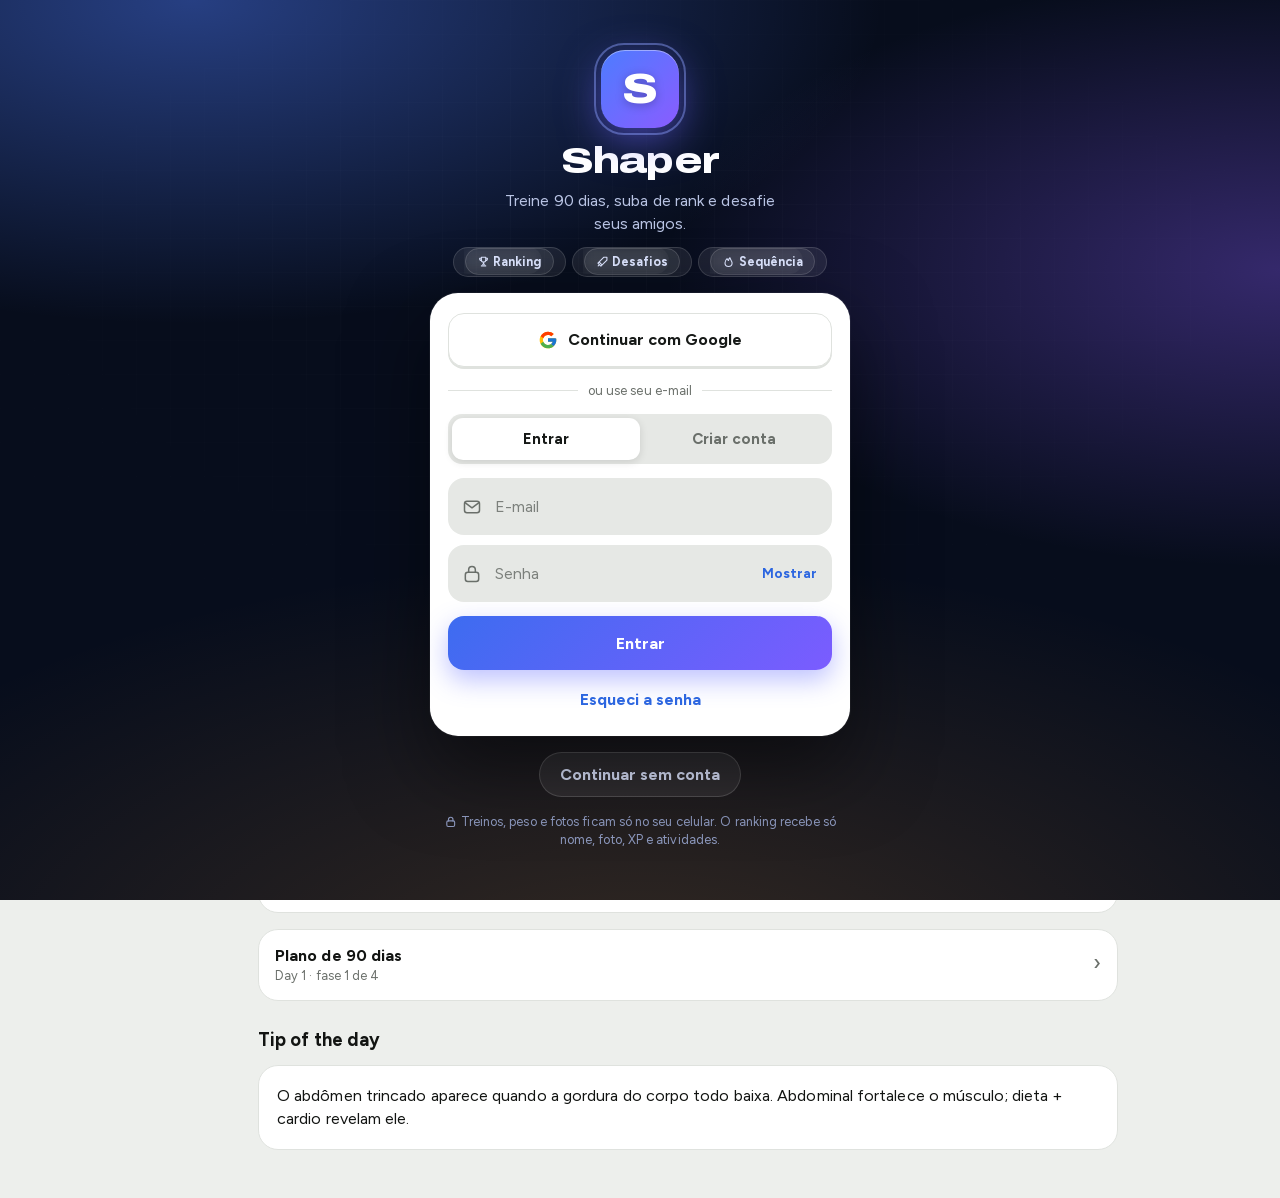
==== commit 8ab26c44: "App web v2.15: visual novo em todas as abas" ====
--- a/app/index.html
+++ b/app/index.html
@@ -738,3 +738,4 @@
 <script src="idioma.js"></script>
 <script src="pwa.js"></script>
 <script src="visual.js"></script>
+<script src="icones.js"></script>
--- a/app/sistema.css
+++ b/app/sistema.css
@@ -1036,4 +1036,104 @@
 /* grupo: seletor de grupos como controle segmentado */
 .qchips:has([data-gsel]){background:var(--field);border-radius:14px;padding:4px;gap:4px;flex-wrap:nowrap;overflow-x:auto}
 .qchips [data-gsel]{border:0!important;background:transparent!important;border-radius:11px!important;font-weight:700;flex:1;white-space:nowrap;color:var(--muted)}
-.qchips [data-gsel][aria-pressed="true"]{background:var(--card)!important;color:var(--fg)!important;box-shadow:0 1px 3px rgba(0,0,0,.12)}+.qchips [data-gsel][aria-pressed="true"]{background:var(--card)!important;color:var(--fg)!important;box-shadow:0 1px 3px rgba(0,0,0,.12)}
+/* ===== v2.14: abas Grupo e Feed iguais ao esboço ===== */
+.g2-pill,.f2-pill{display:inline-flex;align-items:center;font-size:.78rem;font-weight:800;padding:5px 11px;border-radius:99px;background:#E8EFFD;color:#2C66E0;border:0;font-family:inherit}
+.g2i,.f2i{width:18px;height:18px;fill:none;stroke:currentColor;stroke-width:2;stroke-linecap:round;stroke-linejoin:round;flex:none}
+.g2-seg{display:grid;background:var(--field);border-radius:14px;padding:4px;gap:4px}
+.g2-seg button{border:0;background:none;padding:10px 6px;border-radius:11px;font:inherit;font-weight:700;color:var(--muted);overflow:hidden;text-overflow:ellipsis;white-space:nowrap}
+.g2-seg button.on{background:var(--card);color:var(--fg);box-shadow:0 1px 3px rgba(0,0,0,.12)}
+.g2-card,.g2-box{background:var(--card);border:1px solid var(--line);border-radius:20px;padding:14px;display:flex;flex-direction:column;gap:12px;text-align:left;font:inherit;color:inherit;width:100%}
+.g2-top{display:flex;align-items:center;gap:12px}
+.g2-ib{width:44px;height:44px;border-radius:12px;background:#E8EFFD;color:#2C66E0;display:grid;place-items:center;flex:none}.g2-ib .g2i{width:22px;height:22px}
+.g2-tt{flex:1;min-width:0;display:flex;flex-direction:column}.g2-tt b{font-size:1.02rem}.g2-tt small{color:var(--muted);font-size:.82rem}
+.g2-qr{border:0;background:var(--field);border-radius:99px;padding:5px 11px;font:inherit;font-size:.8rem;font-weight:800;color:var(--fg)}
+.g2-acts{display:grid;grid-template-columns:repeat(3,1fr);gap:6px}.g2-set .g2-acts{grid-template-columns:1fr 1fr}
+.g2-acts button,.g2-two button{border:0;background:var(--field);border-radius:12px;padding:10px 6px;font:inherit;font-size:.86rem;font-weight:800;color:var(--fg);display:flex;align-items:center;justify-content:center;gap:6px}
+.g2-acts .g2i{width:16px;height:16px}
+.g2-chal{display:flex;align-items:center;gap:12px;background:#FFF4DC;border:1px solid #E8B34A;border-radius:20px;padding:14px}
+.g2-chal .g2-ib{background:#fff;color:#C98A12}.g2-chal .g2-tt b{color:#141614}.g2-chal .g2-tt small{color:#6B5A33}
+.g2-cd{color:#C98A12;font-size:.95rem;font-variant-numeric:tabular-nums;white-space:nowrap}
+.g2-go{border:0;border-radius:15px;background:#C98A12;color:#fff;font:inherit;font-weight:800;padding:14px;display:flex;align-items:center;justify-content:center;gap:8px;margin-top:-6px}
+.g2-ok{text-align:center;font-weight:800;color:#1F9D55;margin-top:-6px}
+.g2-h{font-size:1rem}.g2-link{border:0;background:none;color:var(--muted);font:inherit;font-size:.8rem;padding:0}
+.g2-list{display:flex;flex-direction:column;margin-top:-4px}
+.g2-row{display:flex;align-items:center;gap:10px;padding:10px 0;border:0;border-bottom:1px solid var(--line);background:none;font:inherit;color:inherit;text-align:left;width:100%}
+.g2-row:last-child{border-bottom:0}
+.g2-row.me{background:#E8EFFD;border-radius:12px;margin:0 -8px;padding:10px 8px;width:calc(100% + 16px);border-bottom-color:transparent;color:#2C66E0}
+.g2-pos{width:18px;font-size:.95rem}.g2-who{flex:1;min-width:0;display:flex;flex-direction:column}.g2-who b{font-weight:600}.g2-row.me .g2-who b{font-weight:800}
+.g2-who small{color:var(--muted);font-size:.8rem}.g2-xp{font-size:.95rem;white-space:nowrap;display:flex;align-items:center;gap:4px}
+.g2-chat{cursor:pointer}
+.g2-msg{align-self:flex-start;max-width:85%;background:var(--field);border-radius:14px;padding:8px 12px;font-size:.92rem;display:flex;flex-direction:column}
+.g2-msg small{color:var(--muted);font-size:.72rem;font-weight:700}.g2-msg.mine{align-self:flex-end;background:#2C66E0;color:#fff}
+.g2-in{display:flex;align-items:center;gap:8px;background:var(--field);border-radius:99px;padding:9px 14px;color:var(--muted);font-size:.92rem}.g2-in span{flex:1}
+.g2-two{display:grid;grid-template-columns:1fr 1fr;gap:8px}.g2-two button{padding:13px 6px}
+html[data-theme="dark"] .g2-pill,html[data-theme="dark"] .f2-pill,html[data-theme="dark"] .g2-ib,html[data-theme="dark"] .g2-row.me{background:#1E2A47;color:#8FB0FF}
+html[data-theme="dark"] .g2-chal{background:#3A2F12;border-color:#6B5418}html[data-theme="dark"] .g2-chal .g2-tt b{color:#F5DFA0}html[data-theme="dark"] .g2-chal .g2-tt small{color:#C9B27A}html[data-theme="dark"] .g2-chal .g2-ib{background:#231C0A}
+/* feed */
+.f2-new{display:flex;align-items:center;gap:10px;width:100%;background:var(--card);border:1px solid var(--line)!important;border-radius:20px!important;padding:12px 14px!important;color:var(--muted);box-shadow:none!important}
+.f2-new span{flex:1;text-align:left}
+.f2-post{background:var(--card)!important;border:1px solid var(--line)!important;border-radius:20px!important;overflow:hidden;padding:0!important;box-shadow:none!important}
+.f2-post header{display:flex;align-items:center;gap:10px;padding:12px 14px!important}
+.f2-post .fd-who{flex:1;min-width:0;display:flex;flex-direction:column}.f2-post .fd-who span{color:var(--muted);font-size:.8rem}
+.f2-post .fd-more{border:0;background:none;color:var(--muted);padding:4px}
+.f2-post .fd-img{border-radius:0!important;margin:0!important;background:#1b1f1c}
+.f2-post .fd-img img{width:100%;height:100%;object-fit:cover;display:block}
+.f2-post footer{display:flex;gap:16px;padding:12px 14px 4px!important;border:0!important}
+.f2-post .fd-act{display:flex;align-items:center;gap:5px;border:0;background:none;color:var(--muted);font:inherit;padding:0}
+.f2-post .fd-act b{font-weight:600}.f2-post .fd-act.on{color:#E5484D}.f2-post .fd-act.on .f2i{fill:#E5484D;stroke:#E5484D}
+.f2-post .fd-body{padding:4px 14px 14px!important;margin:0!important}
+.f2-post footer:last-child{padding-bottom:14px!important}
+.f2-fab{position:sticky!important;bottom:calc(84px + env(safe-area-inset-bottom,0px));align-self:flex-end;width:56px!important;height:56px!important;min-width:0!important;padding:0!important;border-radius:18px!important;background:#2C66E0!important;color:#fff!important;display:grid!important;place-items:center;box-shadow:0 8px 20px rgba(44,102,224,.35)!important;border:0;margin-left:auto;right:auto!important;left:auto!important}
+.f2-fab .f2i{width:26px;height:26px}
+.g2-box[hidden]{display:none!important}
+.f2-new>:first-child{flex:none!important;width:38px!important;height:38px!important;min-width:0!important;border-radius:50%!important}
+
+/* ===== v2.15: mesmo visual em todas as abas ===== */
+.ui-ic{display:inline}
+.ui-i{width:1.05em;height:1.05em;vertical-align:-.16em;fill:none;stroke:currentColor;stroke-width:2;stroke-linecap:round;stroke-linejoin:round;flex:none}
+/* cartões planos com borda, como no esboço */
+.card,.mx-tile,.pg-card,.tile,.sh-wk,.ch-card,.fd-new{box-shadow:none!important;border:1px solid var(--line)!important}
+.card{border-radius:20px}
+.tile{border-radius:18px;padding:14px 8px}.tile b{font-size:1.45rem}
+/* caixas de ícone (azul claro) */
+.mx-tile>span,.pg-card>span,.pg-home>span,.st-top>span,.pg-shield>span,.rk-trophy,.rk-next>span,.gx>div>span{width:44px!important;height:44px!important;border-radius:12px!important;background:#E8EFFD!important;color:#2C66E0!important;display:grid!important;place-items:center;font-size:22px!important;flex:none;margin:0 0 4px!important}
+.mx-tile>span .ui-i,.pg-card>span .ui-i,.pg-home>span .ui-i,.st-top>span .ui-i,.pg-shield>span .ui-i,.rk-trophy .ui-i,.rk-next>span .ui-i{width:22px;height:22px;vertical-align:0}
+html[data-theme="dark"] .mx-tile>span,html[data-theme="dark"] .pg-card>span,html[data-theme="dark"] .pg-home>span,html[data-theme="dark"] .st-top>span,html[data-theme="dark"] .pg-shield>span,html[data-theme="dark"] .rk-trophy{background:#1E2A47!important;color:#8FB0FF!important}
+/* Mais */
+.mx-tile{border-radius:20px!important;padding:14px!important;animation:none}
+.mx-tile b{font-size:1rem}.mx-tile small{color:var(--muted)}
+.mx-invite{background:#2C66E0!important;box-shadow:0 8px 20px rgba(44,102,224,.28)!important}
+.mx-invite>span{width:40px;height:40px;border-radius:12px;background:rgba(255,255,255,.18);display:grid;place-items:center;font-size:20px!important}
+.mx-tv{background:#0E1A3A!important;box-shadow:none!important}
+.mx-row{background:transparent!important;border:0!important;padding:0!important}
+.mx-row button{background:var(--card)!important;border:1px solid var(--line)!important;border-radius:16px!important;padding:14px!important;display:flex;align-items:center;gap:10px}
+.mx-row button .ui-i{color:#2C66E0;width:20px;height:20px}
+/* Treino: programas */
+.pg-cur{background:var(--card)!important;border-color:var(--line)!important}
+.pg-cur small .ui-i{color:#2C66E0}
+.pg-dots i.d{background:#2C66E0}
+.pg-home{background:var(--card)!important;border-color:var(--line)!important}
+/* Ranking e telas de entrar: cartão claro em vez do fundo escuro */
+.rk-hero{background:var(--card)!important;color:var(--fg)!important;border:1px solid var(--line)}
+.rk-hero h2{color:var(--fg)!important}.rk-hero p{color:var(--muted)!important}
+.rk-trophy{width:64px!important;height:64px!important;border-radius:18px!important;margin:0 auto 4px!important}
+.rk-trophy .ui-i{width:30px!important;height:30px!important}
+.rk-hero .btn,.rk-hero .gc-qrbig{background:#2C66E0!important;color:#fff!important;border:0!important}
+.rk-row.me{background:#E8EFFD!important;color:#2C66E0}
+html[data-theme="dark"] .rk-row.me{background:#1E2A47!important;color:#8FB0FF}
+/* Progresso: resumo da semana no mesmo azul-marinho do Sistema */
+.rp-week{background:#0E1A3A!important;border:1px solid rgba(111,168,255,.35)!important}
+.rp-pr>span,.rp-sum .ui-i{color:#C98A12}
+/* Ajustes: botões rápidos com ícone azul */
+.st-q span{color:#2C66E0}.st-q span .ui-i{width:22px;height:22px}
+.st-q{border-radius:16px!important}
+/* Dieta e refeições */
+.ml-meal b .ui-i{color:#2C66E0;width:18px;height:18px}
+.macro{border-radius:16px}
+/* listas de seções: títulos menores e iguais em todas as abas */
+.sechead h3{font-size:1.15rem}
+.qchip .ui-i,.wr-chips .ui-i,.btn .ui-i{width:16px;height:16px}.btn.primary{background:#2C66E0!important;color:#fff!important;border-color:#2C66E0!important}
+html[data-theme="dark"] .btn.primary{background:#3D6CF0!important;border-color:#3D6CF0!important}
+.rk-trophy{box-shadow:none!important;filter:none!important;animation:none!important}.rk-trophy::before,.rk-trophy::after{display:none!important}.day[aria-pressed="true"],.seg button[aria-pressed="true"],.segs button[aria-pressed="true"]{background:#2C66E0!important;color:#fff!important;border-color:#2C66E0!important}
+.st-q span{background:transparent!important}
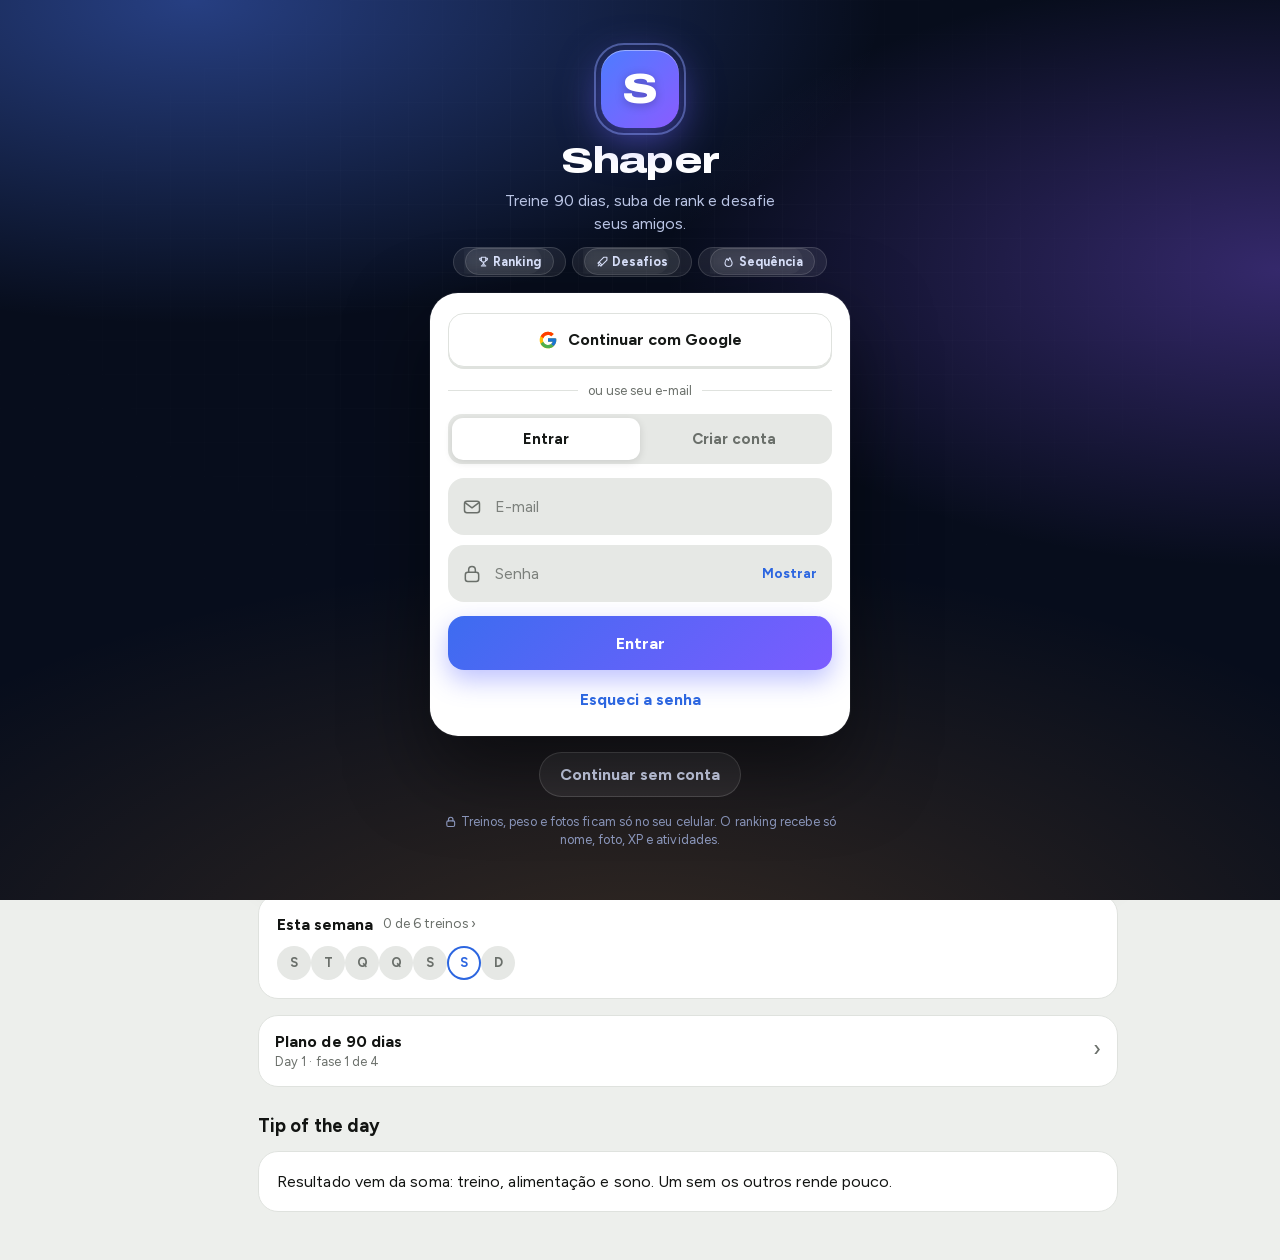
==== commit 87d54d40: "App web v2.18: objetivos, voz e vídeos" ====
--- a/app/index.html
+++ b/app/index.html
@@ -739,3 +739,6 @@
 <script src="pwa.js"></script>
 <script src="visual.js"></script>
 <script src="icones.js"></script>
+<script src="videos2.js"></script>
+<script src="objetivo.js"></script>
+<script src="voz.js"></script>
--- a/app/sistema.css
+++ b/app/sistema.css
@@ -1136,4 +1136,39 @@
 .qchip .ui-i,.wr-chips .ui-i,.btn .ui-i{width:16px;height:16px}.btn.primary{background:#2C66E0!important;color:#fff!important;border-color:#2C66E0!important}
 html[data-theme="dark"] .btn.primary{background:#3D6CF0!important;border-color:#3D6CF0!important}
 .rk-trophy{box-shadow:none!important;filter:none!important;animation:none!important}.rk-trophy::before,.rk-trophy::after{display:none!important}.day[aria-pressed="true"],.seg button[aria-pressed="true"],.segs button[aria-pressed="true"]{background:#2C66E0!important;color:#fff!important;border-color:#2C66E0!important}
-.st-q span{background:transparent!important}+.st-q span{background:transparent!important}
+/* ===== v2.16: vídeos no formato certo, versão leve e velocidade no celular ===== */
+.vid.yt.wide{aspect-ratio:16/9!important;height:auto!important;max-height:none}
+.vid.yt.wide iframe{width:118%;height:118%}
+.vid.yt.vert{aspect-ratio:9/16!important;width:auto!important;height:min(60vh,560px)!important;max-width:100%;margin:0 auto;display:block;background:#000}
+.vid.yt.vert iframe{width:100%!important;height:100%!important;left:0!important;top:0!important;transform:none!important}
+.player #plMedia .vid.yt.vert{height:min(44vh,440px)!important;aspect-ratio:9/16!important}
+.player #plMedia .vid.yt.wide{aspect-ratio:16/9!important}
+.sheet .vid.yt{border-radius:18px}
+/* versão leve: linha só com o nome */
+.ex:not(:has(.thumb)) .t b{font-size:1rem}
+.ex:not(:has(.thumb)){padding:14px 0}
+/* resposta ao toque sem atraso e listas longas desenhadas só quando aparecem */
+button,a,label,[role="button"],.ex,.mx-tile,.pg-card{touch-action:manipulation;-webkit-tap-highlight-color:transparent}
+.ex,.rk-row,.g2-row,.f2-post,.ml-row{content-visibility:auto;contain-intrinsic-size:auto 64px}
+.f2-post{contain-intrinsic-size:auto 420px}
+button:active,.ex:active,.mx-tile:active{transform:scale(.98)}
+/* barra de abas sólida: o desfoque pesa em celular simples */
+nav.tabs{backdrop-filter:none!important;-webkit-backdrop-filter:none!important;background:var(--card)!important}.fx-enter>.stack>*{animation:fxQuick .2s ease-out both!important;animation-delay:calc(var(--i,0)*16ms)!important}
+@keyframes fxQuick{from{opacity:.001;transform:translateY(6px)}to{opacity:1;transform:none}}.vid,.sheet>.vid,.ex-demo>.vid{flex-shrink:0!important;min-height:0}
+.vid.yt.wide{width:100%!important}
+.vid.yt.vert{align-self:center}.sheet .vid.yt.vert{height:min(52vh,470px)!important}
+
+/* ===== v2.17: objetivo e voz ===== */
+.ob2-card{display:flex;align-items:center;gap:12px;width:100%;text-align:left;font:inherit;color:inherit;padding:12px 14px!important;cursor:pointer}
+.ob2-ic{width:44px;height:44px;border-radius:12px;background:#E8EFFD;color:#2C66E0;display:grid;place-items:center;font-size:22px;flex:none}
+.ob2-ic .ui-i{width:22px;height:22px;vertical-align:0}
+.ob2-tx{flex:1;min-width:0;display:flex;flex-direction:column}.ob2-tx small{color:var(--muted);font-size:.78rem}.ob2-tx b{font-size:1.02rem}
+.ob2-go{color:#2C66E0;font-weight:800;font-size:.88rem;white-space:nowrap}
+.ob2-sheet{display:flex;flex-direction:column;gap:8px;max-height:90vh;overflow-y:auto}.ob2-sheet>*{flex-shrink:0}
+.ob2-opt{display:flex;align-items:center;gap:12px;width:100%;text-align:left;font:inherit;color:inherit;background:var(--card);border:1.5px solid var(--line);border-radius:16px;padding:12px}
+.ob2-opt.on{border-color:#2C66E0;background:#F3F7FF}.ob2-opt small{color:var(--muted);font-size:.8rem}
+.ob2-ck{width:24px;height:24px;border-radius:50%;display:grid;place-items:center;font-weight:800;color:#fff;flex:none}.ob2-opt.on .ob2-ck{background:#2C66E0}
+html[data-theme="dark"] .ob2-ic{background:#1E2A47;color:#8FB0FF}html[data-theme="dark"] .ob2-opt.on{background:#1E2A47}
+.vz-box select{width:100%}.pl-ctrl .main{background:#2C66E0!important;color:#fff!important}
+html[data-theme="dark"] .pl-ctrl .main{background:#3D6CF0!important}
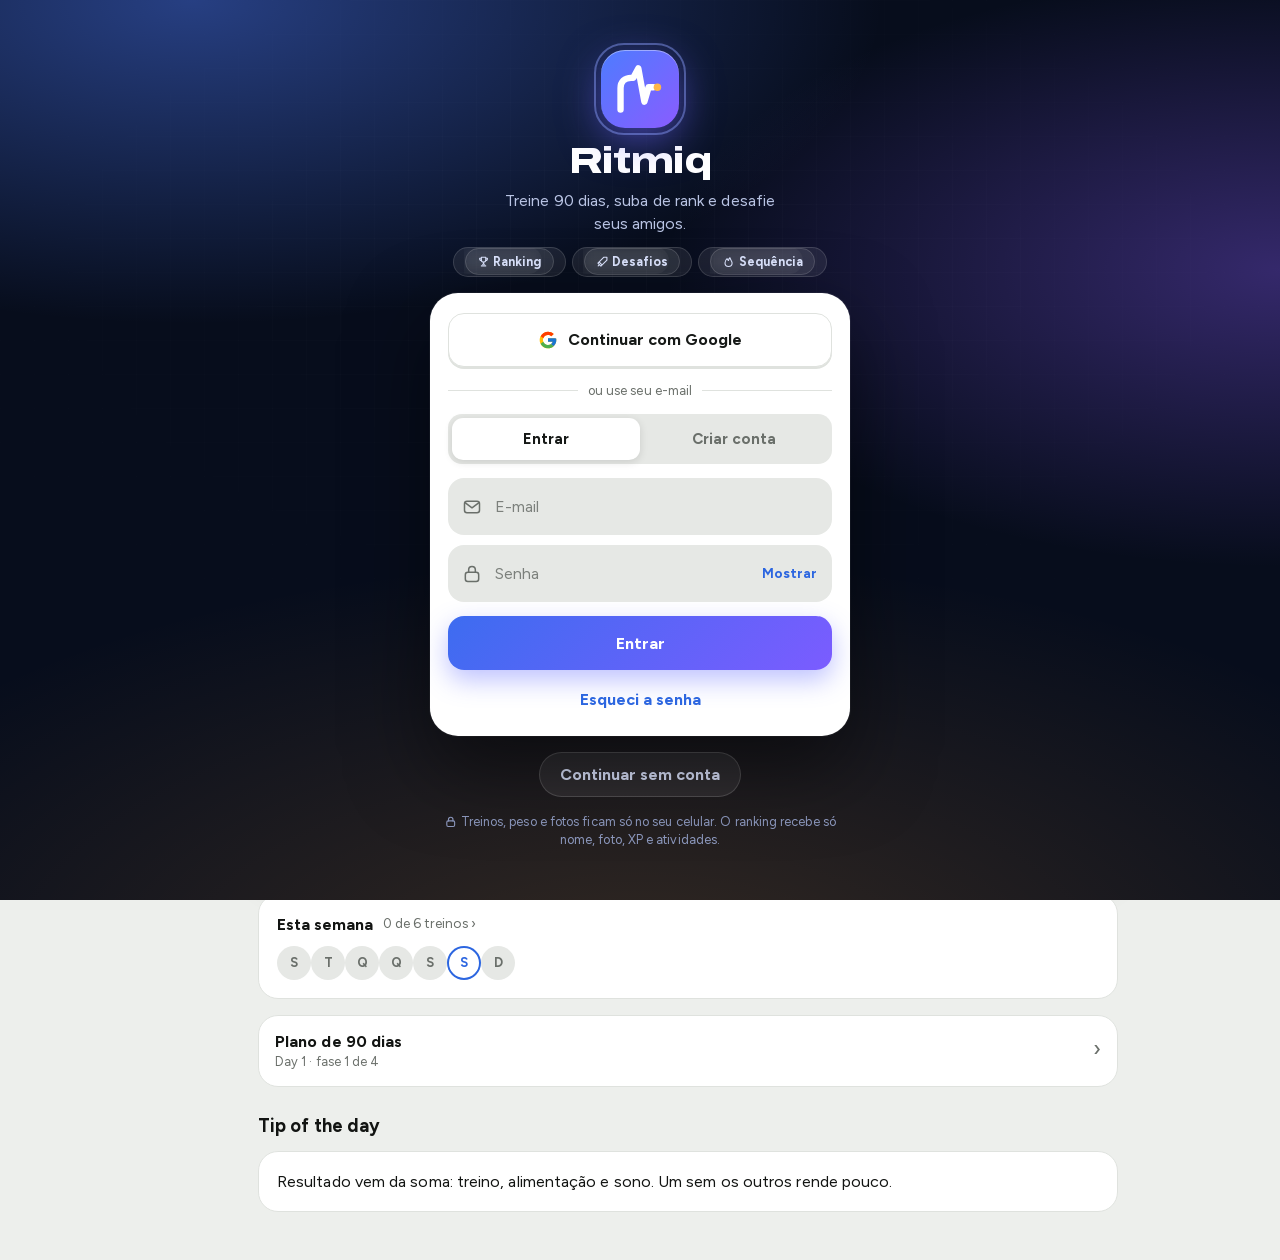
==== commit 021a5864: "v2.19: app web Ritmiq" ====
--- a/app/index.html
+++ b/app/index.html
@@ -1,9 +1,9 @@
 <!doctype html>
 <html lang="pt-BR"><head><meta charset="utf-8"><meta name="viewport" content="width=device-width,initial-scale=1,viewport-fit=cover">
 <meta name="theme-color" content="#EDEFEC"><link rel="manifest" href="manifest.webmanifest"><link rel="icon" href="icon-192.png"><link rel="apple-touch-icon" href="icon-192.png">
-<meta name="apple-mobile-web-app-capable" content="yes"><meta name="mobile-web-app-capable" content="yes"><meta name="apple-mobile-web-app-status-bar-style" content="default"><meta name="apple-mobile-web-app-title" content="Shaper">
+<meta name="apple-mobile-web-app-capable" content="yes"><meta name="mobile-web-app-capable" content="yes"><meta name="apple-mobile-web-app-status-bar-style" content="default"><meta name="apple-mobile-web-app-title" content="Ritmiq">
 <script>if("serviceWorker" in navigator&&location.protocol==="https:"&&!window.ShaperNative)addEventListener("load",()=>navigator.serviceWorker.register("sw.js").catch(()=>{}));</script>
-<title>Shaper</title>
+<title>Ritmiq</title>
 <meta name="claude:viewport-fit-sides" content="cover">
 <link rel="preload" href="fonts/Figtree-400.woff2" as="font" type="font/woff2" crossorigin>
 <link rel="preload" href="fonts/Archivo-800.woff2" as="font" type="font/woff2" crossorigin>
@@ -560,7 +560,7 @@
 /* ================= Ajustes ================= */
 function vAjustes(){const r=S.reminder,p=S.profile,hh=String(r.h).padStart(2,"0")+":"+String(r.m).padStart(2,"0");
   const sw=(id,on,lab)=>'<label class="switch"><input id="'+id+'" type="checkbox"'+(on?" checked":"")+' aria-label="'+lab+'"><span></span></label>';
-  return '<div class="stack"><div><div class="greet">Shaper</div><h1>Ajustes</h1></div>'+
+  return '<div class="stack"><div><div class="greet">Ritmiq</div><h1>Ajustes</h1></div>'+
   '<div class="sec"><div class="sechead"><h3>Notificações</h3></div><div class="card" style="padding-block:4px">'+
    '<div class="setrow"><div><b>Lembrete diário de treino</b><span class="note">'+(NATIVE?"Não avisa se você já treinou no dia.":"Funciona no app Android instalado.")+'</span></div>'+sw("remOn",r.on,"Lembrete diário")+'</div>'+
    '<div class="setrow"><label class="f" style="flex:1">Horário do lembrete<input id="remTime" type="time" value="'+hh+'"></label></div>'+
@@ -660,7 +660,7 @@
 /* ================= Eventos ================= */
 function backupJSON(){return JSON.stringify({app:"shaper",v:1,date:new Date().toISOString(),state:S,photos:PHOTOS})}
 function applyBackup(text){let o;try{o=JSON.parse(text)}catch(e){toast("Arquivo de backup inválido");return}
-  if(!o||o.app!=="shaper"||!o.state){toast("Este arquivo não é um backup do Shaper");return}
+  if(!o||o.app!=="shaper"||!o.state){toast("Este arquivo não é um backup do Ritmiq");return}
   const box=$("#bkConfirm");const go=()=>{const st=o.state;S=defaults();Object.assign(S,st);S.profile=Object.assign(defaults().profile,st.profile||{});S.reminder=Object.assign(defaults().reminder,st.reminder||{});
     const ph=Array.isArray(o.photos)?o.photos:null;(ph?DB.clear().then(()=>Promise.all(ph.map(p=>DB.put(p)))):Promise.resolve()).catch(()=>{}).then(loadPhotos).then(()=>{S.badgesSeen=badgeList().filter(b=>b[3]).map(b=>b[0]);save();tab="home";phSel=null;render();toast("Backup restaurado")})};
   if(box){box.innerHTML='<div class="confirm"><b>Restaurar este backup?</b><span class="note">De '+(o.date?new Date(o.date).toLocaleDateString("pt-BR"):"data desconhecida")+', com '+((o.state.history||[]).length)+' treinos'+(Array.isArray(o.photos)?' e '+o.photos.length+' fotos':' (as fotos do celular continuam)')+'. Os dados atuais serão substituídos.</span><div class="row"><button class="btn primary" style="flex:1" id="bkY">Restaurar</button><button class="btn" style="flex:1" id="bkN">Cancelar</button></div></div>';$("#bkY").onclick=go;$("#bkN").onclick=()=>{box.innerHTML=""}}else go()}
--- a/app/sistema.css
+++ b/app/sistema.css
@@ -1172,3 +1172,6 @@
 html[data-theme="dark"] .ob2-ic{background:#1E2A47;color:#8FB0FF}html[data-theme="dark"] .ob2-opt.on{background:#1E2A47}
 .vz-box select{width:100%}.pl-ctrl .main{background:#2C66E0!important;color:#fff!important}
 html[data-theme="dark"] .pl-ctrl .main{background:#3D6CF0!important}
+
+/* v2.19: logo Ritmiq */
+.auth-mark .rq-mark{width:64%;height:64%;display:block}
